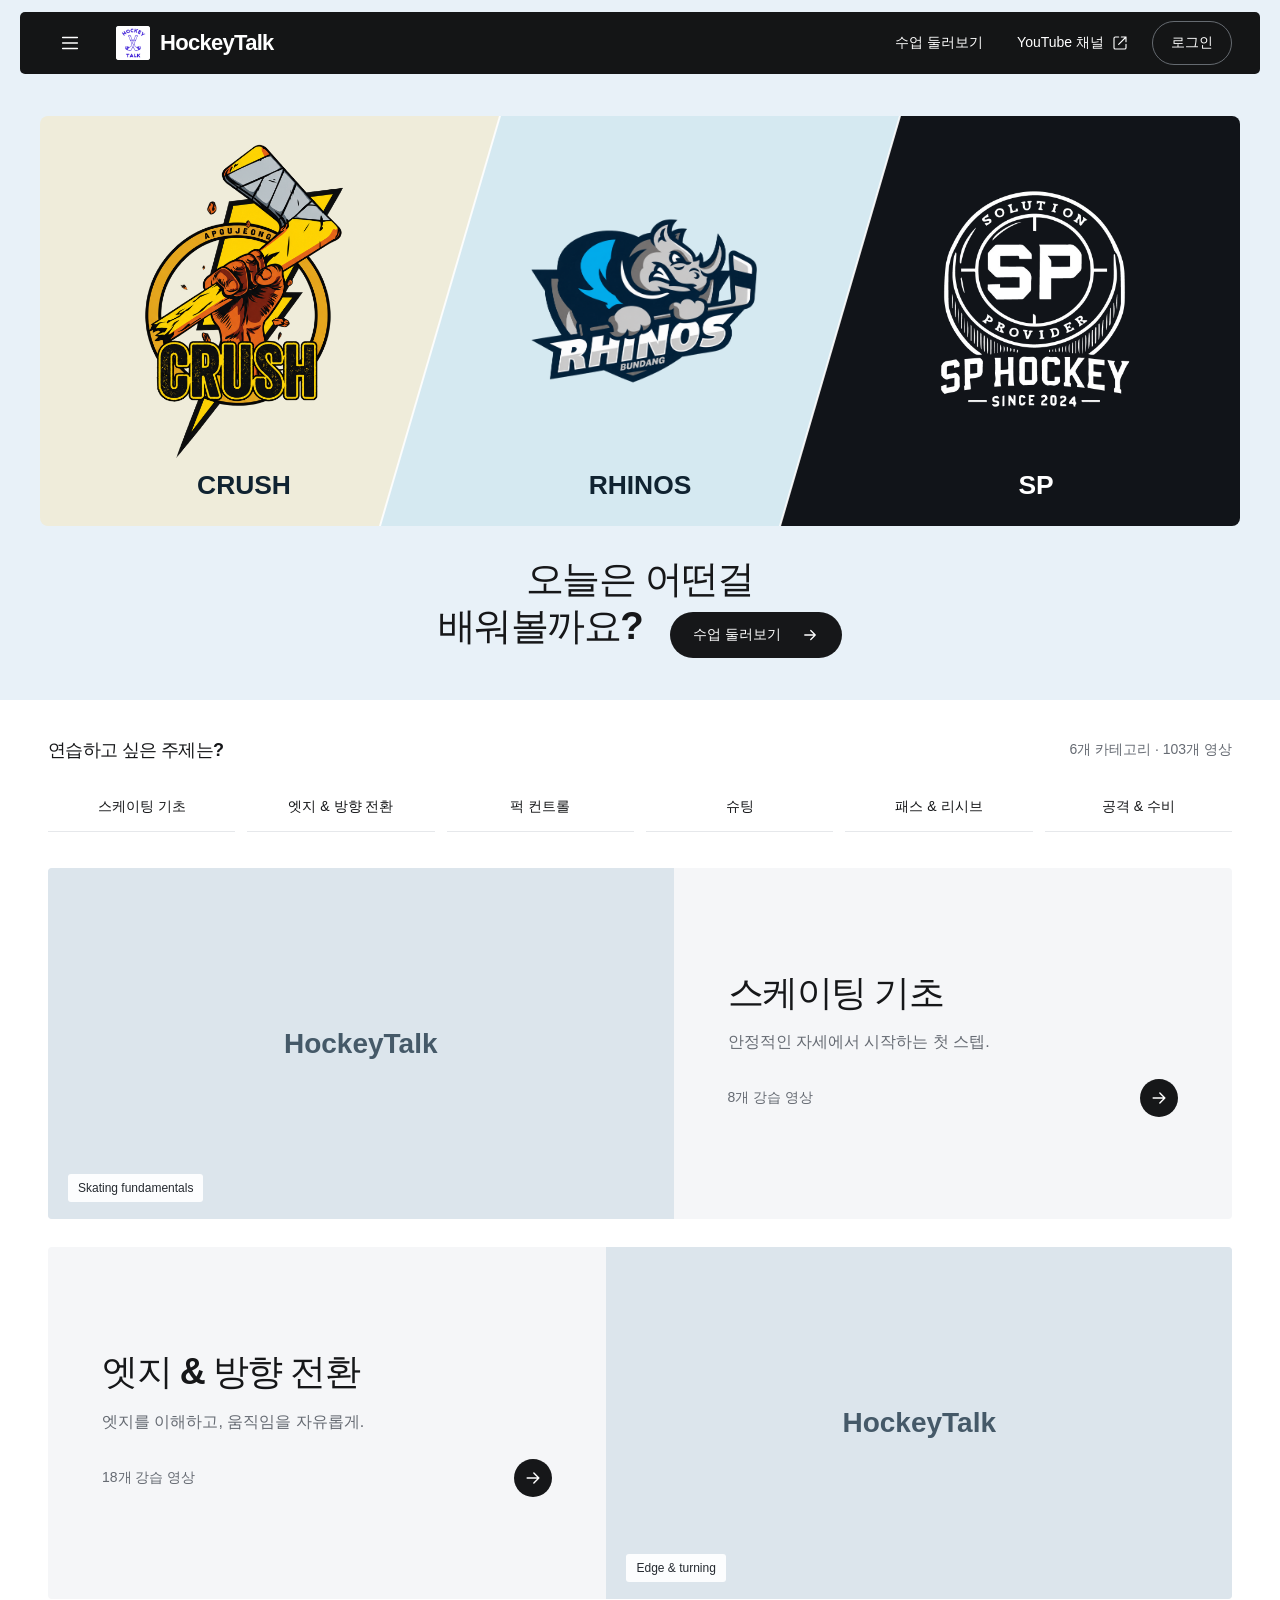
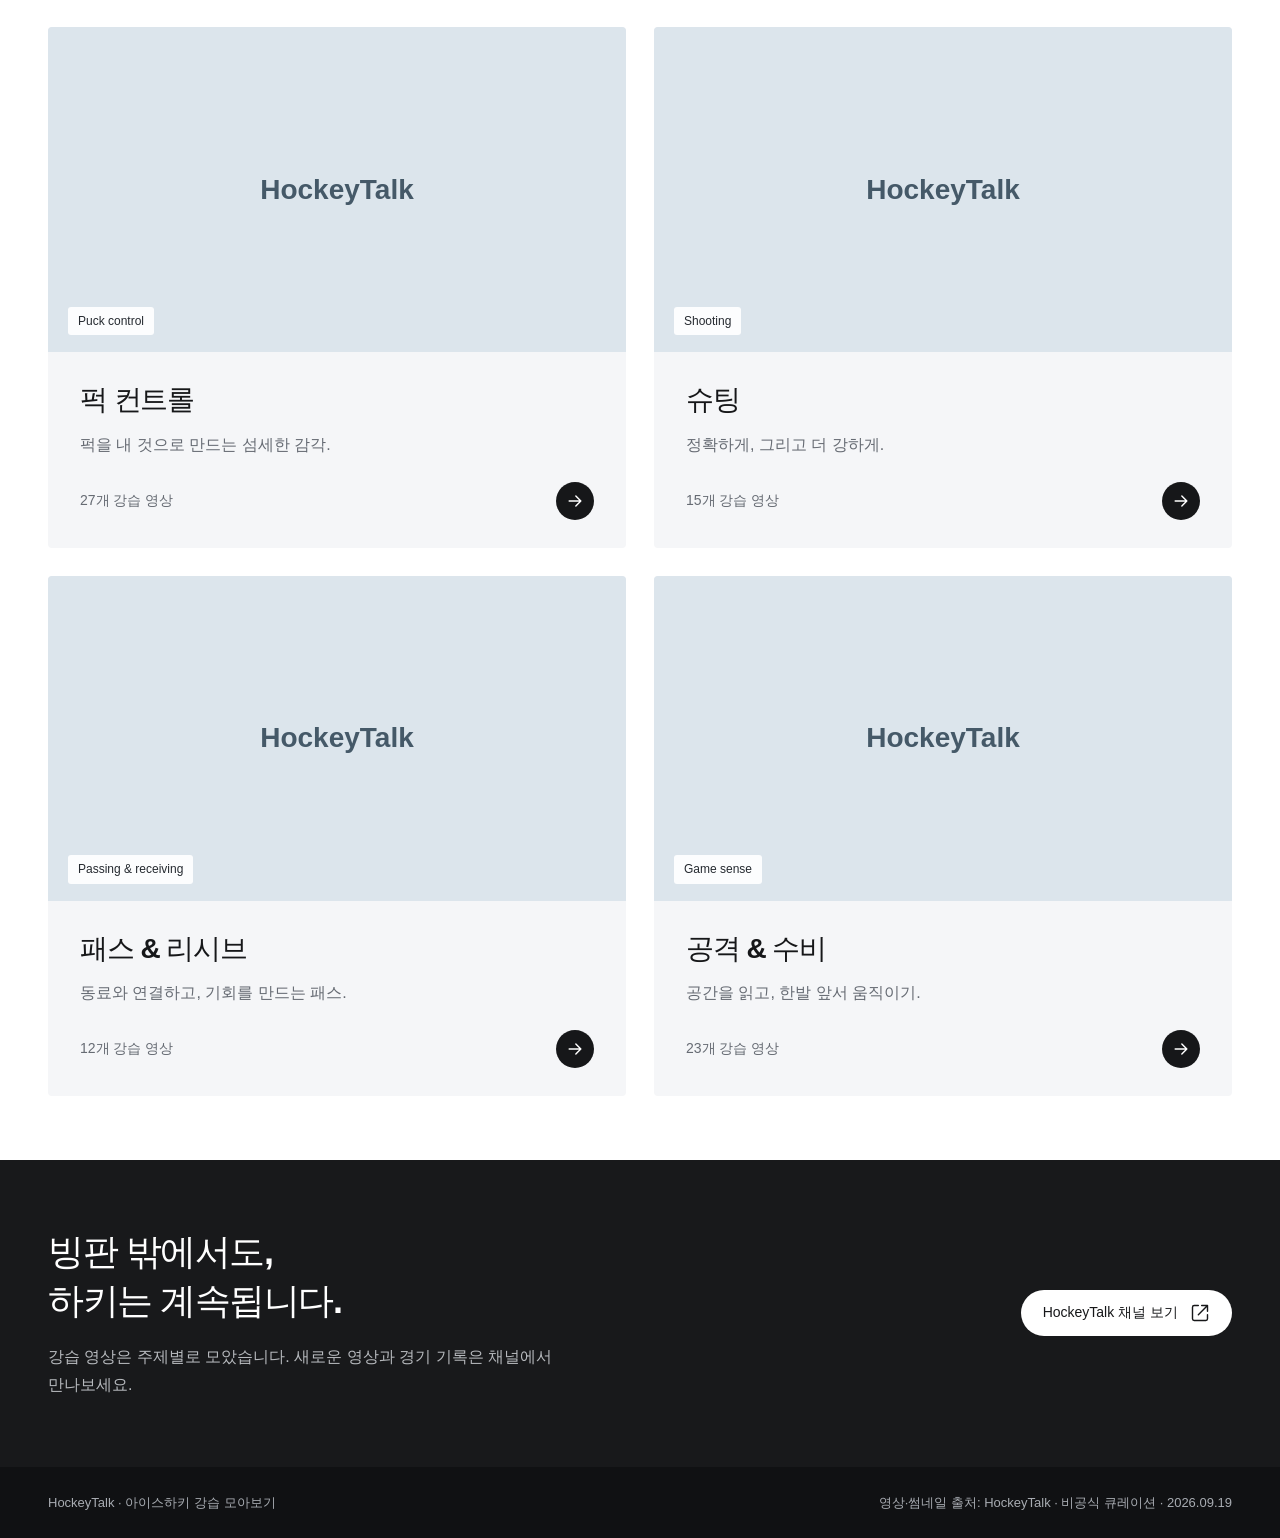
==== index.html @ 9146cd07 "Deploy HockeyTalk-Source 12a434ee0abd837d06d3b85c96522a0032a6037b" ====
<!doctype html>
<html lang="ko">
  <head>
    <meta charset="UTF-8" />
    <meta name="viewport" content="width=device-width,initial-scale=1" />
    <meta name="referrer" content="strict-origin-when-cross-origin" />
    <meta http-equiv="Content-Security-Policy" content="default-src 'self'; base-uri 'self'; object-src 'none'; script-src 'self' https://challenges.cloudflare.com; style-src 'self' 'unsafe-inline' https://challenges.cloudflare.com; img-src 'self' data: https://i.ytimg.com https://img.youtube.com https://challenges.cloudflare.com; font-src 'self' data:; connect-src 'self' https://*.supabase.co https://challenges.cloudflare.com; frame-src https://challenges.cloudflare.com" />
    <title>수업 둘러보기 · HockeyTalk</title>
    <meta
      name="description"
      content="HockeyTalk의 아이스하키 강습 영상을 스케이팅, 엣지, 퍽 컨트롤, 슈팅, 패스, 공격과 수비로 찾아보세요."
    />
    <meta name="theme-color" content="#111111" />
    <meta property="og:title" content="수업 둘러보기 · HockeyTalk" />
    <meta property="og:type" content="website" />
    <link
      rel="icon"
      type="image/jpeg"
      href="./assets/logos/hockeytalk-logo.jpg"
    />
    <link
      rel="apple-touch-icon"
      href="./assets/logos/hockeytalk-logo.jpg"
    />
    <script type="module" crossorigin src="./assets/index-CG5cM1KM.js"></script>
    <link rel="stylesheet" crossorigin href="./assets/index-GGwfkOGx.css">
  </head>
  <body class="home-page">
    <div id="root"></div>
  </body>
</html>
---- assets/index-GGwfkOGx.css ----
.home-page .hero-inner{display:flex;flex-direction:column;gap:30px;max-width:1400px;padding:30px 40px 42px}.home-page .hero-copy{width:100%;padding:0;text-align:center;order:0;animation:none}.home-page .hero-copy .eyebrow,.home-page .hero-description{display:none}.home-page .hero-copy h1{font-size:clamp(1.8rem,3vw,2.5rem);font-weight:700;display:inline;letter-spacing:-.04em}.home-page .hero-copy h1 br{display:inline}.home-page .hero-copy h1 br:after{content:" "}.home-page .hero-copy .pill-link{margin-left:28px;vertical-align:middle}.team-experience{--team-ease:cubic-bezier(.16,1,.3,1);--split-a:33.333%;--split-b:66.667%;position:relative;isolation:isolate;width:100%;overflow:hidden;background:#e9f0f4;border-radius:8px;transition:background .65s ease;color:#101820}.team-atmosphere{position:absolute;inset:0;z-index:-1;overflow:hidden;pointer-events:none}.team-atmosphere img{position:absolute;left:50%;top:45%;width:100%;height:140%;object-fit:contain;opacity:0;filter:blur(34px) saturate(1.8);mix-blend-mode:multiply;transform:translate(-50%,-50%) scale(.7) rotate(-12deg);transition:opacity .6s,transform 1.1s var(--team-ease)}.team-experience[data-team=crush]{--split-a:76%;--split-b:88%;background:#f5d56e}.team-experience[data-team=rhinos]{--split-a:12%;--split-b:88%;background:#88d6ed}.team-experience[data-team=sp]{--split-a:12%;--split-b:24%;background:#171b20;color:#fff}.team-experience[data-team=crush] [data-backdrop=crush],.team-experience[data-team=rhinos] [data-backdrop=rhinos],.team-experience[data-team=sp] [data-backdrop=sp]{opacity:.4;transform:translate(-50%,-50%) scale(1.65) rotate(0)}.team-experience[data-team=sp] [data-backdrop=sp]{mix-blend-mode:screen;opacity:.55}.team-stage{position:relative;height:410px}.team-slice{--center:50%;--art-scale:1;position:absolute;inset:0;width:100%;height:100%;padding:0;border:0;border-radius:0;background:transparent;color:#102331;cursor:pointer;touch-action:manipulation;transition:clip-path .85s var(--team-ease),background .4s;isolation:isolate}.team-crush{--center:17%;clip-path:polygon(0 0,calc(var(--split-a) + 5%) 0,calc(var(--split-a) - 5%) 100%,0 100%);background:#ffe19747}.team-rhinos{--center:50%;clip-path:polygon(calc(var(--split-a) + 5%) 0,calc(var(--split-b) + 5%) 0,calc(var(--split-b) - 5%) 100%,calc(var(--split-a) - 5%) 100%);background:#82cae733}.team-sp{--center:83%;clip-path:polygon(calc(var(--split-b) + 5%) 0,100% 0,100% 100%,calc(var(--split-b) - 5%) 100%);background:#111419;color:#fff}.team-art{position:absolute;left:0;top:18px;width:100%;height:330px;transform:translate(calc(var(--center) - 50%));transition:transform .85s var(--team-ease);pointer-events:none;display:flex;align-items:center;justify-content:center}.team-art img{width:330px;height:330px;max-width:none;object-fit:contain;mix-blend-mode:multiply;transform:scale(var(--art-scale));transition:transform .95s var(--team-ease)}.team-rhinos .team-art img{width:650px;height:365px}.team-sp .team-art img{mix-blend-mode:screen}.team-name{position:absolute;bottom:24px;left:0;width:100%;transform:translate(calc(var(--center) - 50%));font:700 clamp(1rem,2.1vw,1.65rem)/1.2 Arial,sans-serif;transition:transform .85s var(--team-ease),opacity .25s;pointer-events:none}.team-divider{position:absolute;top:-8%;height:116%;width:2px;background:#ffffffe6;transform:rotate(17deg);pointer-events:none;transition:left .85s var(--team-ease)}.divider-one{left:var(--split-a)}.divider-two{left:var(--split-b)}.team-crush,.team-rhinos,.team-art{mix-blend-mode:multiply}.team-art img{mix-blend-mode:normal}.team-sp .team-art{mix-blend-mode:screen}.team-sp .team-art img{mix-blend-mode:normal}.team-slice:hover .team-name{text-decoration:underline;text-underline-offset:6px}.team-slice:focus-visible{outline:0;background:#fff1a8}.team-sp:focus-visible{background:#414954}.team-slice:focus-visible .team-name{text-decoration:underline;text-underline-offset:6px}.team-experience[data-team=crush] .team-crush{--center:38%;--art-scale:1.1}.team-experience[data-team=crush] .team-rhinos{--center:89%;--art-scale:.65}.team-experience[data-team=crush] .team-sp{--center:100%;--art-scale:.65}.team-experience[data-team=rhinos] .team-crush{--center:0%;--art-scale:.65}.team-experience[data-team=rhinos] .team-rhinos{--center:50%;--art-scale:1.1}.team-experience[data-team=rhinos] .team-sp{--center:100%;--art-scale:.65}.team-experience[data-team=sp] .team-crush{--center:0%;--art-scale:.65}.team-experience[data-team=sp] .team-rhinos{--center:11%;--art-scale:.65}.team-experience[data-team=sp] .team-sp{--center:62%;--art-scale:1.1;background:#0000001f}.team-experience:not([data-team=none]) .team-slice[aria-expanded=false] .team-name{opacity:0}.team-experience,.team-stage{overflow:clip}.team-experience[data-team=sp] .team-crush{mix-blend-mode:normal;background:#f1e6c8}.team-experience[data-team=sp] .team-rhinos{mix-blend-mode:normal;background:#c4e2ef}.team-information{position:relative}.team-details{padding:24px 36px 26px;background:#ffffffd4}.team-details[hidden],.team-reset[hidden]{display:none}.team-summary{display:flex;align-items:baseline;gap:18px;margin-bottom:20px}.team-summary h2{margin:0;font:700 1.6rem/1.2 Arial,sans-serif}.team-summary p{margin:0;font-size:1rem}.team-schedule{list-style:none;margin:0;padding:0;display:grid;grid-template-columns:repeat(3,minmax(0,1fr));gap:24px}.team-schedule li{display:flex;flex-direction:column;gap:8px;padding-top:16px;border-top:1px solid currentColor;font-size:1rem;animation:team-info-in .65s var(--team-ease) both}.team-schedule li:nth-child(2){animation-delay:.07s}.team-schedule li:nth-child(3){animation-delay:.14s}.team-schedule strong{font-weight:700}.team-schedule time{font:700 1.35rem/1.5 Arial,sans-serif;font-variant-numeric:tabular-nums}.team-experience[data-team=sp] .team-details{background:#0e1217d1}.team-reset{display:block;min-height:48px;margin:14px auto;padding:8px 18px;background:transparent;color:inherit;border:1px solid currentColor;border-radius:6px;font:inherit;cursor:pointer}.team-reset:focus-visible{outline:3px solid currentColor;outline-offset:3px}@keyframes team-info-in{0%{opacity:0;transform:translateY(24px)}to{opacity:1;transform:none}}@media(max-width:700px){.home-page .hero-inner{padding:16px 12px 28px;gap:24px}.home-page .hero-copy h1{display:block;font-size:1.8rem}.home-page .hero-copy .pill-link{margin:16px 0 0}.team-stage{height:300px}.team-art{top:20px;height:225px}.team-art img{width:235px;height:235px}.team-rhinos .team-art img{width:430px;height:245px}.team-name{bottom:22px;font-size:1rem}.team-divider{transform:rotate(7deg)}.team-details{padding:22px 20px}.team-summary{display:block;margin-bottom:18px}.team-summary p{margin-top:8px;line-height:1.5}.team-schedule{grid-template-columns:1fr;gap:18px}.team-schedule li{gap:6px;padding-top:14px}.team-schedule time{font-size:1.25rem}.team-experience[data-team=crush] .team-crush,.team-experience[data-team=rhinos] .team-rhinos,.team-experience[data-team=sp] .team-sp{--art-scale:.96}.team-experience:not([data-team=none]) .team-slice[aria-expanded=false]{--art-scale:.48}.team-atmosphere img{filter:blur(22px)}}.team-divider{inset:0;width:100%;height:100%;transform:none;transition:clip-path .85s var(--team-ease)}.divider-one{clip-path:polygon(calc(var(--split-a) + 5% - 1px) 0,calc(var(--split-a) + 5% + 1px) 0,calc(var(--split-a) - 5% + 1px) 100%,calc(var(--split-a) - 5% - 1px) 100%)}.divider-two{clip-path:polygon(calc(var(--split-b) + 5% - 1px) 0,calc(var(--split-b) + 5% + 1px) 0,calc(var(--split-b) - 5% + 1px) 100%,calc(var(--split-b) - 5% - 1px) 100%)}.team-slice,.team-art,.team-art img,.team-sp .team-art,.team-sp .team-art img,.team-atmosphere img,.team-experience[data-team=sp] [data-backdrop=sp]{mix-blend-mode:normal}.team-slice{--logo-size:min(330px,34%);--art-scale:1}.team-art{left:clamp(calc(var(--logo-size) / 2 + 6px),var(--center),calc(100% - var(--logo-size) / 2 - 6px));width:var(--logo-size);transform:translate(-50%);transition:left .85s var(--team-ease),width .85s var(--team-ease)}.team-art img,.team-rhinos .team-art img{width:100%;height:100%;transform:none}.team-experience:not([data-team=none]) .team-slice[aria-expanded=false]{--logo-size:clamp(60px,10vw,130px)}.team-experience .team-slice[aria-expanded=true]{--logo-size:min(350px,65%)}.team-experience[data-team=crush] .team-rhinos{--center:var(--split-a)}.team-experience[data-team=crush] .team-sp,.team-experience[data-team=rhinos] .team-sp{--center:var(--split-b)}.team-experience[data-team=rhinos] .team-crush,.team-experience[data-team=sp] .team-crush{--center:var(--split-a)}.team-experience[data-team=sp] .team-rhinos{--center:var(--split-b)}.team-experience{--active-center:50%}.team-experience[data-team=crush]{--active-center:38%}.team-experience[data-team=sp]{--active-center:62%}.team-stage{transition:height .85s var(--team-ease)}.team-information{position:absolute;inset:0;pointer-events:none}.team-details,.team-experience[data-team=sp] .team-details{position:absolute;top:38px;left:calc(var(--active-center) - 1%);width:30%;padding:0;background:transparent}.team-summary{display:block;margin-bottom:16px}.team-summary h2{font-size:1.65rem}.team-summary p{margin-top:5px;font-size:.95rem}.team-schedule{grid-template-columns:1fr;gap:12px}.team-schedule li{display:grid;grid-template-columns:1fr auto;gap:4px 10px;padding-top:10px;font-size:.88rem;border-color:#1018204d}.team-schedule li span{grid-column:1/-1;grid-row:2}.team-schedule time{font-size:1rem;white-space:nowrap}.team-experience[data-team=sp] .team-schedule li{border-color:#fff6}.team-slice[aria-expanded=true] .team-art{left:calc(var(--active-center) - 20%);width:27%;top:28px;height:290px}.team-slice[aria-expanded=true] .team-name{opacity:0}.team-reset{position:absolute;bottom:18px;left:var(--active-center);transform:translate(-50%);margin:0;min-height:44px;font-size:.85rem;background:#ffffff1f}@media(max-width:1000px){.team-schedule li{display:flex;gap:3px}.team-details{top:26px}.team-summary{margin-bottom:12px}.team-schedule{gap:9px}.team-schedule time{line-height:1.3}}@media(max-width:700px){.team-experience:not([data-team=none]) .team-stage{height:610px}.team-slice[aria-expanded=true] .team-art{left:var(--active-center);top:10px;width:57%;height:180px}.team-details,.team-experience[data-team=sp] .team-details{top:196px;left:calc(var(--active-center) - 29%);width:58%;padding:0}.team-summary h2{font-size:1.4rem}.team-summary p{font-size:.88rem;margin-top:4px}.team-schedule{gap:14px}.team-schedule li{gap:4px;font-size:.85rem;padding-top:10px}.team-schedule time{font-size:1.1rem}.team-reset{bottom:18px;white-space:nowrap}}@media(prefers-reduced-motion:reduce){.team-experience,.team-experience *{animation:none!important;transition:none!important}}:root{--paper:#fff;--ink:#161719;--muted:#666b73;--line:#e6e8eb;--ice:#e8f1f8;--surface:#f5f6f8;--accent:#126fa8;--ease:cubic-bezier(.22,1,.36,1);font-family:Apple SD Gothic Neo,Noto Sans KR,Malgun Gothic,sans-serif;font-size:16px;color:var(--ink);background:var(--paper);font-synthesis:none;scroll-behavior:smooth;scroll-padding-top:100px}*{box-sizing:border-box}body{margin:0}a{color:inherit;text-decoration:none}button{font:inherit;color:inherit;cursor:pointer}a,button{-webkit-tap-highlight-color:transparent;touch-action:manipulation}a:focus-visible,button:focus-visible{outline:3px solid #248ad0;outline-offset:5px}img{display:block;max-width:100%}svg{width:20px;height:20px;vertical-align:middle;fill:none;stroke:currentColor;stroke-width:1.7;stroke-linecap:round;stroke-linejoin:round}.container{width:100%;max-width:1320px;margin:auto;padding-inline:48px}.skip{position:fixed;left:20px;top:-100px;z-index:50;padding:14px;background:#fff;color:var(--ink)}.skip:focus{top:12px}header{position:sticky;top:12px;z-index:20;height:62px;margin:12px 20px 0;background:#141516;color:#fff;border-radius:5px}.nav{height:100%;max-width:1520px;margin:auto;padding-inline:28px;display:flex;align-items:center;justify-content:space-between;gap:24px}.brand{display:flex;align-items:center;gap:10px;margin-right:auto;font:700 22px/1 Arial,sans-serif;letter-spacing:-.7px}.brand-logo{width:34px;height:34px;object-fit:contain;border-radius:3px;background:#fff}.nav-links{display:flex;gap:34px;align-items:center;font-size:.875rem}.nav-links a{display:flex;gap:8px;align-items:center;min-height:44px}.nav-links a:hover{color:#c1dcef}.nav-links .active{color:#fff}.channel-link svg{width:16px}.menu-button{display:grid;place-items:center;flex-shrink:0;background:none;color:#fff;border:0;width:44px;height:44px}.menu-button svg{width:22px;height:22px}.hero{background:var(--ice);margin-top:-74px;padding-top:86px}.hero-inner{min-height:520px;max-width:1400px;margin:auto;display:grid;grid-template-columns:1.16fr 1fr;align-items:center;padding:38px 60px 52px;gap:52px}.brand-stage{mix-blend-mode:multiply;display:grid;grid-template-columns:1fr 1fr;align-items:center;gap:18px;min-width:0}.hero-team{margin:0;min-width:0;animation:logo-enter 1.1s var(--ease) both}.hero-team.rhinos{animation-delay:.12s}.logo-window{height:280px;display:flex;align-items:center;justify-content:center;overflow:hidden;mix-blend-mode:multiply}.crush .logo-window img{width:270px;height:270px;max-width:none;object-fit:contain}.rhinos .logo-window img{width:530px;height:auto;max-width:none;flex-shrink:0}.hero-team figcaption{display:flex;align-items:center;flex-direction:column;gap:7px;margin-top:12px}.hero-team strong{font-family:Arial Black,Arial,sans-serif;font-weight:900;font-size:21px;letter-spacing:.025em}.hero-team figcaption span{font:12px/1.5 Arial,sans-serif;letter-spacing:.16em;color:#485b6c}.hero-copy{padding-left:18px;animation:copy-enter .9s .18s var(--ease) both}.eyebrow{margin:0 0 17px;font-size:.875rem;font-weight:600;letter-spacing:.015em;color:var(--muted)}.hero-copy .eyebrow{color:#334d60}h1{margin:0;font-size:clamp(2.3rem,4vw,3.5rem);font-weight:750;line-height:1.22;letter-spacing:-.055em;word-break:keep-all}.hero-description{color:#475b6a;font-size:1.0625rem;line-height:1.75;margin:22px 0 27px;word-break:keep-all}.pill-link{display:inline-flex;align-items:center;justify-content:center;gap:20px;min-height:46px;padding:12px 23px;border-radius:50px;background:var(--ink);color:#fff;font-size:.875rem;font-weight:600;transition:background .2s,transform .25s}.pill-link svg{width:18px;height:18px}.pill-link:hover{background:#334451;transform:translateY(-2px)}.lesson-directory{padding-top:38px;padding-bottom:32px}.directory-heading{display:flex;align-items:center;justify-content:space-between;gap:20px}.directory-heading h2{font-size:1.125rem;letter-spacing:-.035em;margin:0;font-weight:650}.intro-note{font-size:.875rem;color:var(--muted);line-height:1.6;margin:0}.quick-nav{display:grid;grid-template-columns:repeat(6,minmax(0,1fr));gap:12px;margin-top:22px}.quick-nav a{font-size:.875rem;display:flex;align-items:center;justify-content:center;min-height:48px;text-align:center;border-bottom:1px solid var(--line);transition:color .2s,border-color .2s;word-break:keep-all;padding:6px}.quick-nav a:hover{border-color:var(--ink);color:var(--accent)}.category-grid{display:grid;grid-template-columns:repeat(2,minmax(0,1fr));gap:28px;padding:4px 0 64px}.category-card{display:flex;flex-direction:column;background:var(--surface);min-width:0;overflow:hidden;border-radius:4px}.cover{aspect-ratio:16/9;position:relative;overflow:hidden;background:#dce5ec}.cover img{width:100%;height:100%;object-fit:cover;transition:transform .9s var(--ease)}.category-card:hover .cover img,.video-card:hover .cover img{transform:scale(1.035)}.image-tag{position:absolute;left:20px;bottom:17px;background:#ffffffed;color:#252a30;border-radius:3px;padding:6px 10px;font:12px/1.4 Arial,sans-serif}.card-info{padding:30px 32px 28px}.card-info h2{margin:0 0 12px;font-size:1.75rem;line-height:1.3;letter-spacing:-.04em;font-weight:700;word-break:keep-all}.card-info p{margin:0 0 23px;font-size:1rem;line-height:1.75;color:var(--muted);word-break:keep-all}.card-bottom{display:flex;align-items:center;justify-content:space-between;gap:20px;font-size:.875rem;color:var(--muted)}.circle-arrow{width:38px;height:38px;background:var(--ink);color:#fff;display:grid;place-items:center;border-radius:50%;transition:transform .25s,background .25s;flex-shrink:0}.category-card:hover .circle-arrow{background:var(--accent);transform:translate(3px)}.category-card:nth-child(-n+2){grid-column:1/-1;display:grid;grid-template-columns:1.12fr 1fr;align-items:center;min-height:335px}.category-card:nth-child(-n+2) .cover{height:100%;min-height:335px}.category-card:nth-child(-n+2) .card-info{padding:40px 54px}.category-card:nth-child(-n+2) h2{font-size:2.25rem}.category-card:nth-child(2){grid-template-columns:1fr 1.12fr}.category-card:nth-child(2) .cover{grid-column:2;grid-row:1}.category-card:nth-child(2) .card-info{grid-column:1;grid-row:1}.channel-strip{background:#18191b;color:#fff;padding:68px max(48px,calc((100vw - 1224px)/2));display:flex;align-items:center;justify-content:space-between;gap:40px}.channel-strip h2{font-size:2.25rem;line-height:1.35;letter-spacing:-.04em;font-weight:650;margin:0 0 17px}.channel-strip p{color:#b6b9bd;font-size:1rem;line-height:1.75;max-width:520px;margin:0;word-break:keep-all}.text-link{display:inline-flex;align-items:center;justify-content:center;gap:12px;min-height:46px;color:var(--accent);font-size:.9375rem}.channel-strip .text-link{color:var(--ink);background:#fff;border-radius:40px;padding:13px 22px;white-space:nowrap;font-size:.875rem}.text-link:hover{text-decoration:underline}footer{background:#101113;color:#a8acb2;font-size:.8125rem;line-height:1.8}.footer-inner{padding-top:24px;padding-bottom:24px;display:flex;justify-content:space-between;gap:24px}.breadcrumb{display:flex;align-items:center;gap:10px;color:var(--muted);font-size:.875rem;padding-top:32px;flex-wrap:wrap}.breadcrumb a{display:inline-flex;align-items:center;gap:5px;min-height:44px}.breadcrumb svg{width:16px}.intro{padding:34px 0}.intro p:not(.eyebrow){font-size:1rem;line-height:1.75;color:var(--muted);max-width:740px;word-break:keep-all}.detail-intro h1{font-size:3rem}.category-nav{display:flex;gap:8px;overflow-x:auto;padding:6px 3px 24px;scrollbar-width:thin}.category-nav a{min-height:44px;display:flex;align-items:center;border:1px solid var(--line);border-radius:40px;padding:10px 18px;white-space:nowrap;font-size:.875rem;transition:background .2s}.category-nav a[aria-current=page]{background:var(--ink);color:#fff;border-color:var(--ink)}.category-nav a:hover{background:var(--ice);color:var(--ink)}.videos-top{display:flex;justify-content:space-between;gap:18px;align-items:center;padding:27px 0 22px;border-top:1px solid var(--line)}.videos-top h2{font-size:1.25rem;margin:0}.videos-top span{font-size:.875rem;color:var(--muted)}.video-grid{display:grid;grid-template-columns:repeat(3,minmax(0,1fr));gap:34px 25px;padding-bottom:68px}.video-card{min-width:0}.video-card .cover{border-radius:4px}.video-card h3{font-size:1.0625rem;font-weight:650;letter-spacing:-.025em;line-height:1.55;margin:15px 0 10px;word-break:keep-all}.metadata{display:flex;justify-content:space-between;gap:10px;flex-wrap:wrap;font-size:.8125rem;color:var(--muted);line-height:1.5}.metadata span:last-child{color:var(--accent)}.metadata svg{width:14px;height:14px}.duration{position:absolute;bottom:10px;right:10px;border-radius:3px;padding:4px 6px;color:#fff;background:#111d;font-size:.75rem}.play{position:absolute;left:50%;top:50%;transform:translate(-50%,-50%);width:46px;height:46px;border-radius:50%;background:#fffffff0;display:grid;place-items:center;opacity:0;transition:opacity .2s}.play svg{width:17px;fill:currentColor;margin-left:3px}.video-card:hover .play,.video-card:focus-visible .play{opacity:1}.media-failed img{display:none}.media-failed:before{content:"HockeyTalk";position:absolute;inset:0;display:grid;place-items:center;font:700 28px Arial,sans-serif;color:#455968}.empty{padding:70px 0;min-height:65vh}.empty p{line-height:1.7}.side-menu{padding:0;border:0;margin:0;position:fixed;inset:0 auto 0 0;width:min(340px,86vw);max-width:none;max-height:none;height:100dvh;color:var(--ink);background:#fff;overflow:auto}.side-menu[open]{animation:drawer-in .3s var(--ease)}.side-menu::backdrop{background:#0008;-webkit-backdrop-filter:blur(2px);backdrop-filter:blur(2px)}.menu-heading{height:72px;padding:14px 22px;display:flex;align-items:center;justify-content:space-between;border-bottom:1px solid var(--line)}.menu-heading strong{font:700 21px Arial,sans-serif;letter-spacing:-.7px}.menu-close{width:44px;height:44px;font-size:30px;background:none;border:0}.side-menu nav{padding:12px 24px;display:flex;flex-direction:column}.side-menu nav a{padding:15px 0;font-size:1rem;min-height:48px}.side-menu .drawer-home{font-weight:700;border-bottom:1px solid var(--line);margin-bottom:12px}.side-menu .drawer-channel{border-top:1px solid var(--line);margin-top:12px;display:flex;align-items:center;justify-content:space-between}.drawer-footer{color:var(--muted);line-height:1.8;font-size:.875rem;margin:24px}.menu-is-open{overflow:hidden}[data-reveal]{opacity:1;transform:none}.reveal-ready{opacity:0;transform:translateY(24px);transition:opacity .8s var(--ease),transform .8s var(--ease)}.reveal-ready.is-visible{opacity:1;transform:none}.category-card:focus-visible .reveal-ready{opacity:1;transform:none}@keyframes copy-enter{0%{opacity:0;transform:translateY(22px)}to{opacity:1;transform:none}}@keyframes logo-enter{0%{opacity:0;transform:translateY(16px) scale(.97)}to{opacity:1;transform:none}}@keyframes drawer-in{0%{transform:translate(-100%)}to{transform:none}}@media(min-width:1600px){.hero-inner{min-height:565px}.logo-window{height:330px}.crush .logo-window img{width:310px;height:310px}.rhinos .logo-window img{width:570px}}@media(max-width:1050px){.container{padding-inline:32px}.hero-inner{gap:26px;padding-inline:32px;grid-template-columns:1.1fr 1fr;min-height:460px}.hero-copy{padding:0}.logo-window{height:225px}.crush .logo-window img{width:225px;height:225px}.rhinos .logo-window img{width:430px}.brand-stage{gap:0}.hero-team strong{font-size:18px}.hero-description{font-size:1rem}.category-card:nth-child(-n+2) .card-info{padding:30px}.category-card:nth-child(-n+2) h2{font-size:1.85rem}.category-card:nth-child(-n+2),.category-card:nth-child(-n+2) .cover{min-height:280px}.channel-strip{padding:54px 32px}.channel-strip h2{font-size:2rem}.video-grid{grid-template-columns:repeat(2,minmax(0,1fr))}.quick-nav{gap:4px}}@media(max-width:700px){:root{scroll-padding-top:84px}header{margin:8px 10px 0;top:8px;height:54px}.nav{padding-inline:12px;justify-content:center;position:relative}.brand{font-size:21px;margin-right:0}.brand-logo{width:29px;height:29px}.menu-button{position:absolute;left:5px;top:5px}.nav-links{display:none}.container{padding-inline:22px}.hero{margin-top:-62px;padding-top:78px}.hero-inner{display:flex;flex-direction:column;gap:16px;padding:21px 22px 34px;min-height:0}.hero-copy{order:-1;text-align:center}.hero-copy .eyebrow{font-size:.875rem;margin-bottom:11px}.hero-copy h1{font-size:2.25rem;line-height:1.2;letter-spacing:-.05em}.hero-description{font-size:1rem;line-height:1.65;margin:15px 0 18px}.hero-description br{display:none}.pill-link{min-height:44px;padding:10px 20px;gap:16px}.brand-stage{width:100%;max-width:410px;gap:16px;margin-top:8px}.logo-window{height:174px}.crush .logo-window img{height:174px;width:174px}.rhinos .logo-window img{width:365px}.hero-team figcaption{margin-top:4px;gap:4px}.hero-team strong{font-size:17px}.hero-team figcaption span{font-size:12px}.lesson-directory{padding-top:27px;padding-bottom:25px}.directory-heading{align-items:flex-start;flex-direction:column;gap:7px}.directory-heading h2{font-size:1.125rem}.intro-note{font-size:.875rem}.quick-nav{grid-template-columns:repeat(3,minmax(0,1fr));margin-top:14px;gap:5px 8px}.quick-nav a{font-size:.875rem;min-height:45px}.category-grid{grid-template-columns:1fr;gap:24px;padding-bottom:38px}.category-card:nth-child(-n+2){display:flex;min-height:0}.category-card:nth-child(-n+2) .cover{min-height:0;height:auto;aspect-ratio:16/9}.card-info,.category-card:nth-child(-n+2) .card-info{padding:24px}.card-info h2,.category-card:nth-child(-n+2) h2{font-size:1.625rem}.card-info p{font-size:1rem;margin-bottom:18px}.image-tag{left:14px;bottom:12px}.circle-arrow{width:38px;height:38px}.channel-strip{padding:43px 24px;flex-direction:column;align-items:flex-start;gap:24px}.channel-strip h2{font-size:1.875rem}.channel-strip p{font-size:1rem}.footer-inner{flex-direction:column;gap:8px;font-size:.8125rem}.breadcrumb{padding-top:20px;font-size:.875rem;gap:6px}.detail-intro{padding-top:25px}.detail-intro h1{font-size:2.25rem}.intro p:not(.eyebrow){font-size:1rem}.category-nav{margin-right:-22px;padding-right:22px}.videos-top{align-items:flex-start;flex-direction:column;gap:9px}.video-grid{grid-template-columns:1fr;gap:30px;padding-bottom:40px}.video-card h3{font-size:1.125rem}.play{opacity:1;width:40px;height:40px}.empty h1{font-size:2rem}}@media(max-width:360px){.brand{font-size:19px}.hero-copy h1{font-size:2rem}.logo-window{height:155px}.crush .logo-window img{width:155px;height:155px}.rhinos .logo-window img{width:310px}.quick-nav{gap:4px}.container{padding-inline:18px}.card-info,.category-card:nth-child(-n+2) .card-info{padding:22px}}@media(prefers-reduced-motion:reduce){:root{scroll-behavior:auto}*,*:before,*:after{animation:none!important;transition:none!important}.reveal-ready{opacity:1;transform:none}}.nav-user .nav-account{min-height:36px;padding:0 18px;border:1px solid #656a70;border-radius:24px;font-weight:650}.nav-user .nav-account:hover{background:#fff;color:var(--ink)}.side-menu nav .drawer-account{font-weight:700;color:var(--accent);border-bottom:1px solid var(--line)}.auth-page{min-height:calc(100vh - 160px);padding-top:82px;padding-bottom:100px}.auth-layout{display:grid;grid-template-columns:minmax(0,1fr) minmax(360px,460px);align-items:center;gap:clamp(40px,8vw,130px);max-width:1100px;margin:auto}.auth-intro{align-self:start;padding-top:75px}.auth-intro .eyebrow{color:var(--accent);letter-spacing:.12em}.auth-intro h1{max-width:520px}.auth-intro>p:last-child{max-width:430px;margin-top:24px;color:var(--muted);line-height:1.8;word-break:keep-all}.auth-card{padding:42px;background:var(--surface);border:1px solid var(--line);border-radius:5px}.auth-card .eyebrow{margin-bottom:12px;color:var(--accent);letter-spacing:.1em}.auth-card h2{margin:0;font-size:2rem;letter-spacing:-.05em}.auth-lead{color:var(--muted);font-size:.9375rem;margin:11px 0 27px}.auth-card form{display:flex;flex-direction:column}.auth-card label{font-size:.875rem;font-weight:650;margin:0 0 9px}.auth-card input{width:100%;height:48px;padding:0 14px;margin-bottom:20px;border:1px solid #cdd3d9;border-radius:3px;background:#fff;font:inherit;color:var(--ink)}.auth-card input:focus-visible{outline:3px solid #248ad0;outline-offset:2px}.auth-primary,.auth-secondary,.auth-social button{width:100%;min-height:48px;display:flex;align-items:center;justify-content:center;border-radius:3px;font-size:.9375rem;font-weight:650}.auth-primary{border:1px solid var(--ink);background:var(--ink);color:#fff;margin-top:4px}.auth-primary:hover{background:#334451}.auth-secondary{border:1px solid var(--line);background:#fff;margin-top:10px}.auth-card button:disabled{opacity:.6;cursor:wait}.auth-divider{display:flex;align-items:center;gap:13px;color:var(--muted);font-size:.8125rem;margin:26px 0}.auth-divider:before,.auth-divider:after{content:"";height:1px;flex:1;background:#d9dce0}.auth-social{display:grid;gap:10px}.auth-social button{position:relative;border:1px solid #d7dbe0;background:#fff}.auth-social button:hover{border-color:#7c8993}.auth-social .auth-kakao{border-color:#fee500;background:#fee500;color:#261f00}.google-mark,.kakao-mark{position:absolute;left:18px;font-size:20px;font-weight:800}.google-mark{font-family:Arial,sans-serif;color:#4285f4}.kakao-mark{font-size:17px;color:#3c1e1e}.auth-switch{margin:27px 0 0;color:var(--muted);text-align:center;font-size:.875rem}.auth-switch a{color:var(--accent);font-weight:700;margin-left:6px}.auth-switch a:hover{text-decoration:underline}.auth-message{padding:12px 14px;margin:16px 0 0;background:var(--ice);color:#194a68;border-radius:3px;font-size:.875rem;line-height:1.5}.auth-user{overflow-wrap:anywhere;margin:20px 0 28px;color:var(--muted)}@media(max-width:800px){.auth-layout{grid-template-columns:1fr;max-width:480px;gap:26px}.auth-intro{padding:0}.auth-intro h1{font-size:2.25rem}.auth-intro>p:last-child{margin:12px 0 0}.auth-page{padding-top:42px;padding-bottom:65px}}@media(max-width:700px){.auth-page{padding-top:34px}.auth-card{padding:28px 24px}.auth-intro h1{font-size:2rem}.auth-card h2{font-size:1.75rem}}.auth-social .social-icon{position:absolute;left:18px;width:20px;height:20px;object-fit:contain}.video-card{position:relative}.video-card-link{display:block}.video-card-link:focus-visible .play{opacity:1}.favorite-error{padding-top:16px;color:#9b302e;font-size:.875rem}.favorites-page{min-height:65vh}.favorites-empty{padding:24px 0 80px;line-height:1.7}.favorites-empty .pill-link{margin-top:10px}.favorite-dialog{max-width:min(440px,calc(100vw - 32px));border:1px solid var(--line);border-radius:5px;padding:30px;background:#fff;box-shadow:0 16px 48px #0003}.favorite-dialog::backdrop{background:#0008}.favorite-dialog h2{margin:0;font-size:1.3rem;line-height:1.4}.favorite-dialog p{color:var(--muted);line-height:1.6}.favorite-dialog-actions{display:flex;justify-content:flex-end;gap:10px;margin-top:24px}.favorite-dialog-actions button,.favorite-dialog-actions a{min-height:44px;padding:10px 18px;border-radius:3px;border:1px solid var(--line);background:#fff;display:inline-flex;align-items:center}.favorite-dialog-actions a{background:var(--ink);color:#fff;border-color:var(--ink)}.favorite-button,.watched-badge{position:absolute;top:6px;z-index:1;min-height:44px;padding:4px;border:0;background:transparent;color:#fff;display:flex;align-items:center;justify-content:center}.favorite-button{right:6px;width:44px}.watched-badge{left:6px}.favorite-button>span,.watched-badge>span{display:inline-flex;align-items:center;justify-content:center;background:#17212bd9;-webkit-backdrop-filter:blur(10px);backdrop-filter:blur(10px);box-shadow:0 2px 8px #0002;border:1px solid #ffffff30;transition:background .2s}.favorite-button>span{width:34px;height:34px;border-radius:10px}.favorite-button svg{width:18px;height:18px;stroke-width:1.8}.favorite-button[aria-pressed=true]>span{background:#f0f6fb;color:#195d87;border-color:#ffffff80}.favorite-button[aria-pressed=true] svg{fill:currentColor}.watched-badge>span{gap:5px;min-height:30px;padding:5px 10px 5px 8px;border-radius:8px;font-size:.75rem;line-height:1;font-weight:650;letter-spacing:.01em}.watched-badge svg{width:15px;height:15px;color:#b7dfc9;stroke-width:2.4}.favorite-button:hover>span,.watched-badge:hover>span{background:#263b4a}.favorite-button[aria-pressed=true]:hover>span{background:#dcecf7}.favorite-button:disabled,.watched-badge:disabled{opacity:.65;cursor:wait}.nav-user{flex-shrink:0;font-size:.875rem}.nav-user .nav-account{display:flex;align-items:center;min-height:44px}.my-page-menu{position:relative}.my-page-menu summary{display:flex;align-items:center;justify-content:space-between;gap:9px;min-height:44px;padding:0 16px;border:1px solid #656a70;border-radius:24px;cursor:pointer;list-style:none;font-weight:600}.my-page-menu summary::-webkit-details-marker{display:none}.my-page-menu summary:focus-visible{outline:3px solid #248ad0;outline-offset:4px}.my-page-menu summary svg{width:15px;height:15px;transition:transform .2s}.my-page-menu[open] summary svg{transform:rotate(180deg)}.nav-user .my-page-menu[open] summary,.nav-user .my-page-menu summary:hover{background:#292b2e}.my-page-links{position:absolute;right:0;top:calc(100% + 8px);width:180px;padding:6px;background:var(--paper);color:var(--ink);border:1px solid var(--line);border-radius:8px;box-shadow:0 2px 8px #0002}.my-page-links a{display:flex;align-items:center;min-height:44px;padding:10px 12px;border-radius:4px;font-weight:400}.my-page-links a:hover,.my-page-links a:focus-visible{background:var(--surface)}.my-page-links a:last-child{border-top:1px solid var(--line);border-radius:0;margin-top:4px}.side-menu .my-page-menu{padding-bottom:12px;margin-bottom:12px;border-bottom:1px solid var(--line)}.side-menu .my-page-menu summary{padding:0;border:0;border-radius:0;font-size:1rem}.side-menu .my-page-links{position:static;width:100%;box-shadow:none;border:0;background:var(--surface);margin-top:4px;padding:4px 12px}.side-menu .my-page-links a{padding:10px 8px;font-size:.9375rem}@media(max-width:700px){.nav{gap:8px}.nav .brand{margin-left:40px;margin-right:auto;gap:6px;font-size:18px}.nav .brand-logo{width:26px;height:26px}.nav-user{font-size:.8125rem}.nav-user .nav-account,.my-page-menu summary{padding-inline:10px}.my-page-menu summary{gap:5px}}
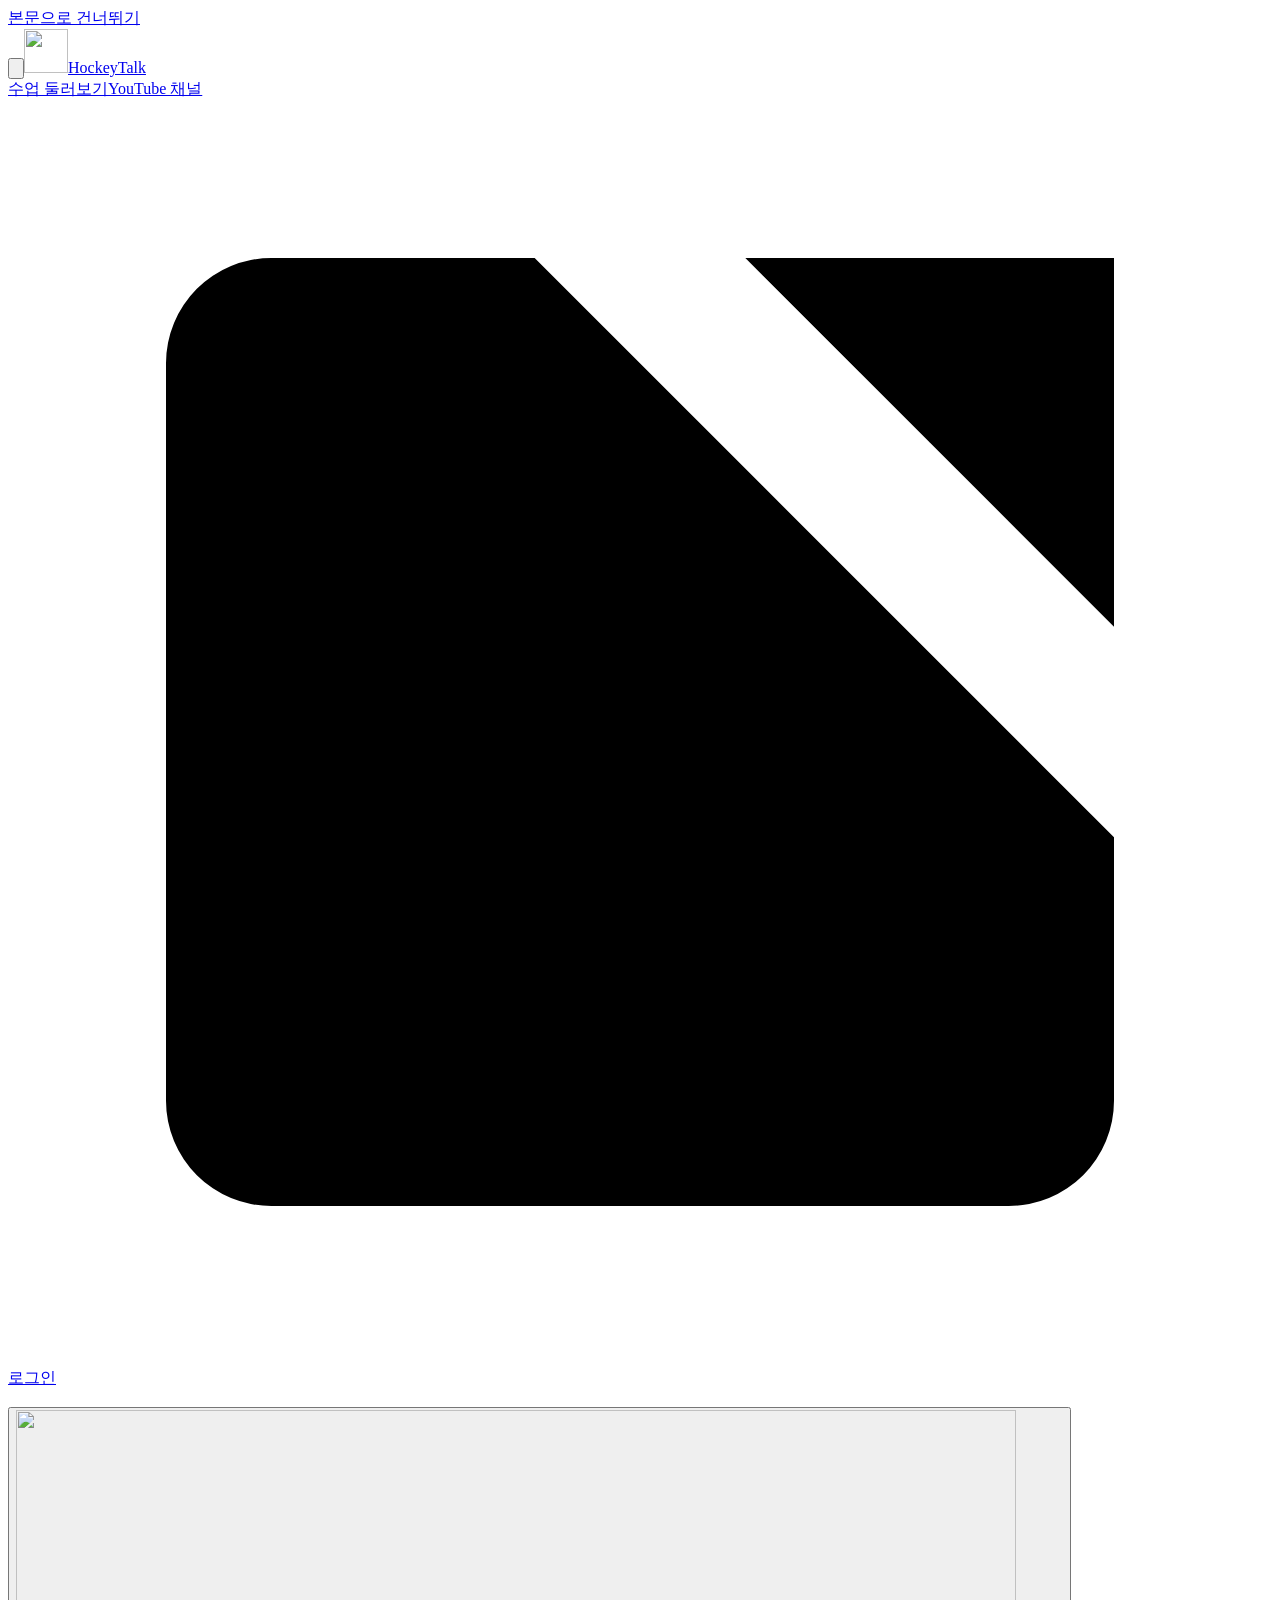
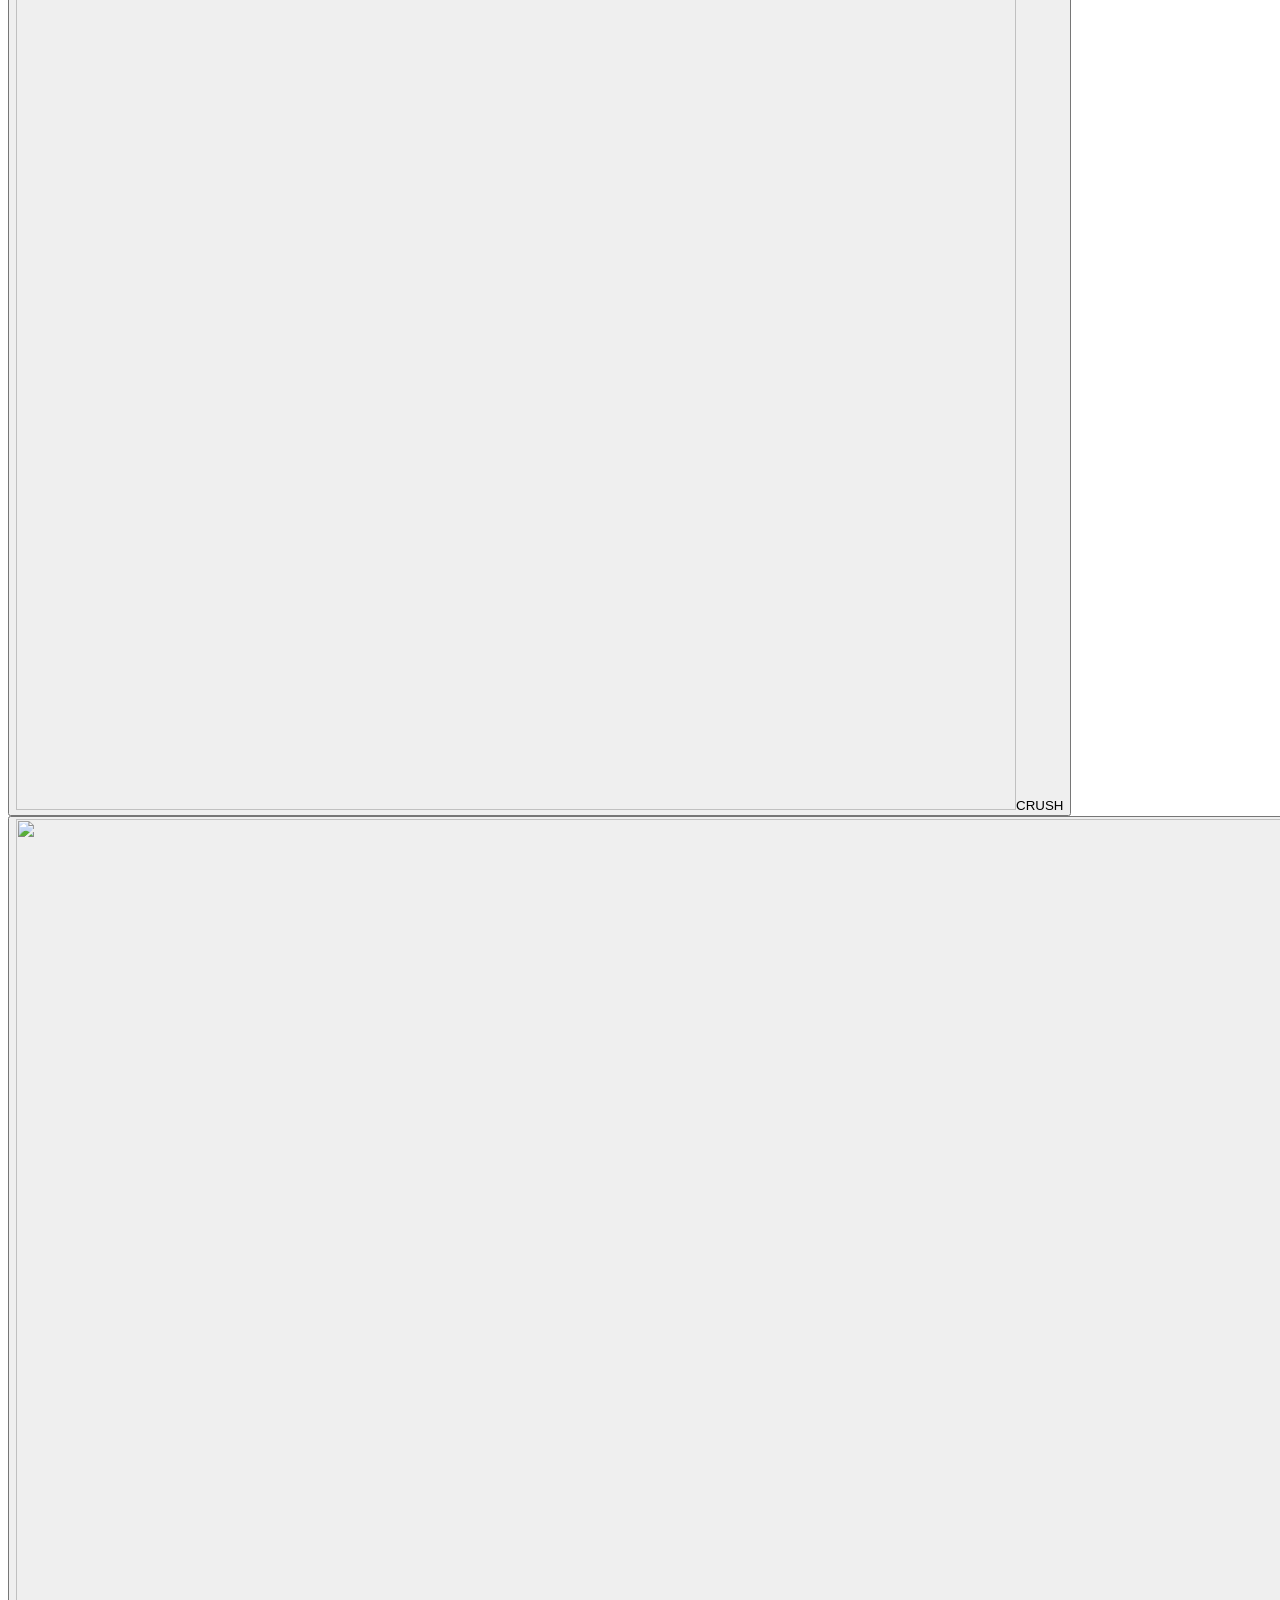
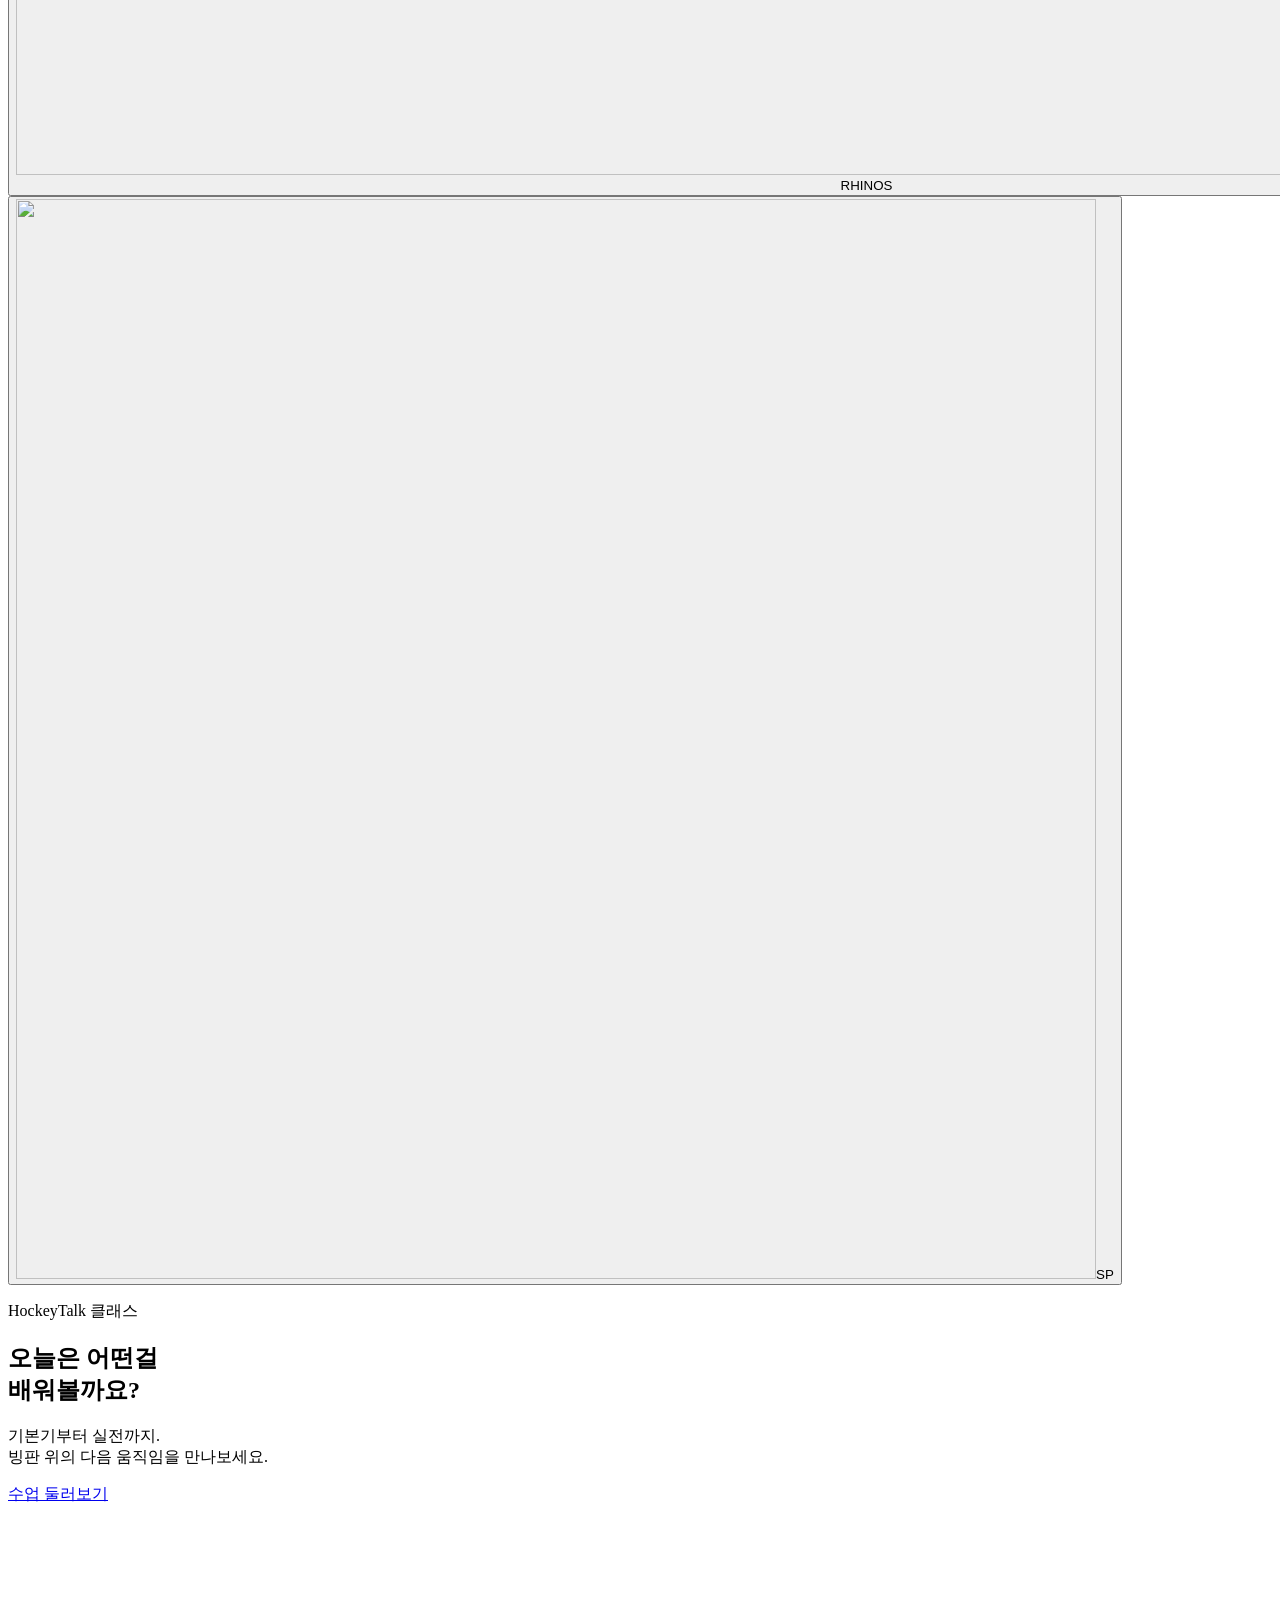
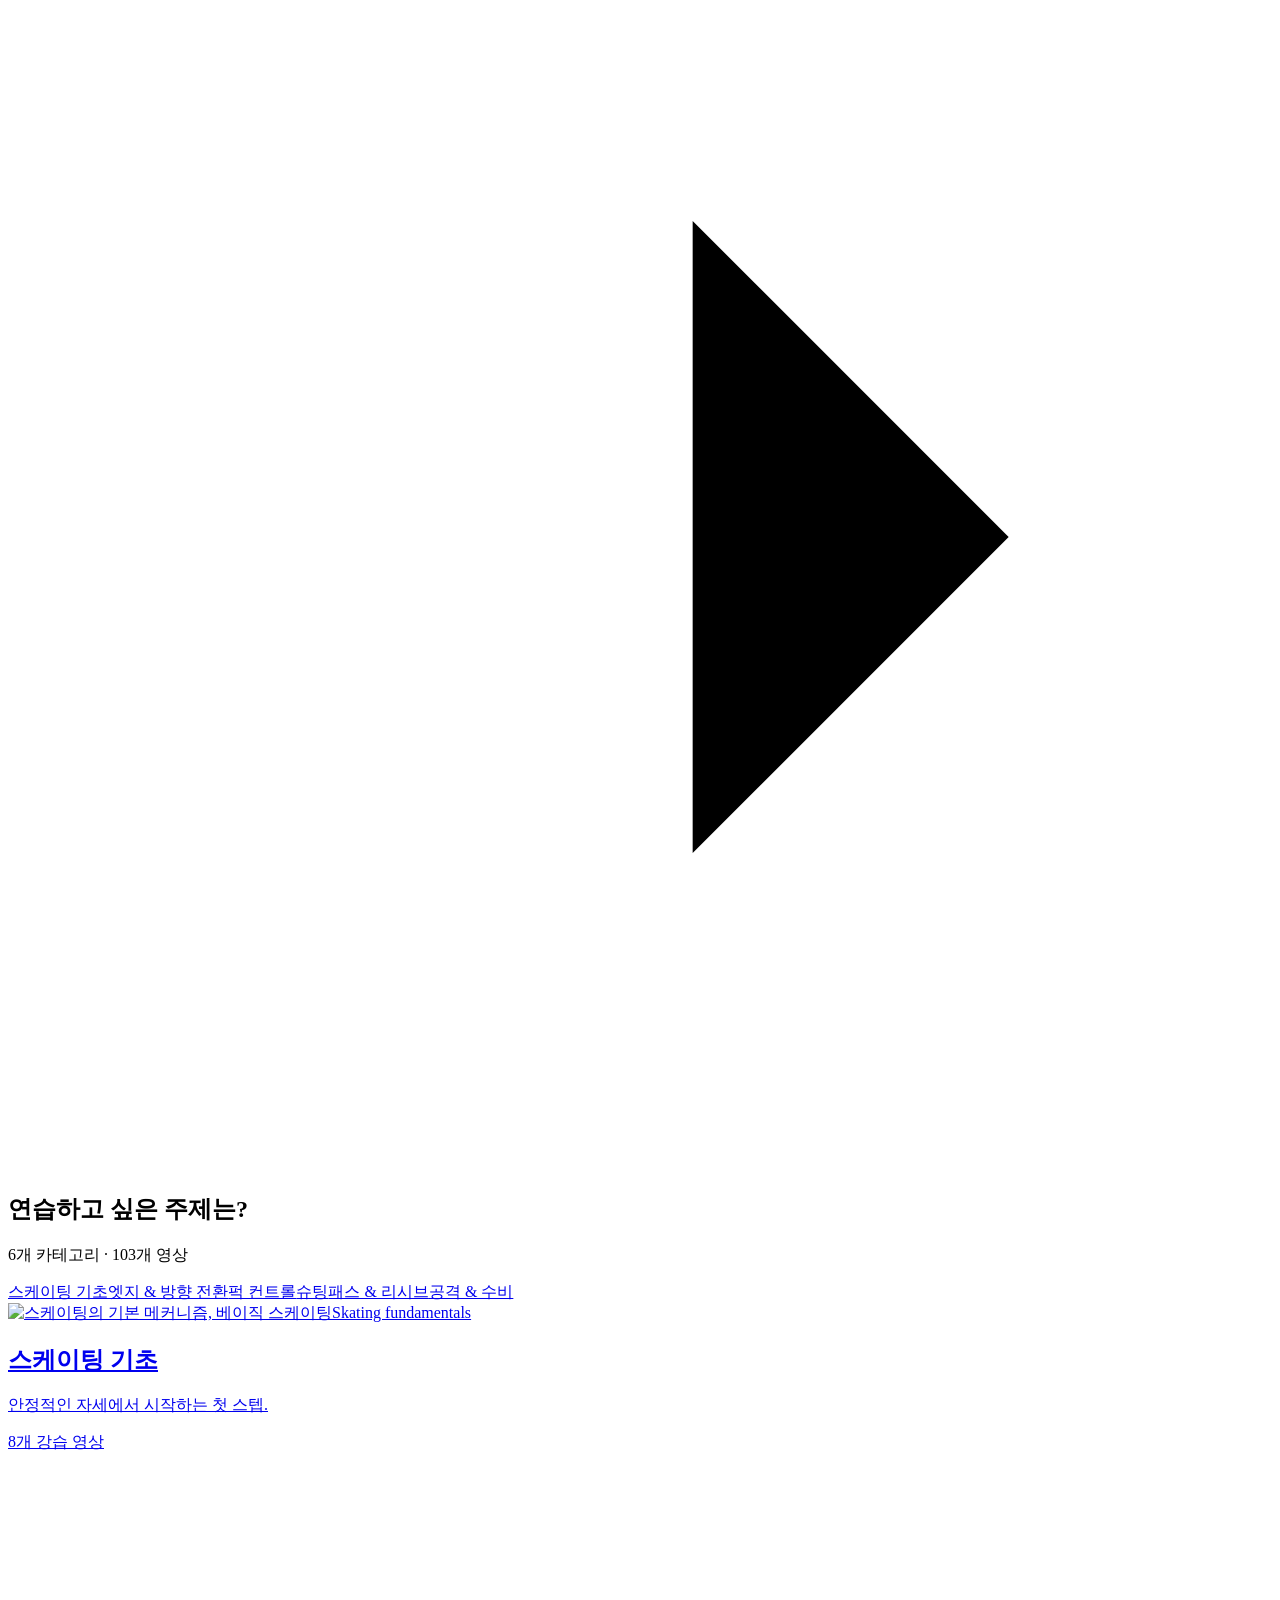
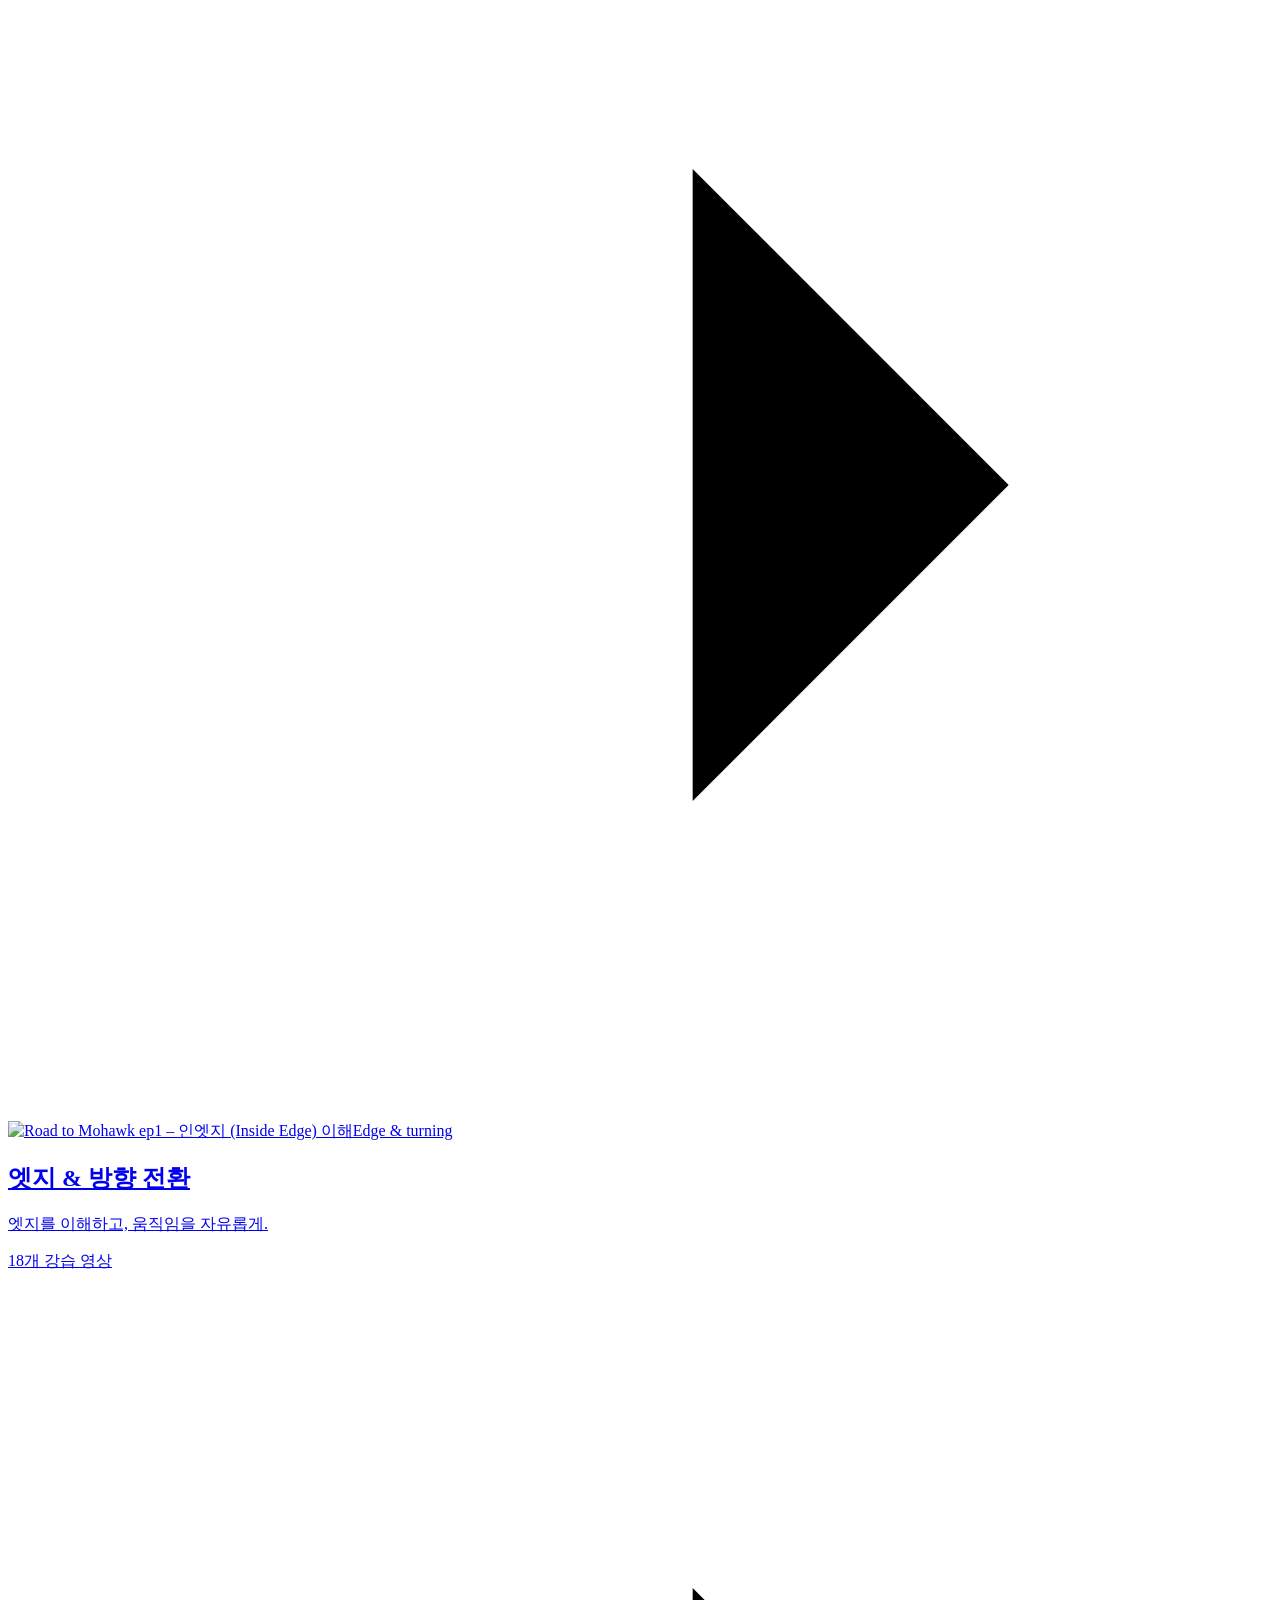
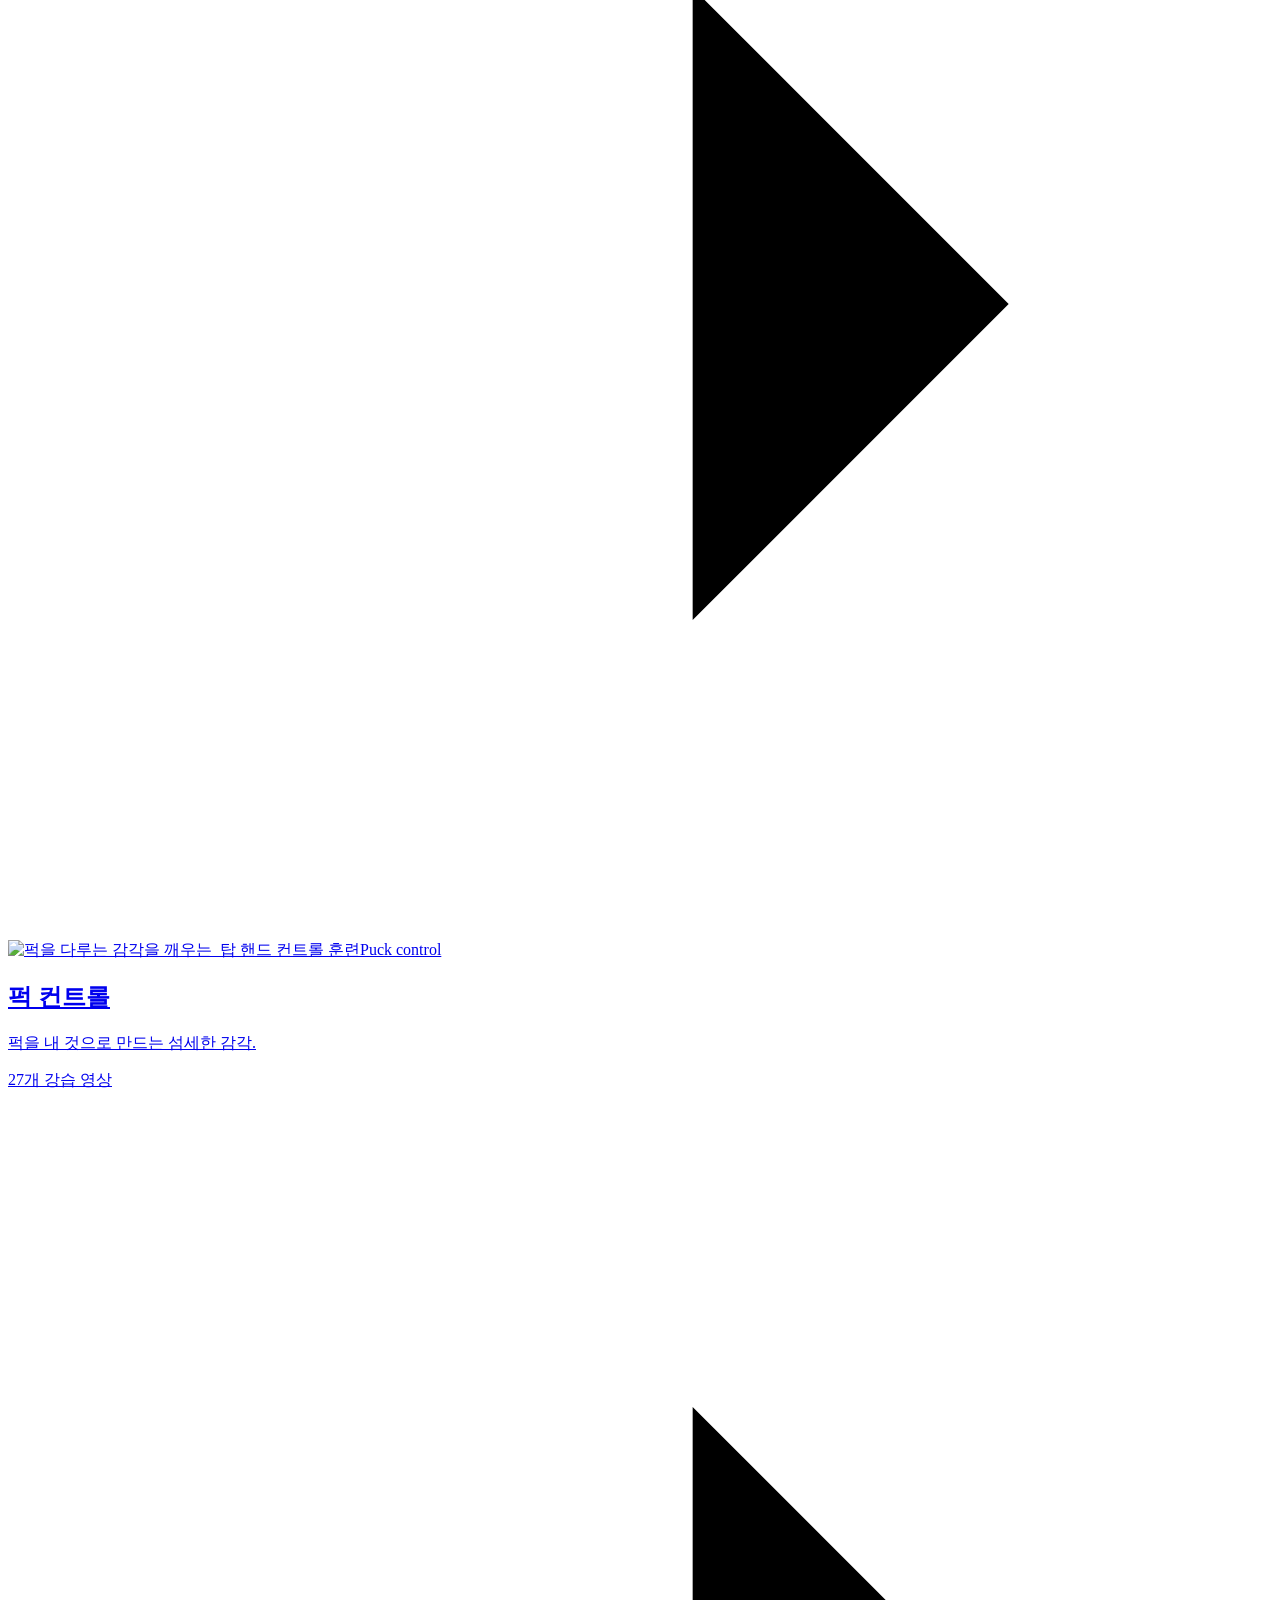
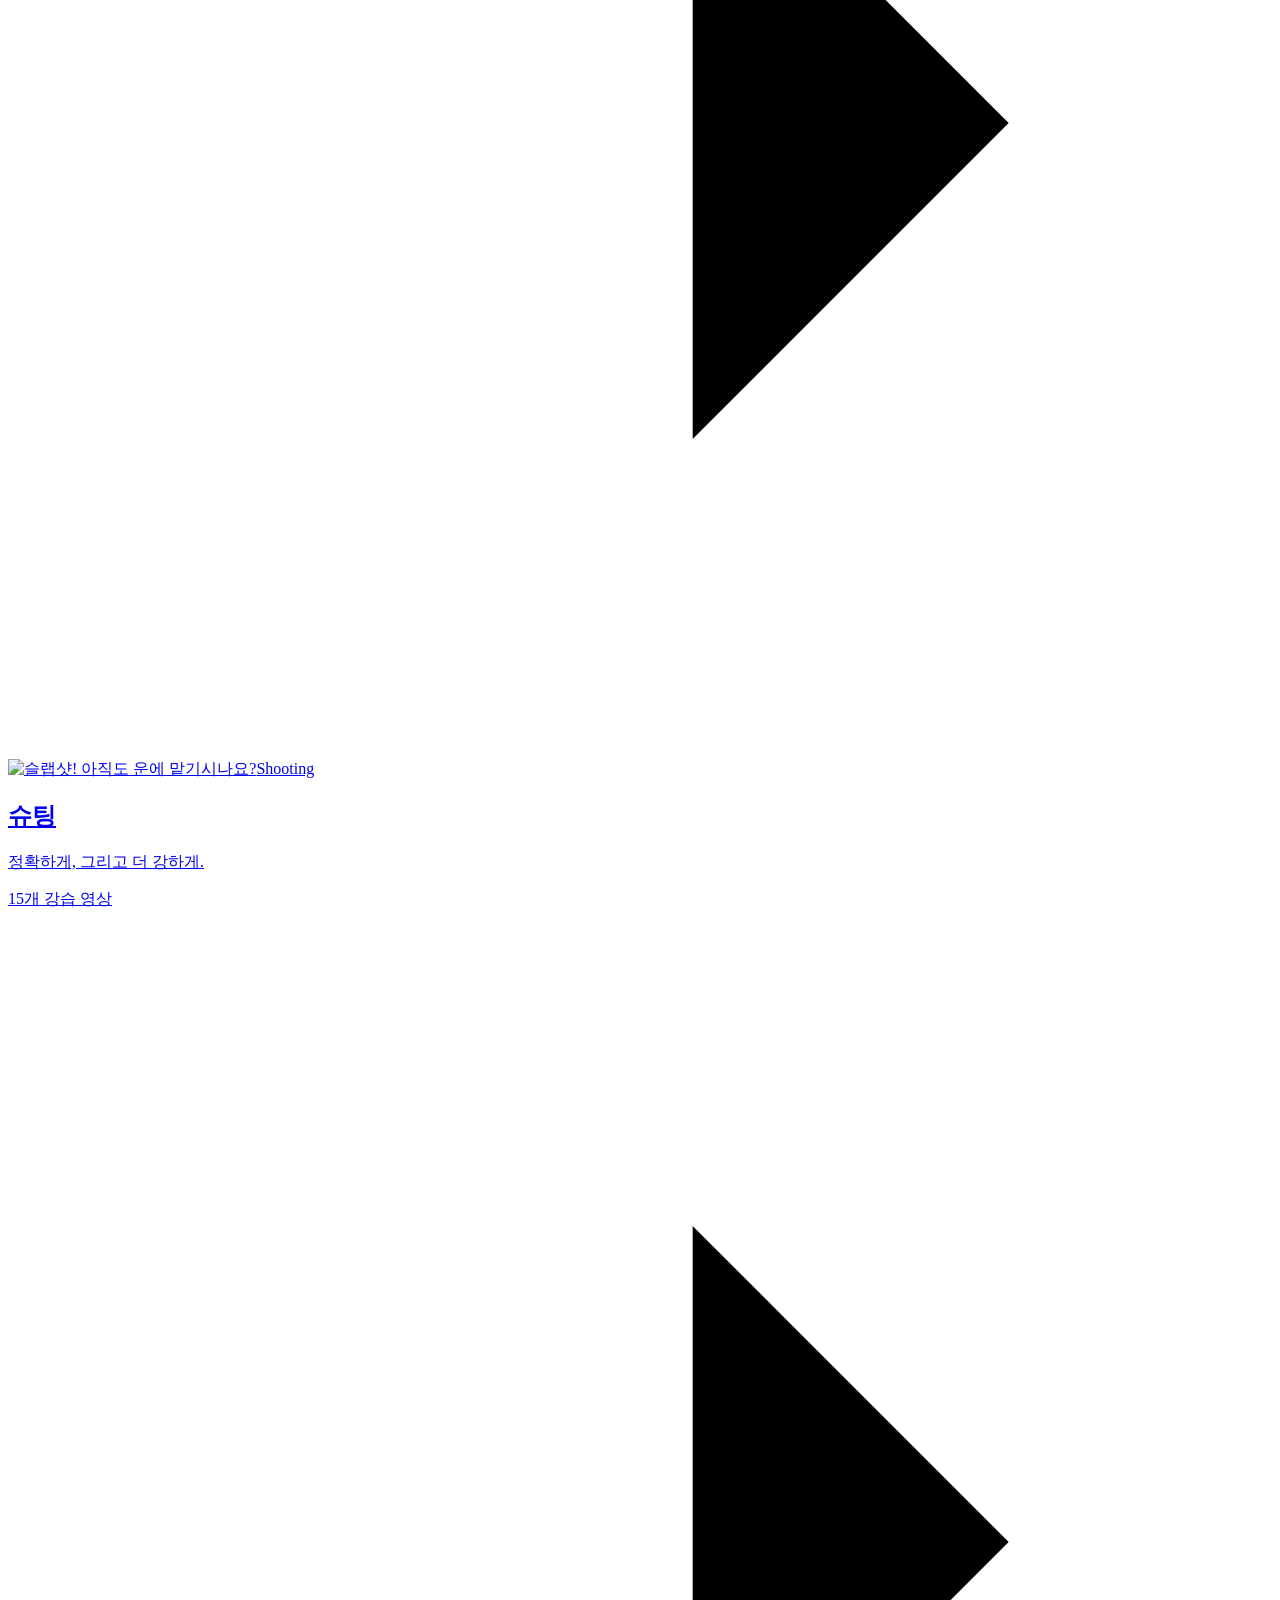
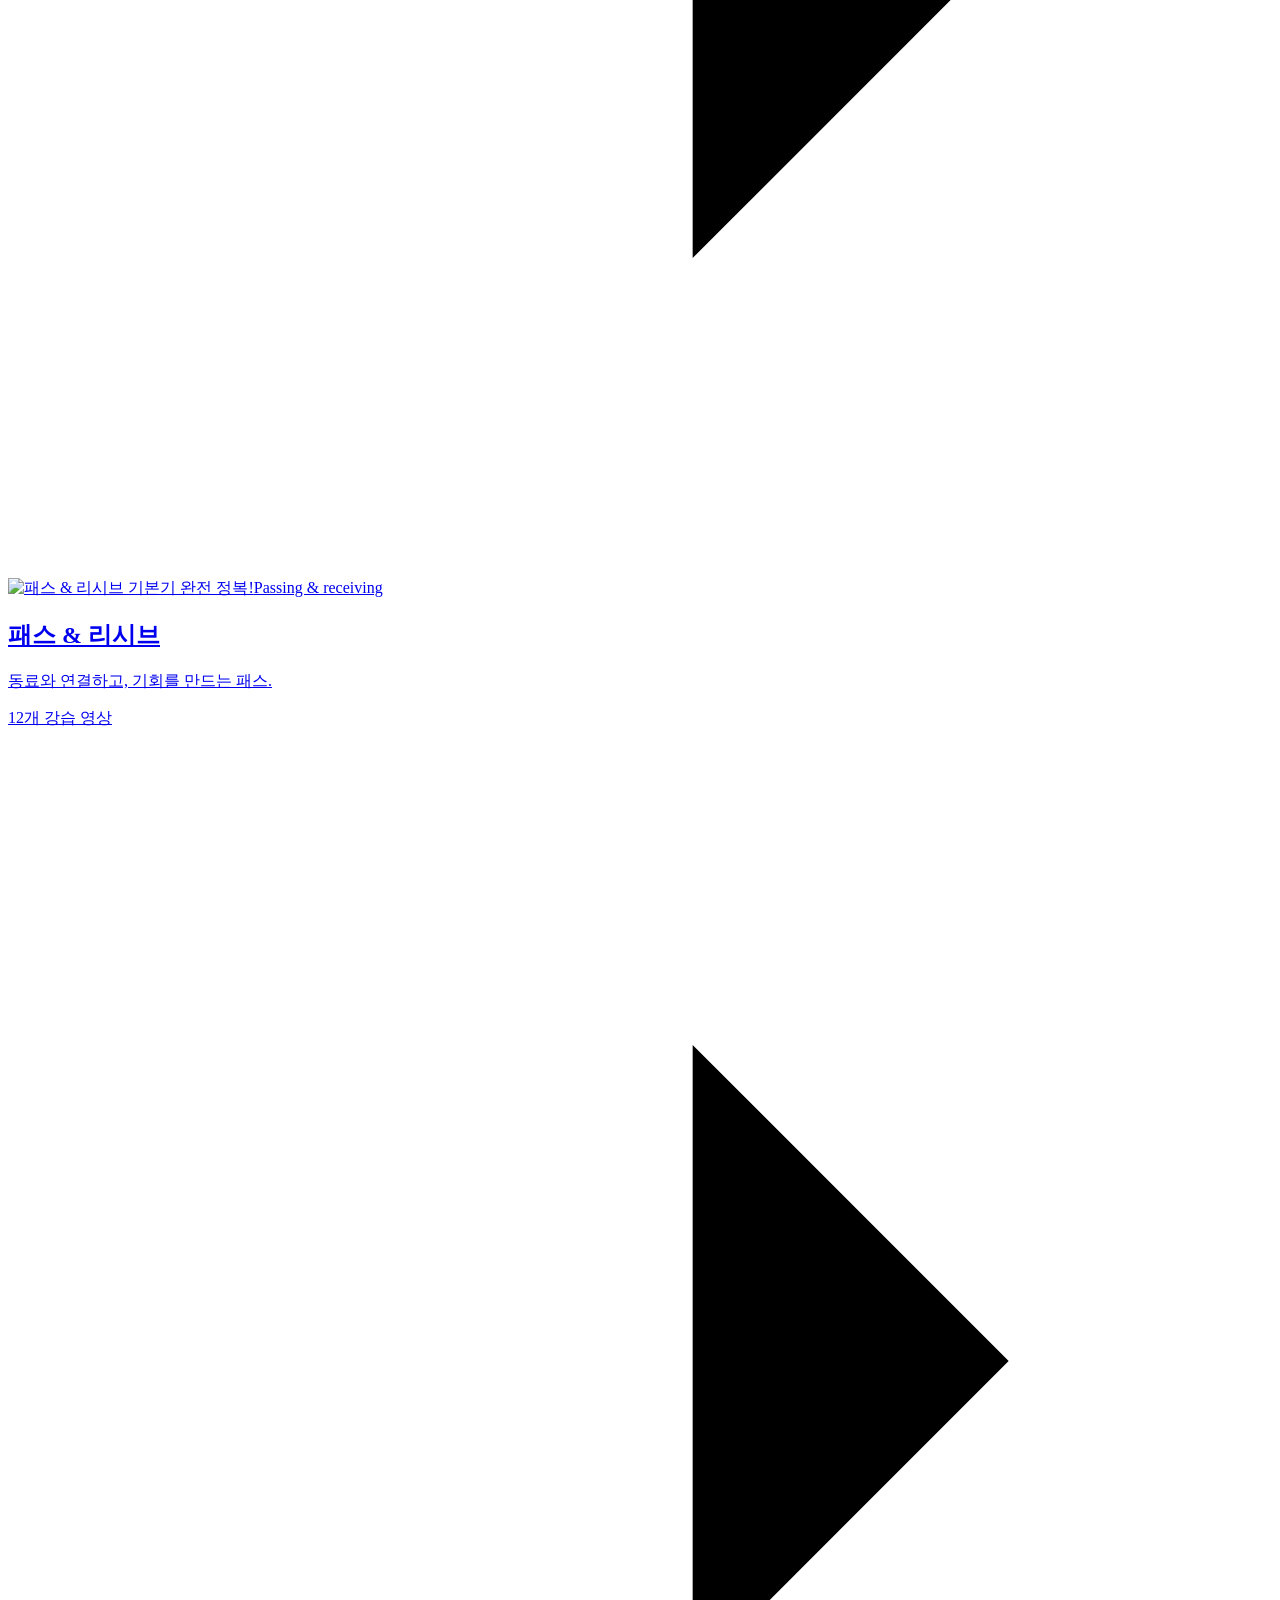
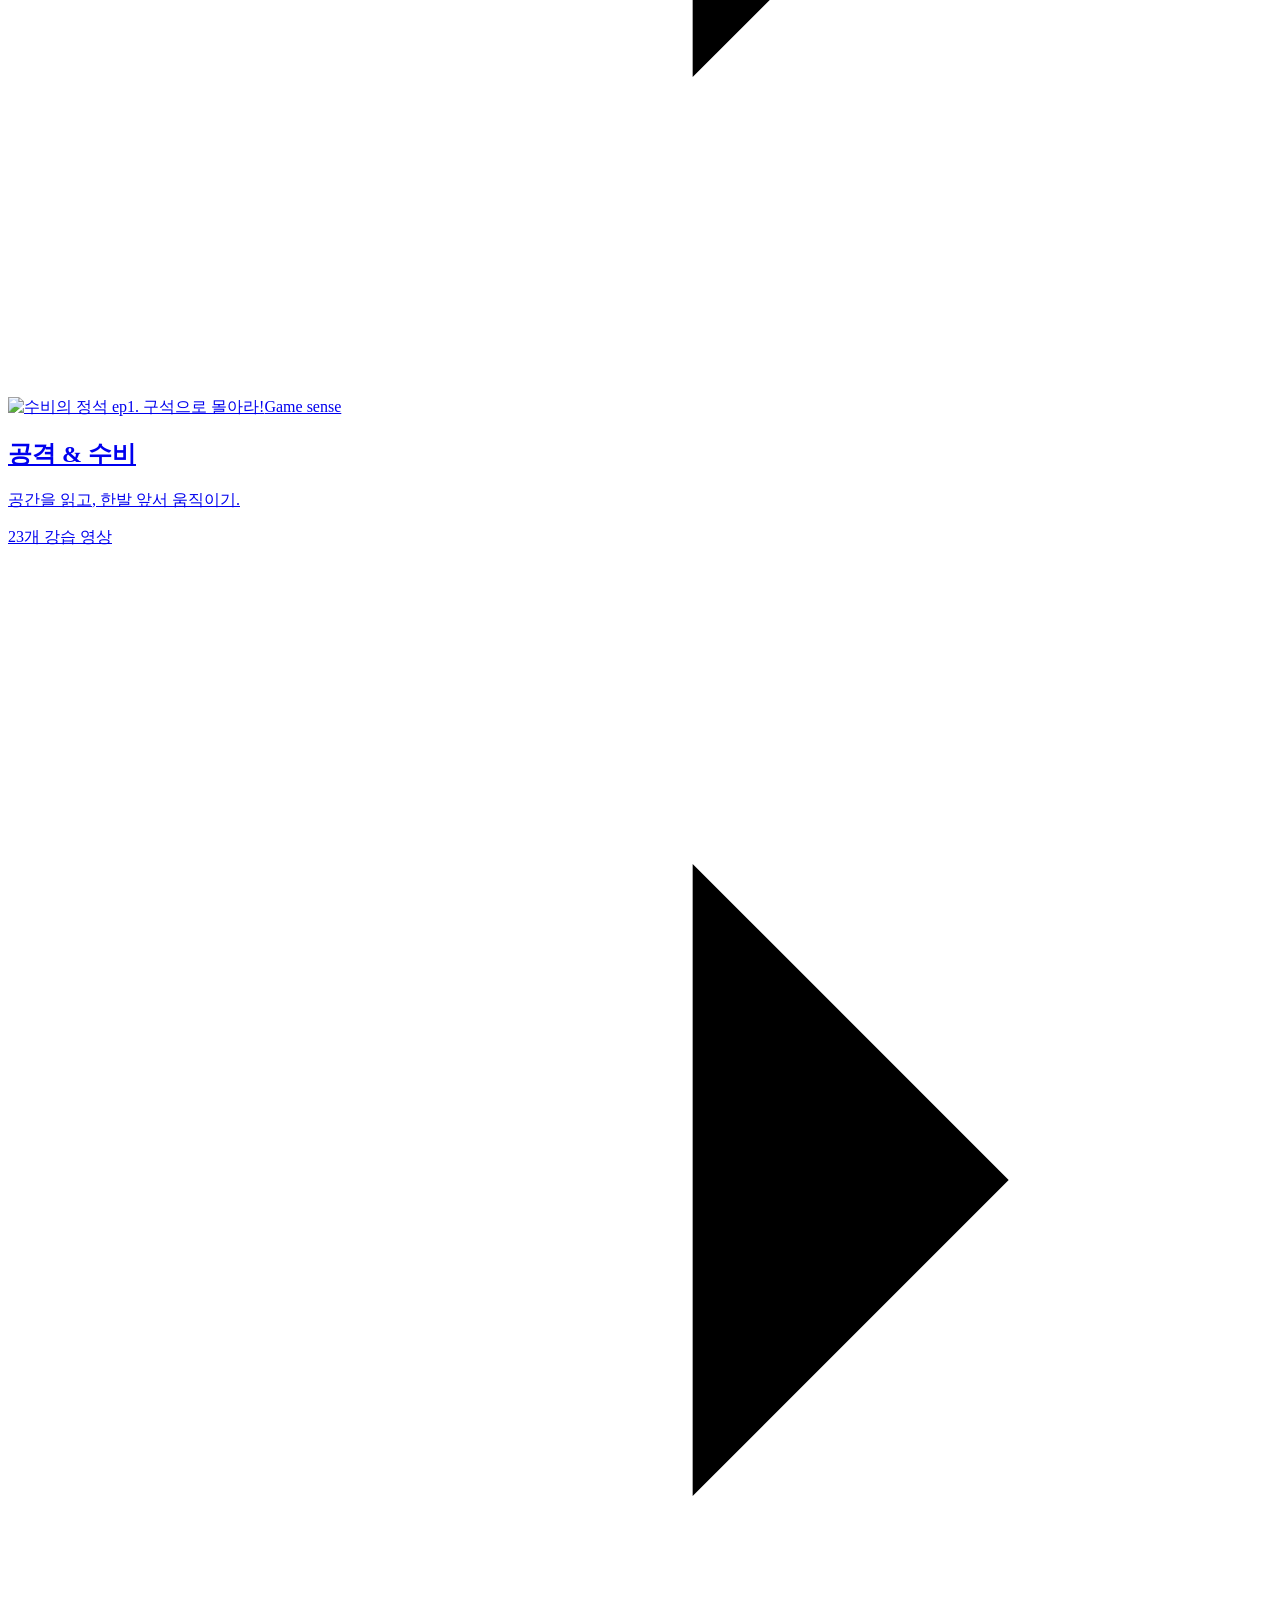
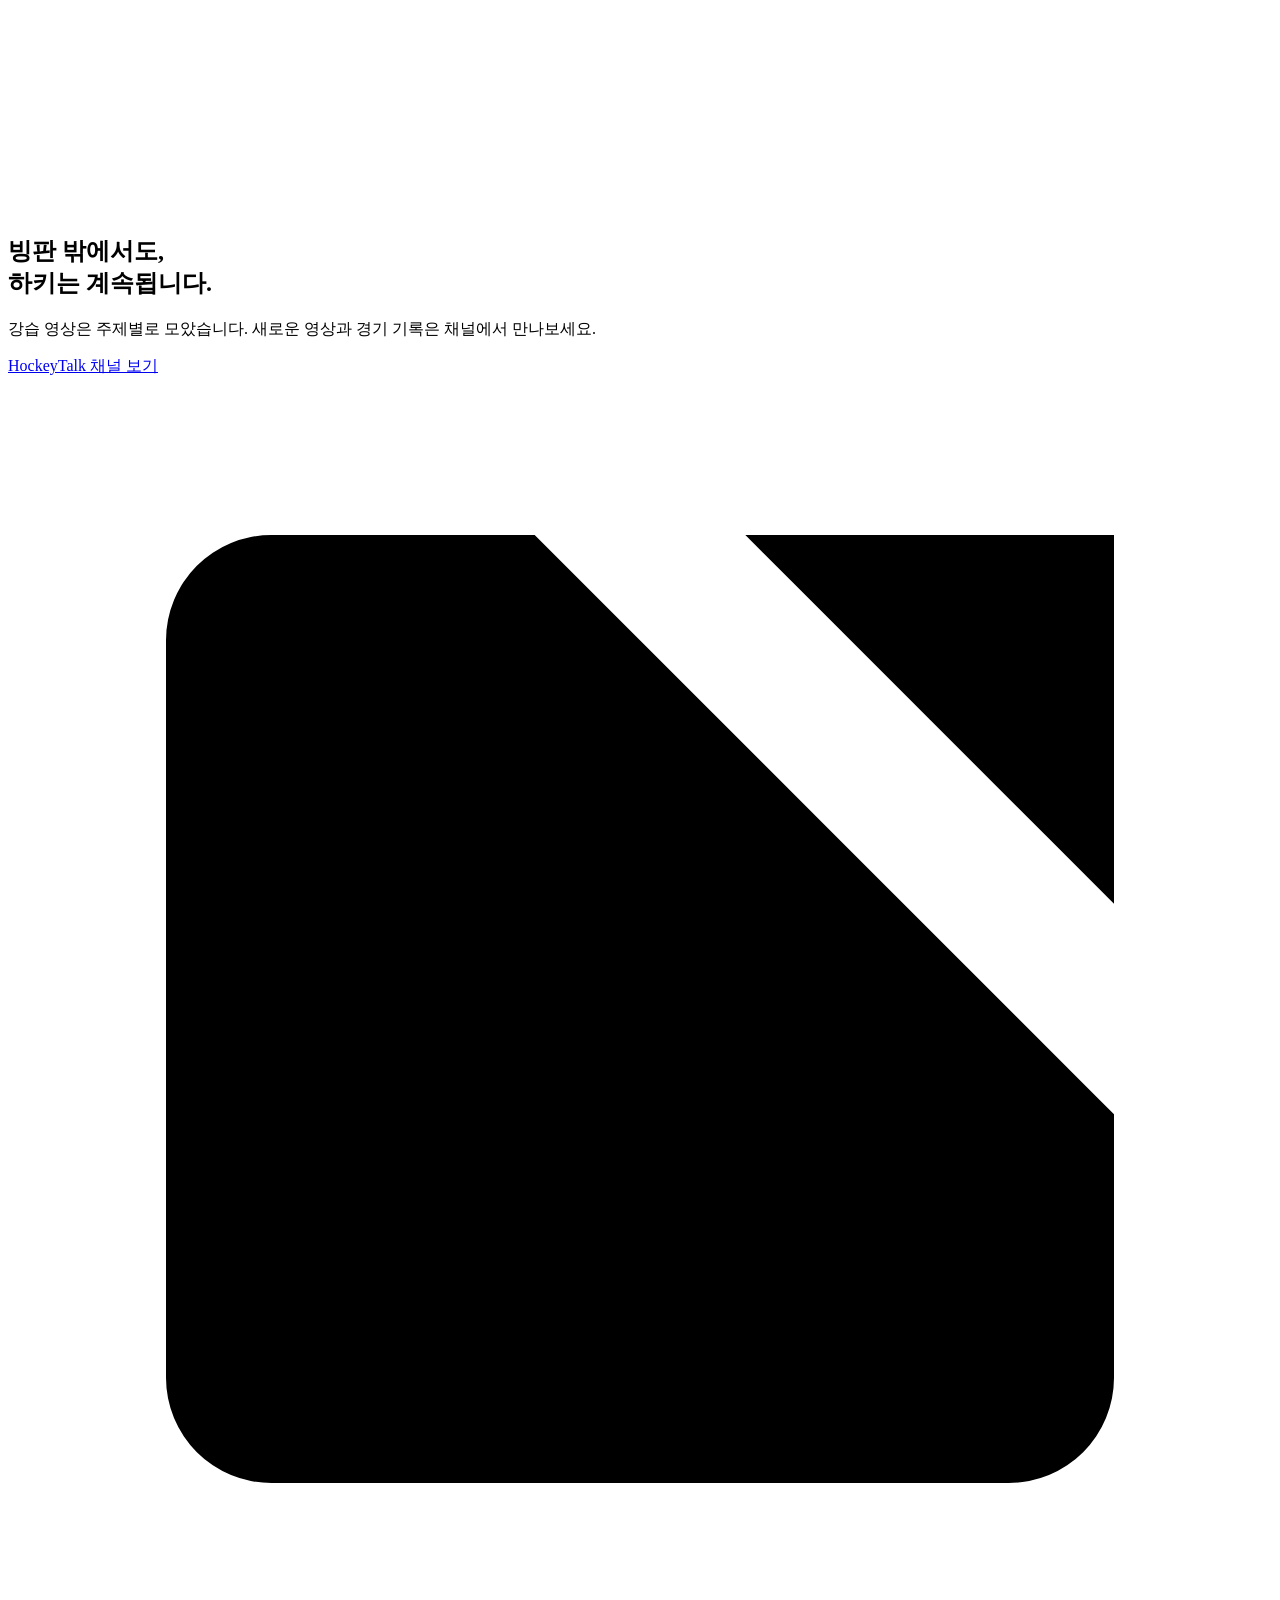
==== commit 3f7060d5: "Deploy HockeyTalk-Source b9fb7b4a5e4fd8f2a9acf057067d5eed3ab2ca5a" ====
--- a/index.html
+++ b/index.html
@@ -5,27 +5,51 @@
     <meta name="viewport" content="width=device-width,initial-scale=1" />
     <meta name="referrer" content="strict-origin-when-cross-origin" />
     <meta http-equiv="Content-Security-Policy" content="default-src 'self'; base-uri 'self'; object-src 'none'; script-src 'self' https://challenges.cloudflare.com; style-src 'self' 'unsafe-inline' https://challenges.cloudflare.com; img-src 'self' data: https://i.ytimg.com https://img.youtube.com https://challenges.cloudflare.com; font-src 'self' data:; connect-src 'self' https://*.supabase.co https://challenges.cloudflare.com; frame-src https://challenges.cloudflare.com" />
-    <title>수업 둘러보기 · HockeyTalk</title>
+    <title>아이스하키 강습 영상 모아보기 · HockeyTalk</title>
+    <link rel="canonical" href="https://wooengcompany.github.io/HockeyTalk/" />
     <meta
       name="description"
       content="HockeyTalk의 아이스하키 강습 영상을 스케이팅, 엣지, 퍽 컨트롤, 슈팅, 패스, 공격과 수비로 찾아보세요."
     />
     <meta name="theme-color" content="#111111" />
-    <meta property="og:title" content="수업 둘러보기 · HockeyTalk" />
+    <meta property="og:title" content="아이스하키 강습 영상 모아보기 · HockeyTalk" />
     <meta property="og:type" content="website" />
+    <meta property="og:site_name" content="HockeyTalk" />
+    <meta property="og:locale" content="ko_KR" />
+    <meta property="og:url" content="https://wooengcompany.github.io/HockeyTalk/" />
+    <meta
+      property="og:description"
+      content="HockeyTalk의 아이스하키 강습 영상을 스케이팅, 엣지, 퍽 컨트롤, 슈팅, 패스, 공격과 수비로 찾아보세요."
+    />
+    <meta
+      property="og:image"
+      content="https://wooengcompany.github.io/HockeyTalk/assets/logos/hockeytalk-logo.jpg"
+    />
+    <meta name="twitter:card" content="summary" />
+    <script type="application/ld+json">
+      {
+        "@context": "https://schema.org",
+        "@type": "WebSite",
+        "name": "HockeyTalk",
+        "alternateName": "하키톡",
+        "url": "https://wooengcompany.github.io/HockeyTalk/",
+        "inLanguage": "ko",
+        "description": "아이스하키 강습 영상을 주제별로 모아 보는 사이트"
+      }
+    </script>
     <link
       rel="icon"
       type="image/jpeg"
-      href="./assets/logos/hockeytalk-logo.jpg"
+      href="/HockeyTalk/assets/logos/hockeytalk-logo.jpg"
     />
     <link
       rel="apple-touch-icon"
-      href="./assets/logos/hockeytalk-logo.jpg"
+      href="/HockeyTalk/assets/logos/hockeytalk-logo.jpg"
     />
-    <script type="module" crossorigin src="./assets/index-CG5cM1KM.js"></script>
-    <link rel="stylesheet" crossorigin href="./assets/index-GGwfkOGx.css">
+    <script type="module" crossorigin src="/HockeyTalk/assets/index-B1kjUqCC.js"></script>
+    <link rel="stylesheet" crossorigin href="/HockeyTalk/assets/index-x4HgMfHE.css">
   </head>
   <body class="home-page">
-    <div id="root"></div>
+    <div id="root"><link rel="preload" as="image" href="/HockeyTalk/assets/logos/hockeytalk-logo.jpg"/><link rel="preload" as="image" href="/HockeyTalk/assets/logos/crush-transparent.png"/><link rel="preload" as="image" href="/HockeyTalk/assets/logos/rhinos-transparent.png"/><link rel="preload" as="image" href="/HockeyTalk/assets/logos/sp-transparent.svg"/><link rel="preload" as="image" href="https://i.ytimg.com/vi/jVwmbw0fbvU/hqdefault.jpg?sqp=-oaymwEjCOADEI4CSFryq4qpAxUIARUAAAAAGAElAADIQj0AgKJDeAE=&amp;rs=AOn4CLAQ-Fbptb7gkT_NTuFyDVQpEuGROQ"/><link rel="preload" as="image" href="https://i.ytimg.com/vi/Siw4kZ1m7aQ/hqdefault.jpg?sqp=-oaymwEjCOADEI4CSFryq4qpAxUIARUAAAAAGAElAADIQj0AgKJDeAE=&amp;rs=AOn4CLDYmEMm5Sy9P4cDAjJECxoQMFocjw"/><link rel="preload" as="image" href="https://i.ytimg.com/vi/ZUtCukxVSy8/hqdefault.jpg?sqp=-oaymwEjCOADEI4CSFryq4qpAxUIARUAAAAAGAElAADIQj0AgKJDeAE=&amp;rs=AOn4CLBP2W40VSyMJRfU6OEANhL4K2dgKA"/><a class="skip" href="#main">본문으로 건너뛰기</a><header><nav class="nav" aria-label="주 메뉴"><button class="menu-button" aria-label="메뉴 열기" aria-expanded="false" aria-controls="side-menu" aria-haspopup="dialog"><svg viewBox="0 0 24 24" aria-hidden="true"><path d="M4 6h16M4 12h16M4 18h16"></path></svg></button><a class="brand" href="/HockeyTalk/" aria-label="HockeyTalk 홈"><img class="brand-logo" src="/HockeyTalk/assets/logos/hockeytalk-logo.jpg" alt="" width="44" height="44"/><span>HockeyTalk</span></a><div class="nav-links"><a href="/HockeyTalk/" class="active">수업 둘러보기</a><a class="channel-link" href="https://www.youtube.com/@hockeytalk4160" target="_top" rel="noopener noreferrer">YouTube 채널 <svg viewBox="0 0 24 24" aria-hidden="true"><path d="M14 3h7v7m0-7-11 11M10 3H5a2 2 0 0 0-2 2v14a2 2 0 0 0 2 2h14a2 2 0 0 0 2-2v-5"></path></svg></a></div><div class="nav-user"><a class="nav-account" href="#/login">로그인</a></div></nav></header><dialog id="side-menu" class="side-menu" aria-labelledby="menu-title"><div class="menu-heading"><strong id="menu-title">HockeyTalk</strong><button type="button" class="menu-close" aria-label="메뉴 닫기" autofocus="">×</button></div><nav aria-label="전체 메뉴"><a class="drawer-home" href="/HockeyTalk/">수업 둘러보기</a><a class="drawer-account" href="#/login">로그인</a><a href="/HockeyTalk/category/skating/">스케이팅 기초</a><a href="/HockeyTalk/category/edge-turn/">엣지 &amp; 방향 전환</a><a href="/HockeyTalk/category/puck-control/">퍽 컨트롤</a><a href="/HockeyTalk/category/shooting/">슈팅</a><a href="/HockeyTalk/category/passing/">패스 &amp; 리시브</a><a href="/HockeyTalk/category/game-sense/">공격 &amp; 수비</a><a class="drawer-channel" href="https://www.youtube.com/@hockeytalk4160" target="_top" rel="noopener noreferrer">YouTube 채널 <svg viewBox="0 0 24 24" aria-hidden="true"><path d="M14 3h7v7m0-7-11 11M10 3H5a2 2 0 0 0-2 2v14a2 2 0 0 0 2 2h14a2 2 0 0 0 2-2v-5"></path></svg></a></nav><p class="drawer-footer">기본기부터 실전까지.<br/>HockeyTalk 클래스</p></dialog><main tabindex="-1" id="main" class="home-main"><section class="hero" aria-labelledby="hero-title"><div class="hero-inner"><div class="team-experience" data-team="none"><div class="team-atmosphere" aria-hidden="true"><img data-backdrop="crush" src="/HockeyTalk/assets/logos/crush-transparent.png" alt=""/><img data-backdrop="rhinos" src="/HockeyTalk/assets/logos/rhinos-transparent.png" alt=""/><img data-backdrop="sp" src="/HockeyTalk/assets/logos/sp-transparent.svg" alt=""/></div><div class="team-stage" role="group" aria-label="팀을 선택하면 훈련 정보를 볼 수 있습니다"><button class="team-slice team-crush" type="button" data-team-select="crush" aria-expanded="false" aria-controls="team-crush-info" aria-label="CRUSH 팀 정보"><span class="team-art"><img src="/HockeyTalk/assets/logos/crush-transparent.png" alt="" width="1000" height="1000" fetchPriority="high"/></span><span class="team-name">CRUSH</span></button><button class="team-slice team-rhinos" type="button" data-team-select="rhinos" aria-expanded="false" aria-controls="team-rhinos-info" aria-label="RHINOS 팀 정보"><span class="team-art"><img src="/HockeyTalk/assets/logos/rhinos-transparent.png" alt="" width="1701" height="956" fetchPriority="high"/></span><span class="team-name">RHINOS</span></button><button class="team-slice team-sp" type="button" data-team-select="sp" aria-expanded="false" aria-controls="team-sp-info" aria-label="SP 팀 정보"><span class="team-art"><img src="/HockeyTalk/assets/logos/sp-transparent.svg" alt="" width="1080" height="1080" fetchPriority="high"/></span><span class="team-name">SP</span></button><span class="team-divider divider-one" aria-hidden="true"></span><span class="team-divider divider-two" aria-hidden="true"></span><div class="team-information" aria-live="polite"><section id="team-crush-info" class="team-details" hidden="" aria-labelledby="crush-title"><div class="team-summary"><h2 id="crush-title">CRUSH</h2><p>성인팀</p></div><ul class="team-schedule"><li><strong>수요일 · 걸크러쉬</strong><span>하남 아이스박스 3층</span><time>21:00–22:30</time></li><li><strong>토요일 · 크러쉬</strong><span>하남 아이스박스 3층</span><time>19:30–21:00</time></li><li><strong>일요일 · 크러쉬</strong><span>신사 와이키키</span><time>20:30–22:00</time></li></ul></section><section id="team-rhinos-info" class="team-details" hidden="" aria-labelledby="rhinos-title"><div class="team-summary"><h2 id="rhinos-title">RHINOS</h2><p>유소년팀</p></div><ul class="team-schedule"><li><strong>토요일 · 챌린지</strong><span>분당 아이스아레나</span><time>14:00–15:30</time></li><li><strong>토요일 · 비기너</strong><span>분당 아이스아레나</span><time>15:30–17:00</time></li></ul></section><section id="team-sp-info" class="team-details" hidden="" aria-labelledby="sp-title"><div class="team-summary"><h2 id="sp-title">SP</h2><p>유소년 그룹 레슨</p></div><ul class="team-schedule"><li><strong>화요일</strong><span>하남 아이스박스 3층</span><time>20:00–21:30</time></li></ul></section></div><button class="team-reset" type="button" hidden="">전체 팀 보기</button></div></div><div class="hero-copy"><p class="eyebrow">HockeyTalk 클래스</p><h1 id="hero-title">오늘은 어떤걸 <br/>배워볼까요?</h1><p class="hero-description">기본기부터 실전까지.<br/> 빙판 위의 다음 움직임을 만나보세요.</p><a class="pill-link" href="#lessons">수업 둘러보기 <svg viewBox="0 0 24 24" aria-hidden="true"><path d="M5 12h14m-6-6 6 6-6 6"></path></svg></a></div></div></section><section id="lessons" class="lesson-directory container" aria-labelledby="directory-title"><div class="directory-heading"><h2 id="directory-title">연습하고 싶은 주제는?</h2><p class="intro-note">6<!-- -->개 카테고리 · <!-- -->103<!-- -->개 영상</p></div><nav class="quick-nav" aria-label="강습 바로가기"><a href="/HockeyTalk/category/skating/">스케이팅 기초</a><a href="/HockeyTalk/category/edge-turn/">엣지 &amp; 방향 전환</a><a href="/HockeyTalk/category/puck-control/">퍽 컨트롤</a><a href="/HockeyTalk/category/shooting/">슈팅</a><a href="/HockeyTalk/category/passing/">패스 &amp; 리시브</a><a href="/HockeyTalk/category/game-sense/">공격 &amp; 수비</a></nav></section><div class="container lesson-content"><section class="category-grid" aria-label="강습 카테고리"><a class="category-card" href="/HockeyTalk/category/skating/" style="--i:0"><div class="cover"><img src="https://i.ytimg.com/vi/jVwmbw0fbvU/hqdefault.jpg?sqp=-oaymwEjCOADEI4CSFryq4qpAxUIARUAAAAAGAElAADIQj0AgKJDeAE=&amp;rs=AOn4CLAQ-Fbptb7gkT_NTuFyDVQpEuGROQ" alt="스케이팅의 기본 메커니즘, 베이직 스케이팅" width="480" height="270" decoding="async" loading="eager"/><span class="image-tag">Skating fundamentals</span></div><div class="card-info" data-reveal="true"><h2>스케이팅 기초</h2><p>안정적인 자세에서 시작하는 첫 스텝.</p><div class="card-bottom"><span>8<!-- -->개 강습 영상</span><span class="circle-arrow"><svg viewBox="0 0 24 24" aria-hidden="true"><path d="M5 12h14m-6-6 6 6-6 6"></path></svg></span></div></div></a><a class="category-card" href="/HockeyTalk/category/edge-turn/" style="--i:1"><div class="cover"><img src="https://i.ytimg.com/vi/Siw4kZ1m7aQ/hqdefault.jpg?sqp=-oaymwEjCOADEI4CSFryq4qpAxUIARUAAAAAGAElAADIQj0AgKJDeAE=&amp;rs=AOn4CLDYmEMm5Sy9P4cDAjJECxoQMFocjw" alt="Road to Mohawk ep1 – 인엣지 (Inside Edge) 이해" width="480" height="270" decoding="async" loading="eager"/><span class="image-tag">Edge &amp; turning</span></div><div class="card-info" data-reveal="true"><h2>엣지 &amp; 방향 전환</h2><p>엣지를 이해하고, 움직임을 자유롭게.</p><div class="card-bottom"><span>18<!-- -->개 강습 영상</span><span class="circle-arrow"><svg viewBox="0 0 24 24" aria-hidden="true"><path d="M5 12h14m-6-6 6 6-6 6"></path></svg></span></div></div></a><a class="category-card" href="/HockeyTalk/category/puck-control/" style="--i:2"><div class="cover"><img src="https://i.ytimg.com/vi/ZUtCukxVSy8/hqdefault.jpg?sqp=-oaymwEjCOADEI4CSFryq4qpAxUIARUAAAAAGAElAADIQj0AgKJDeAE=&amp;rs=AOn4CLBP2W40VSyMJRfU6OEANhL4K2dgKA" alt="퍽을 다루는 감각을 깨우는_탑 핸드 컨트롤 훈련" width="480" height="270" decoding="async" loading="eager"/><span class="image-tag">Puck control</span></div><div class="card-info" data-reveal="true"><h2>퍽 컨트롤</h2><p>퍽을 내 것으로 만드는 섬세한 감각.</p><div class="card-bottom"><span>27<!-- -->개 강습 영상</span><span class="circle-arrow"><svg viewBox="0 0 24 24" aria-hidden="true"><path d="M5 12h14m-6-6 6 6-6 6"></path></svg></span></div></div></a><a class="category-card" href="/HockeyTalk/category/shooting/" style="--i:3"><div class="cover"><img src="https://i.ytimg.com/vi/OA3DK7slkRE/hqdefault.jpg?sqp=-oaymwEjCOADEI4CSFryq4qpAxUIARUAAAAAGAElAADIQj0AgKJDeAE=&amp;rs=AOn4CLDw0UyFd1IUmfTE-oQLIDK0R8AhjQ" alt="슬랩샷! 아직도 운에 맡기시나요?" width="480" height="270" decoding="async" loading="lazy"/><span class="image-tag">Shooting</span></div><div class="card-info" data-reveal="true"><h2>슈팅</h2><p>정확하게, 그리고 더 강하게.</p><div class="card-bottom"><span>15<!-- -->개 강습 영상</span><span class="circle-arrow"><svg viewBox="0 0 24 24" aria-hidden="true"><path d="M5 12h14m-6-6 6 6-6 6"></path></svg></span></div></div></a><a class="category-card" href="/HockeyTalk/category/passing/" style="--i:4"><div class="cover"><img src="https://i.ytimg.com/vi/7DzFD0JPYTQ/hqdefault.jpg?sqp=-oaymwEjCOADEI4CSFryq4qpAxUIARUAAAAAGAElAADIQj0AgKJDeAE=&amp;rs=AOn4CLCyJ4OUS76m9nhCxmbU8oj4hjHUXA" alt="패스 &amp; 리시브 기본기 완전 정복!" width="480" height="270" decoding="async" loading="lazy"/><span class="image-tag">Passing &amp; receiving</span></div><div class="card-info" data-reveal="true"><h2>패스 &amp; 리시브</h2><p>동료와 연결하고, 기회를 만드는 패스.</p><div class="card-bottom"><span>12<!-- -->개 강습 영상</span><span class="circle-arrow"><svg viewBox="0 0 24 24" aria-hidden="true"><path d="M5 12h14m-6-6 6 6-6 6"></path></svg></span></div></div></a><a class="category-card" href="/HockeyTalk/category/game-sense/" style="--i:5"><div class="cover"><img src="https://i.ytimg.com/vi/z8oxN-8xX7M/hqdefault.jpg?sqp=-oaymwEjCOADEI4CSFryq4qpAxUIARUAAAAAGAElAADIQj0AgKJDeAE=&amp;rs=AOn4CLBddu1U4Alg0Vo2VDeUQgr-VWSxFg" alt="수비의 정석 ep1. 구석으로 몰아라!" width="480" height="270" decoding="async" loading="lazy"/><span class="image-tag">Game sense</span></div><div class="card-info" data-reveal="true"><h2>공격 &amp; 수비</h2><p>공간을 읽고, 한발 앞서 움직이기.</p><div class="card-bottom"><span>23<!-- -->개 강습 영상</span><span class="circle-arrow"><svg viewBox="0 0 24 24" aria-hidden="true"><path d="M5 12h14m-6-6 6 6-6 6"></path></svg></span></div></div></a></section></div><section class="channel-strip"><div><h2>빙판 밖에서도,<br/>하키는 계속됩니다.</h2><p>강습 영상은 주제별로 모았습니다. 새로운 영상과 경기 기록은 채널에서 만나보세요.</p></div><a class="text-link" href="https://www.youtube.com/@hockeytalk4160" target="_top" rel="noopener noreferrer">HockeyTalk 채널 보기 <svg viewBox="0 0 24 24" aria-hidden="true"><path d="M14 3h7v7m0-7-11 11M10 3H5a2 2 0 0 0-2 2v14a2 2 0 0 0 2 2h14a2 2 0 0 0 2-2v-5"></path></svg></a></section></main><dialog class="favorite-dialog" aria-labelledby="favorite-dialog-title"><h2 id="favorite-dialog-title">즐겨찾기는 로그인 후 사용할 수 있어요.</h2><p>로그인하면 마음에 드는 영상을 모아볼 수 있습니다.</p><div class="favorite-dialog-actions"><button type="button">닫기</button><a href="#/login">로그인하기</a></div></dialog><footer><div class="container footer-inner"><span>HockeyTalk · 아이스하키 강습 모아보기</span><span>영상·썸네일 출처: HockeyTalk · 비공식 큐레이션 · 2026.09.19</span></div></footer></div>
   </body>
 </html>
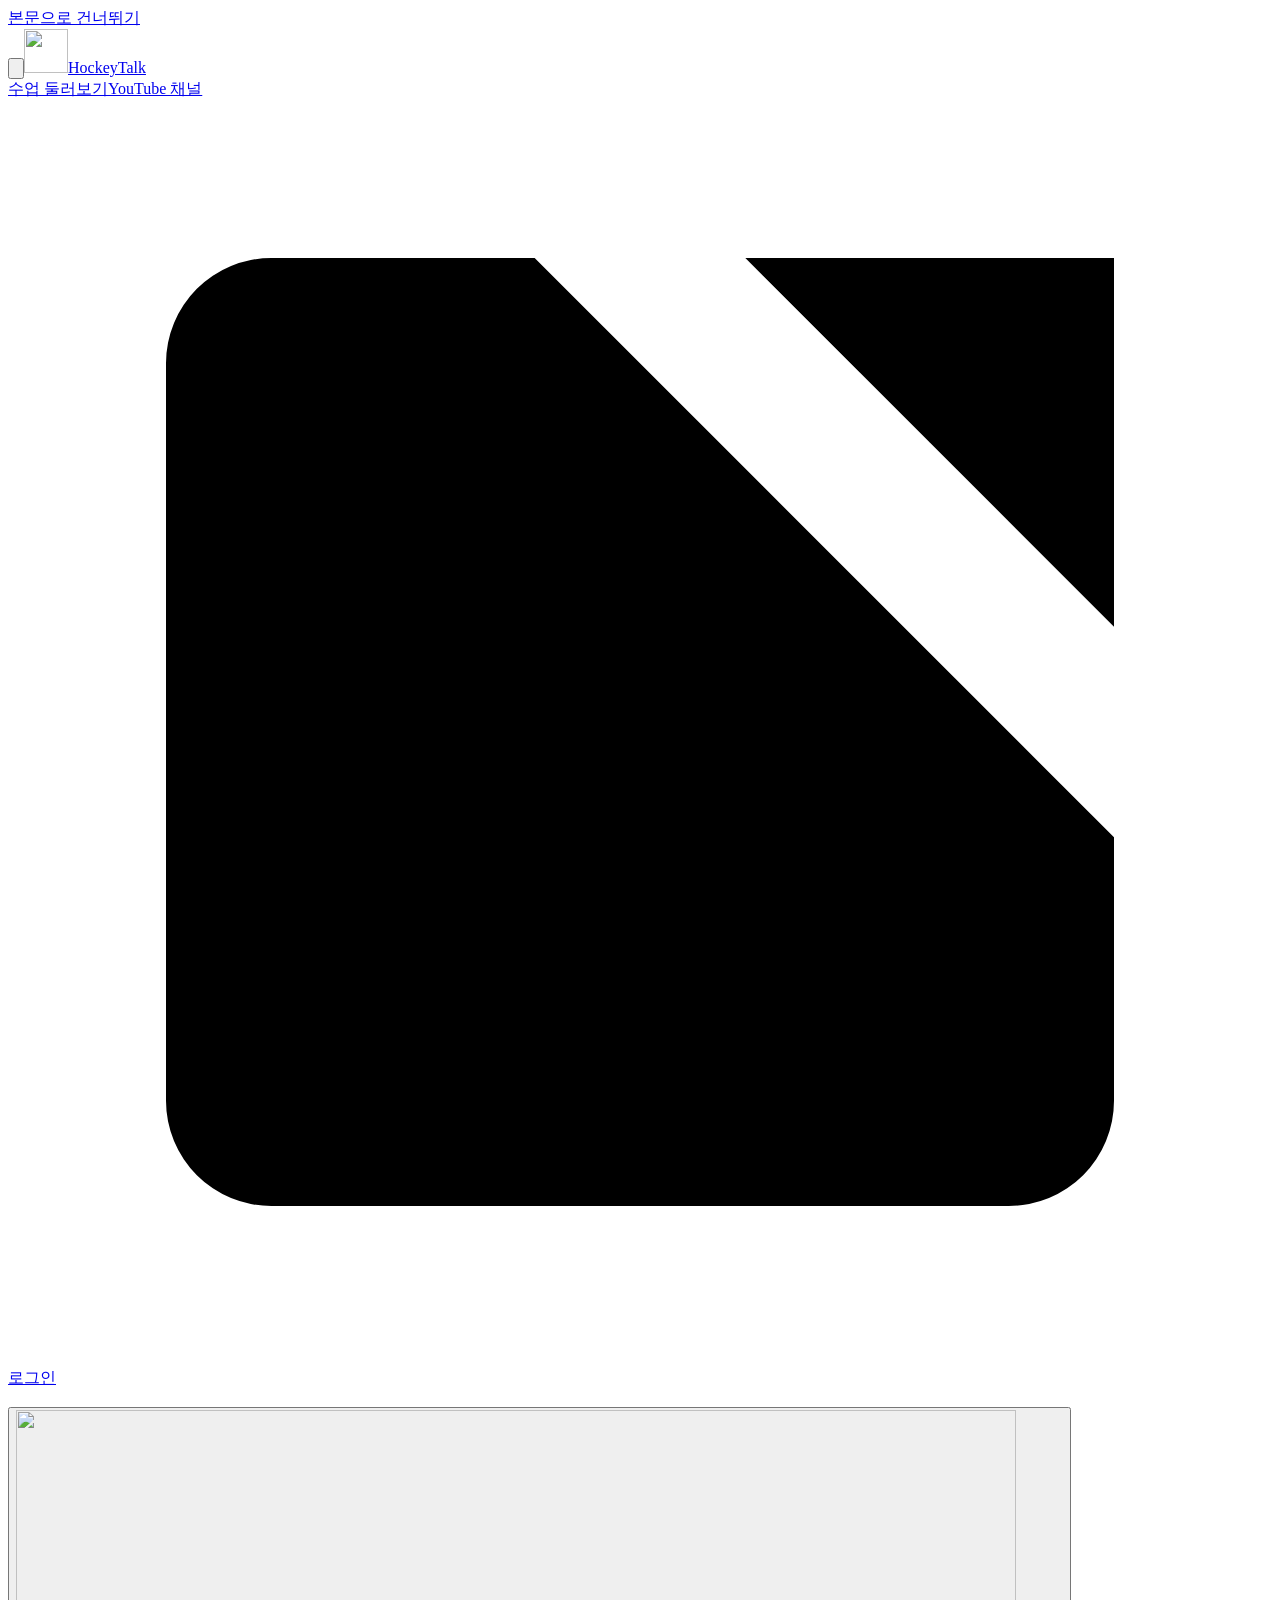
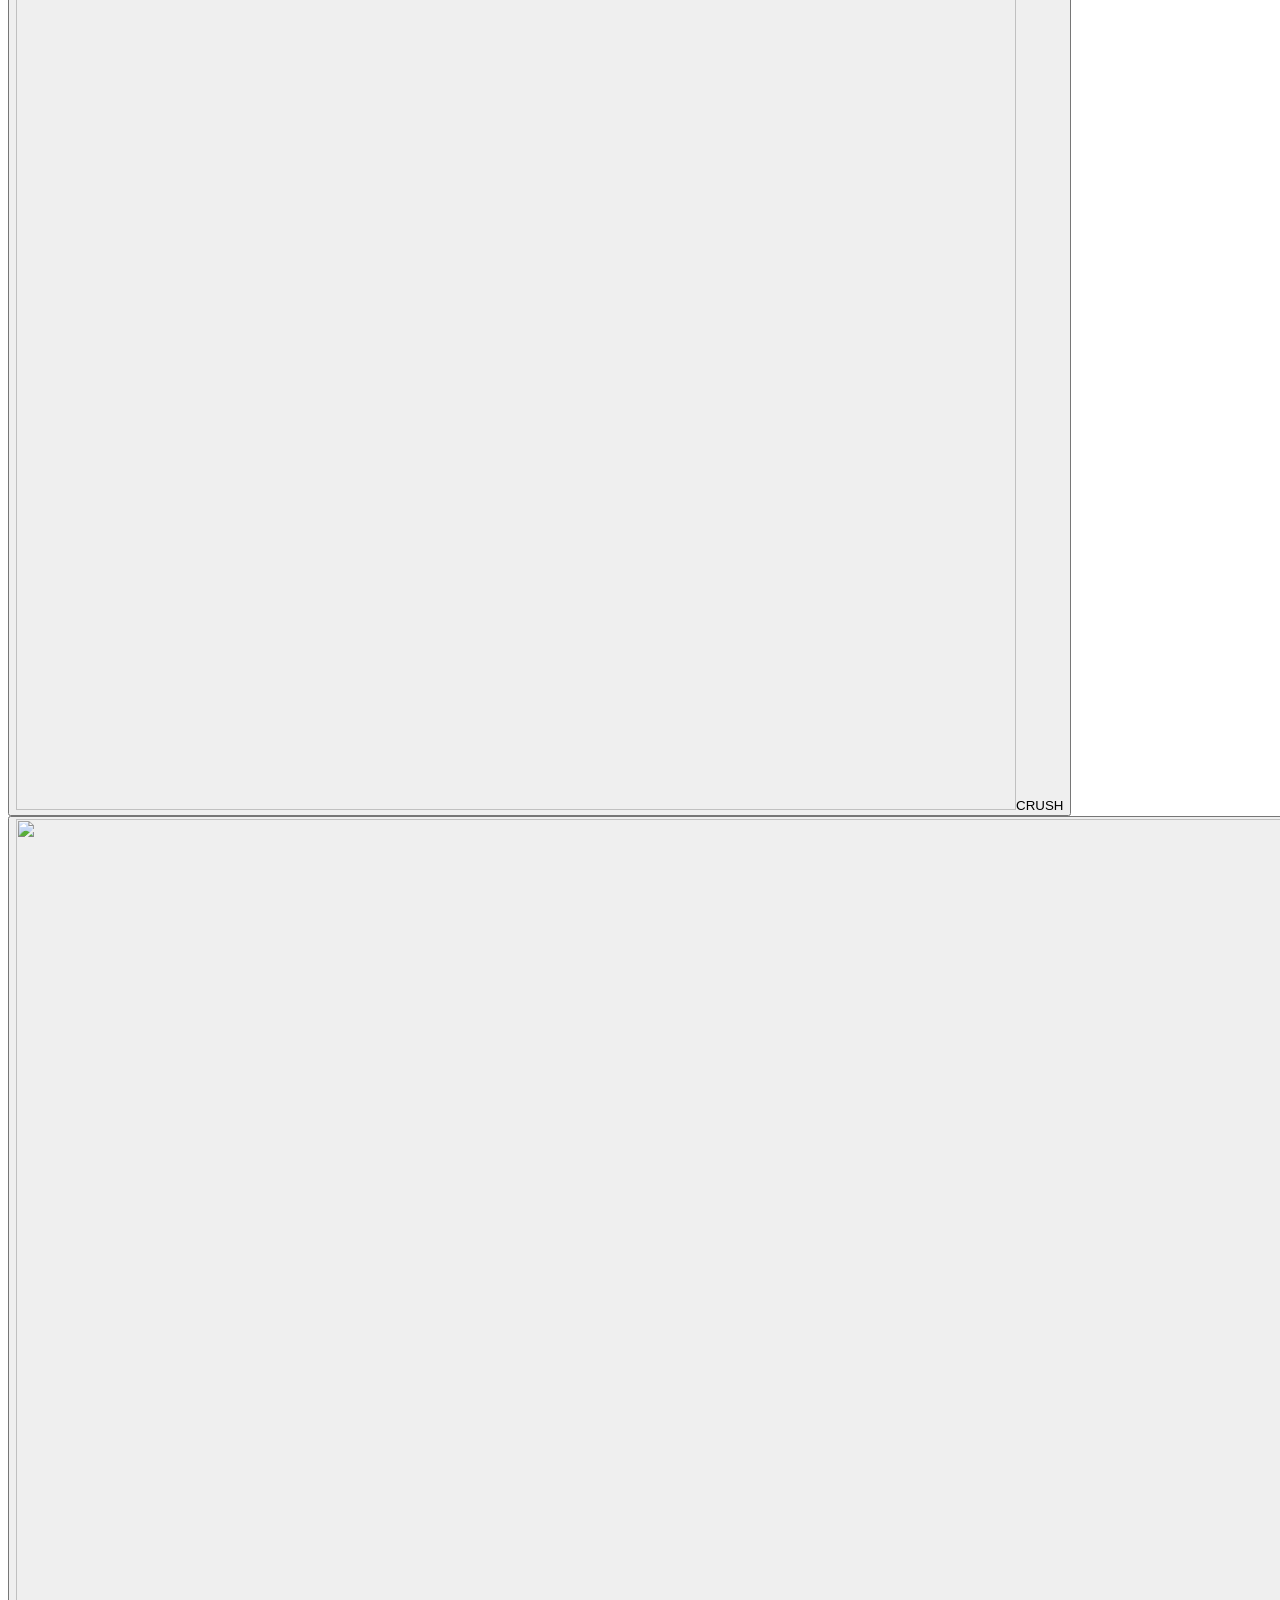
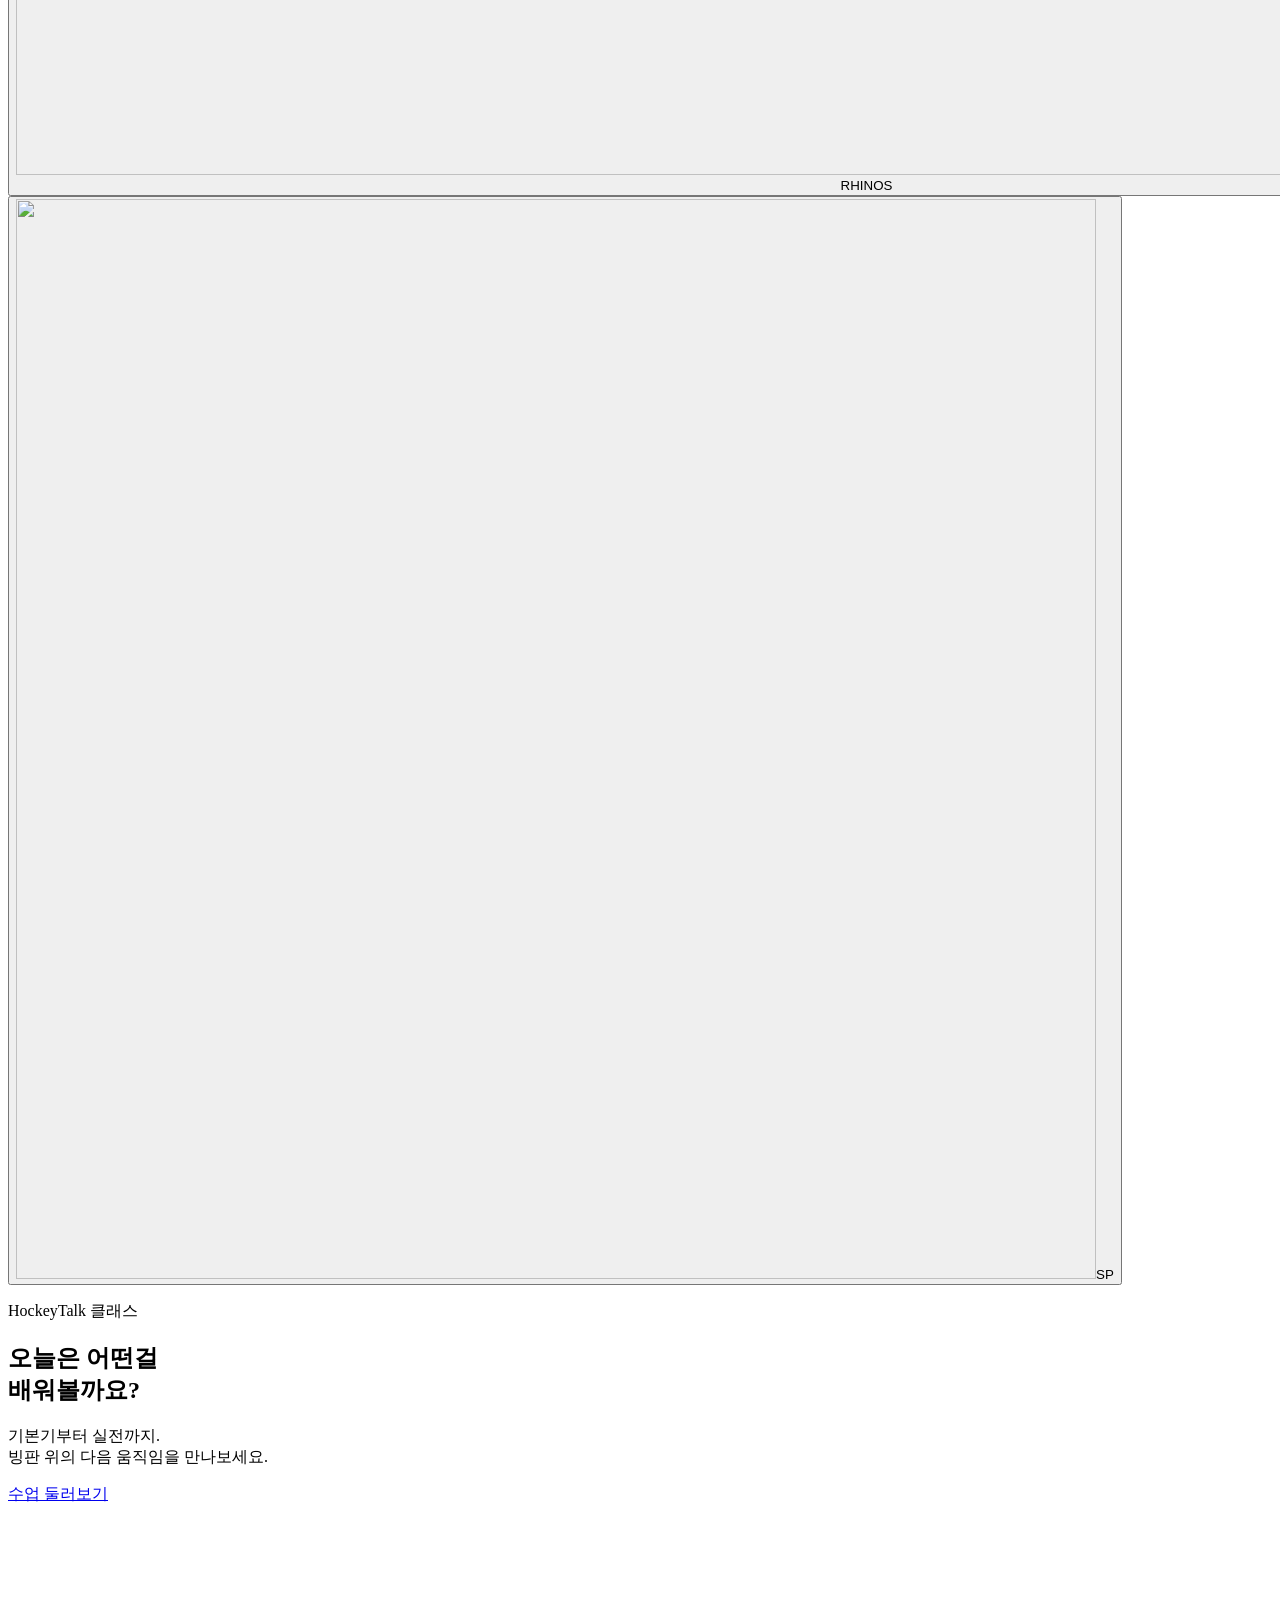
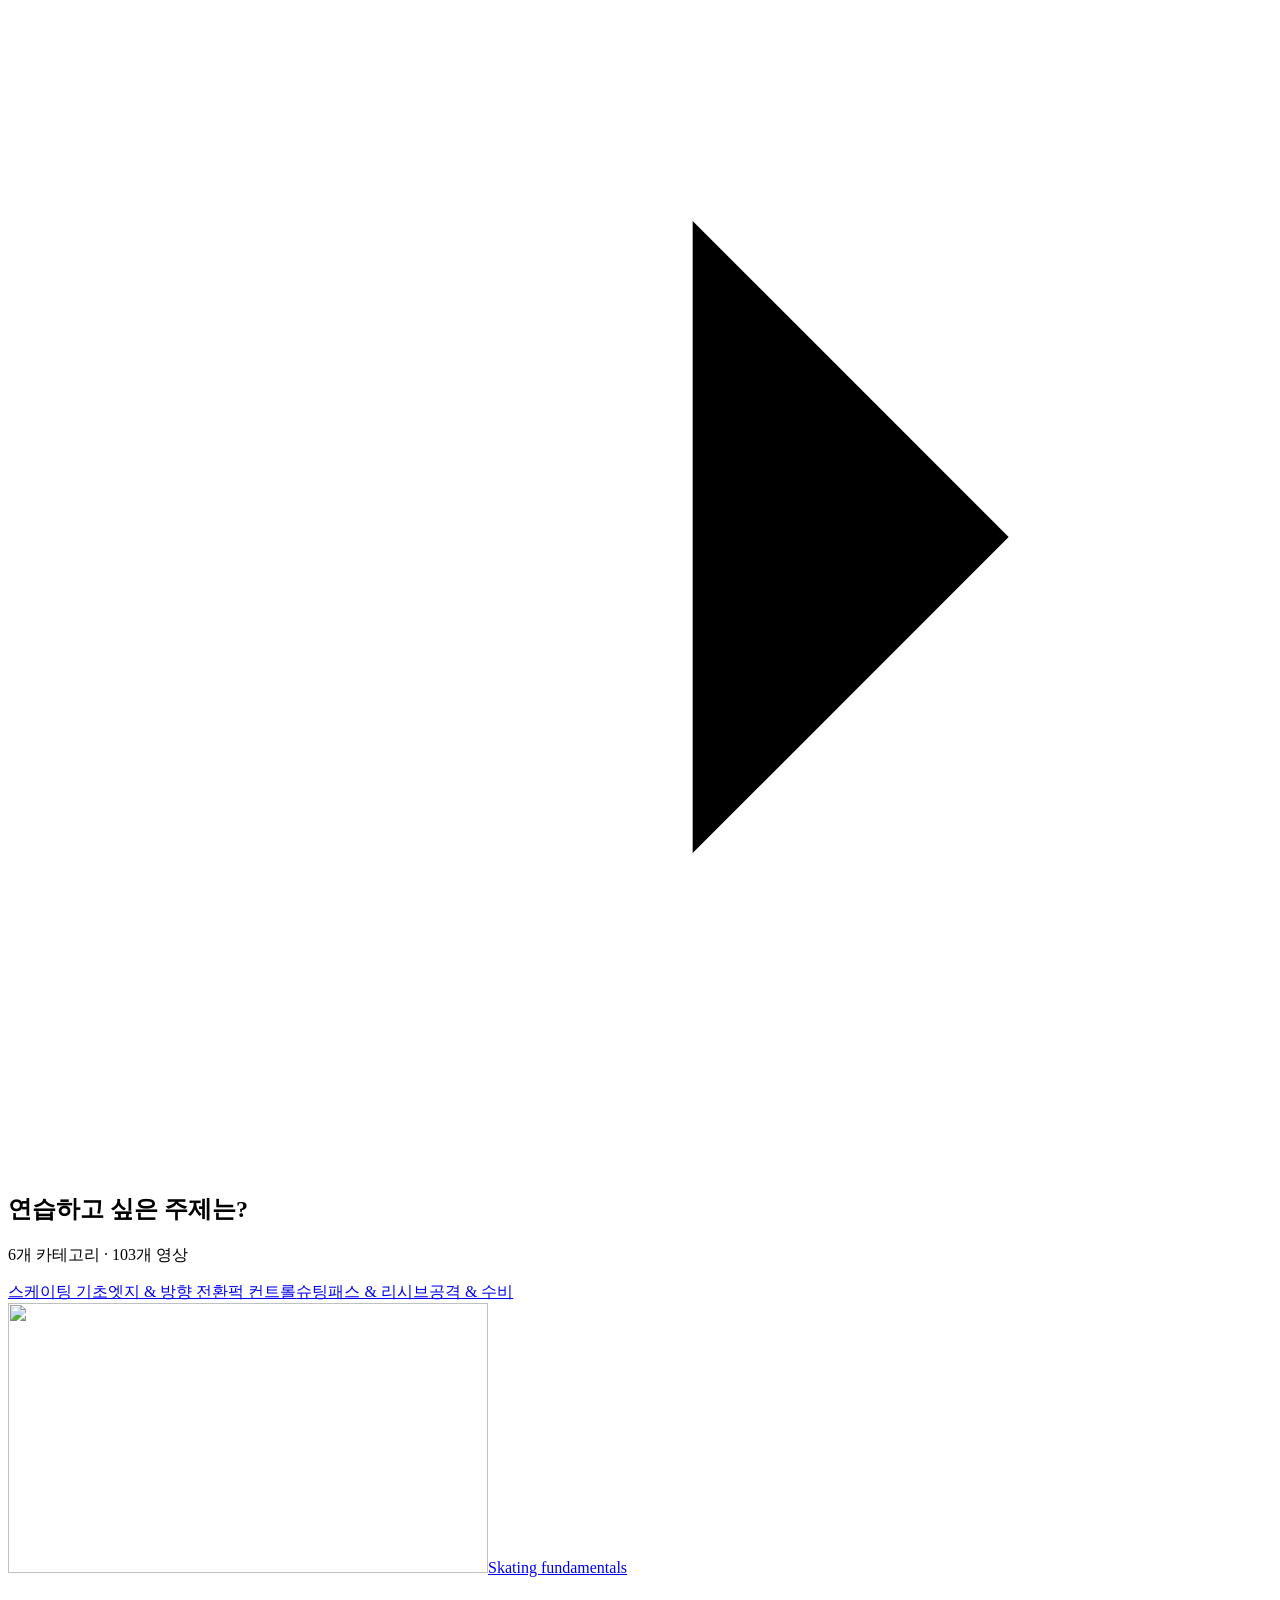
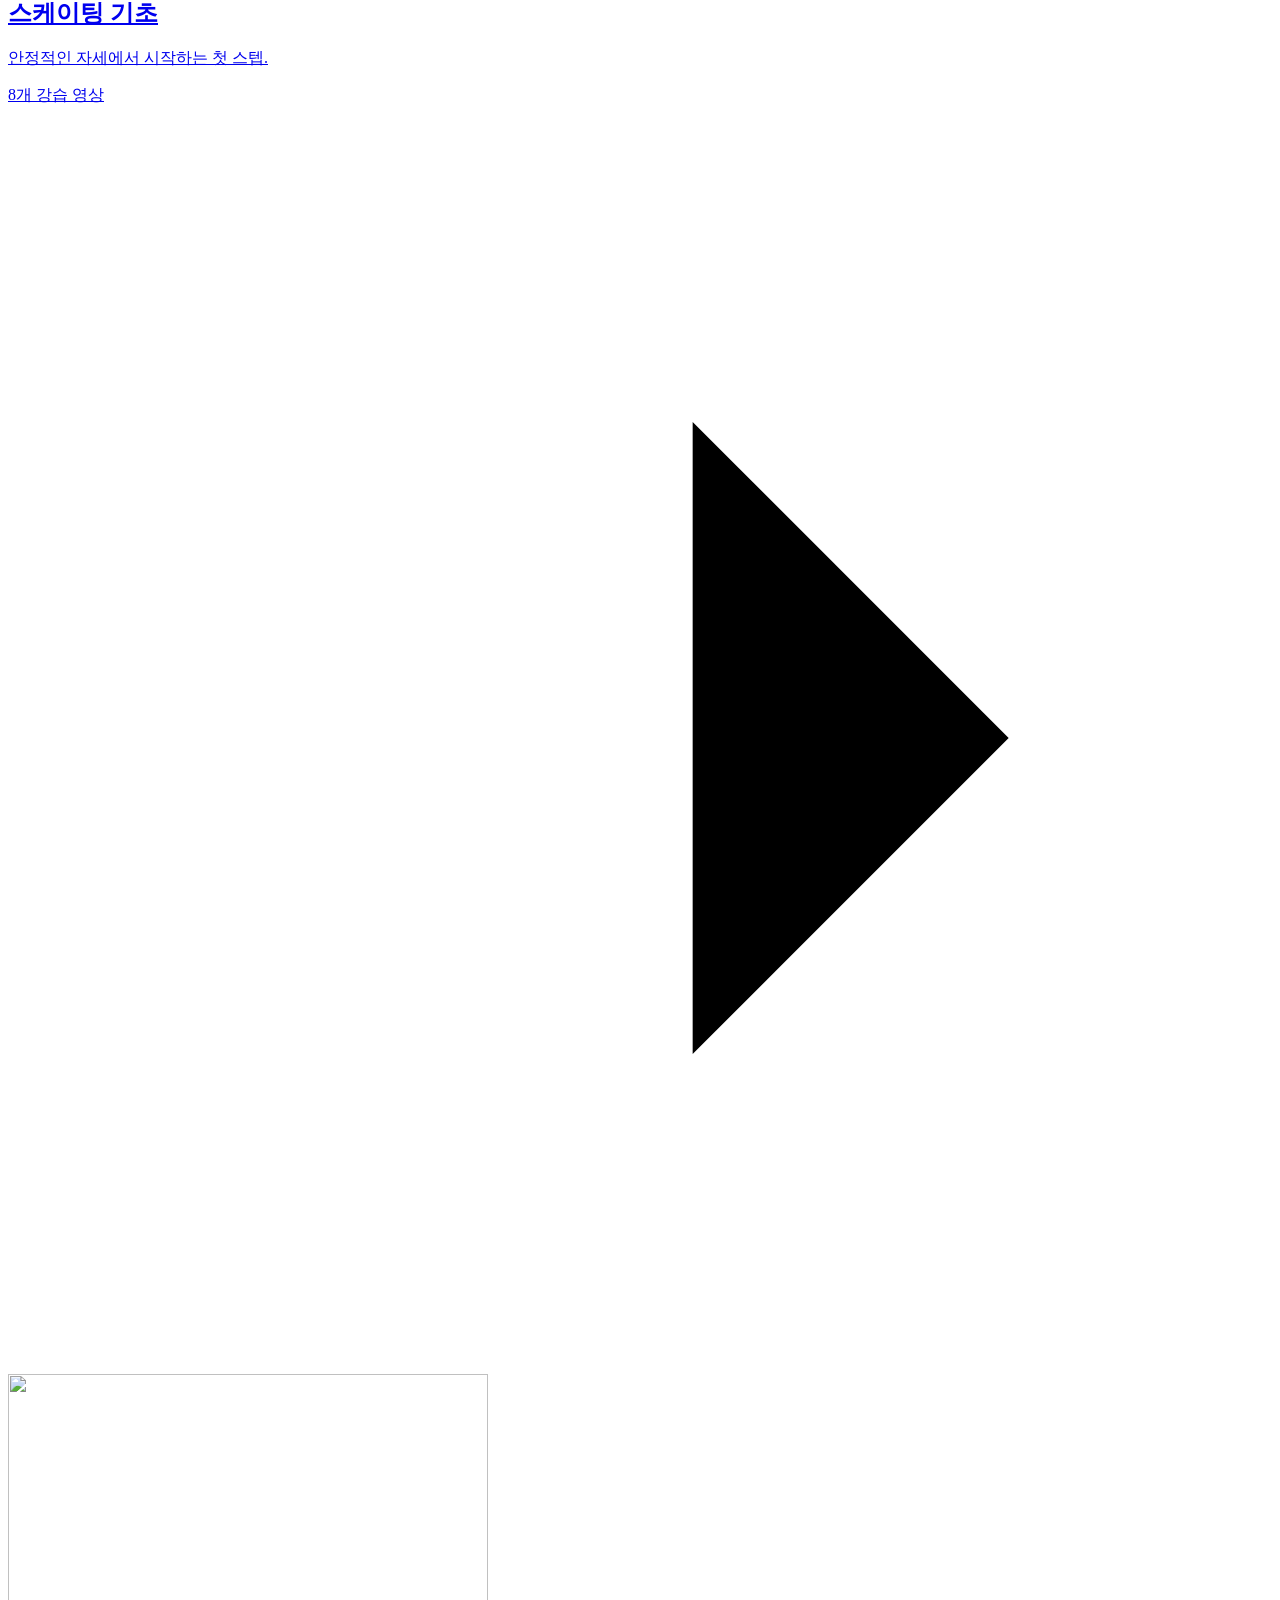
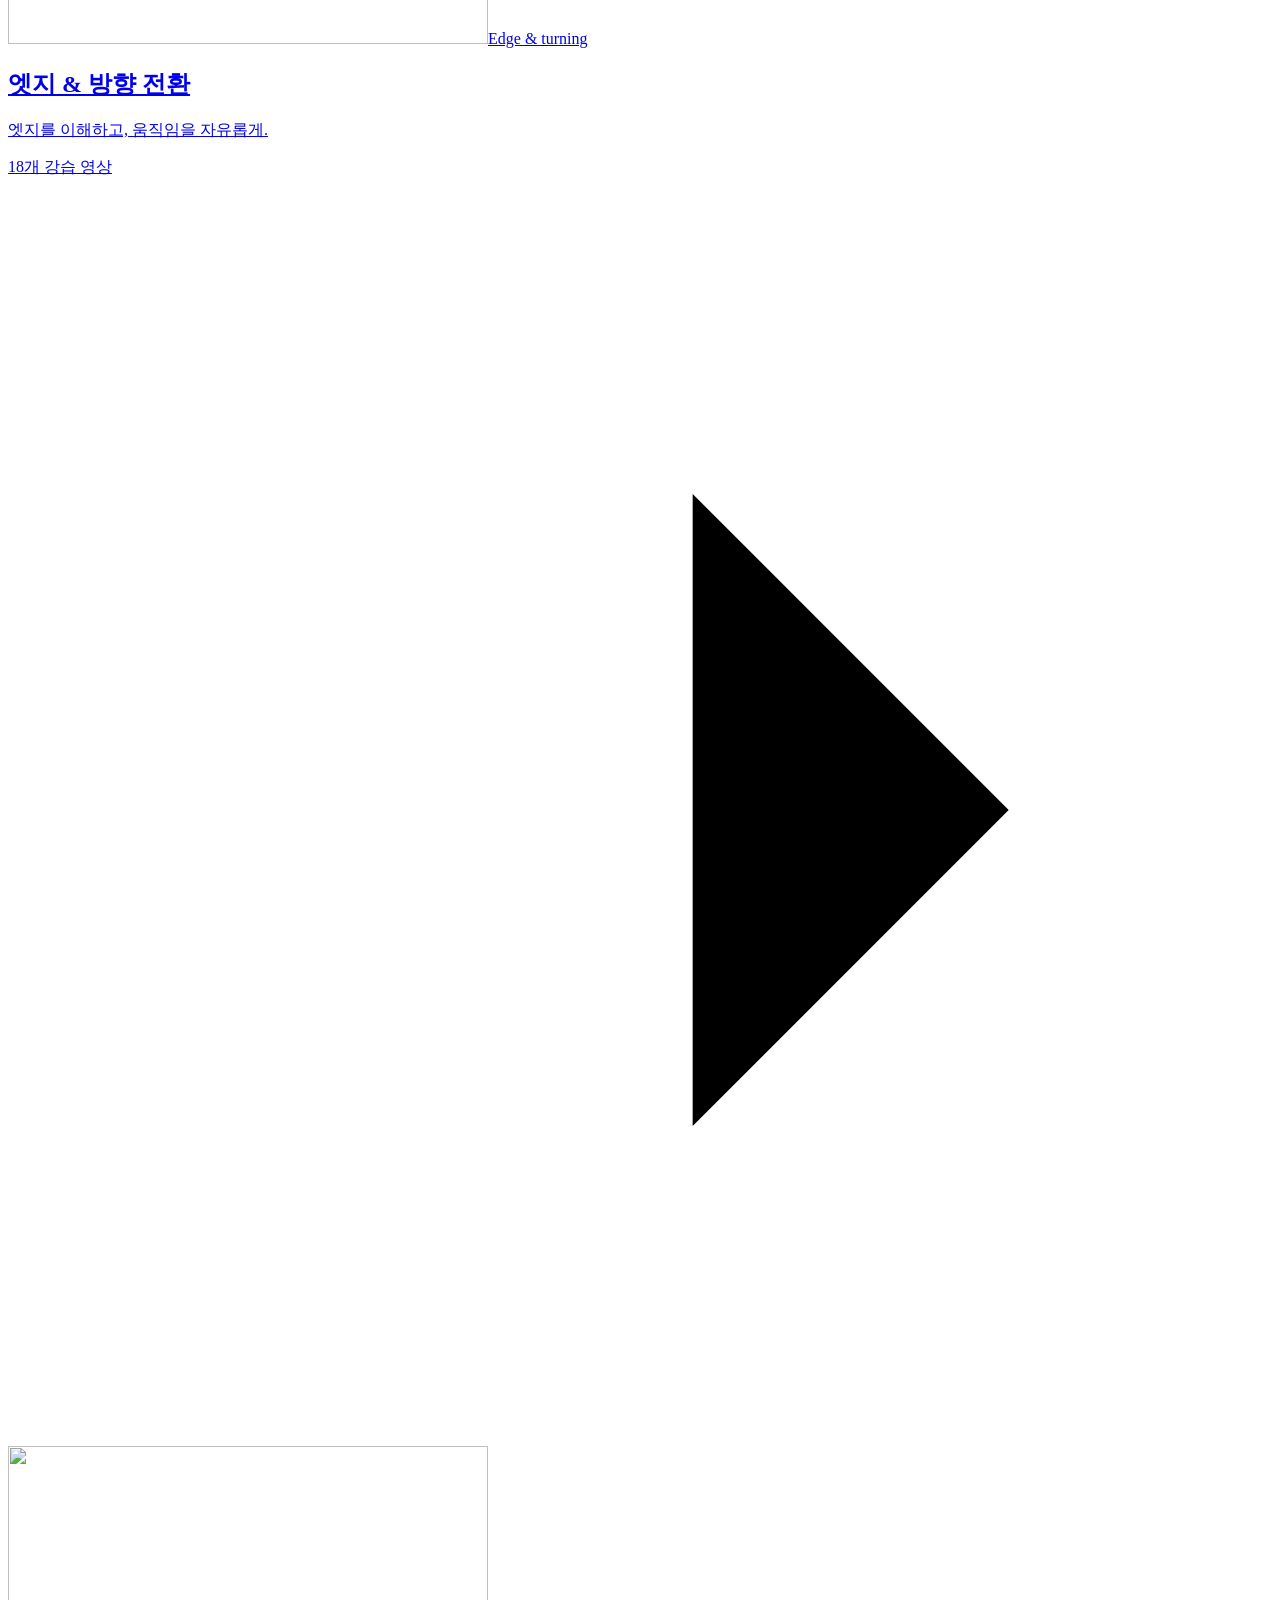
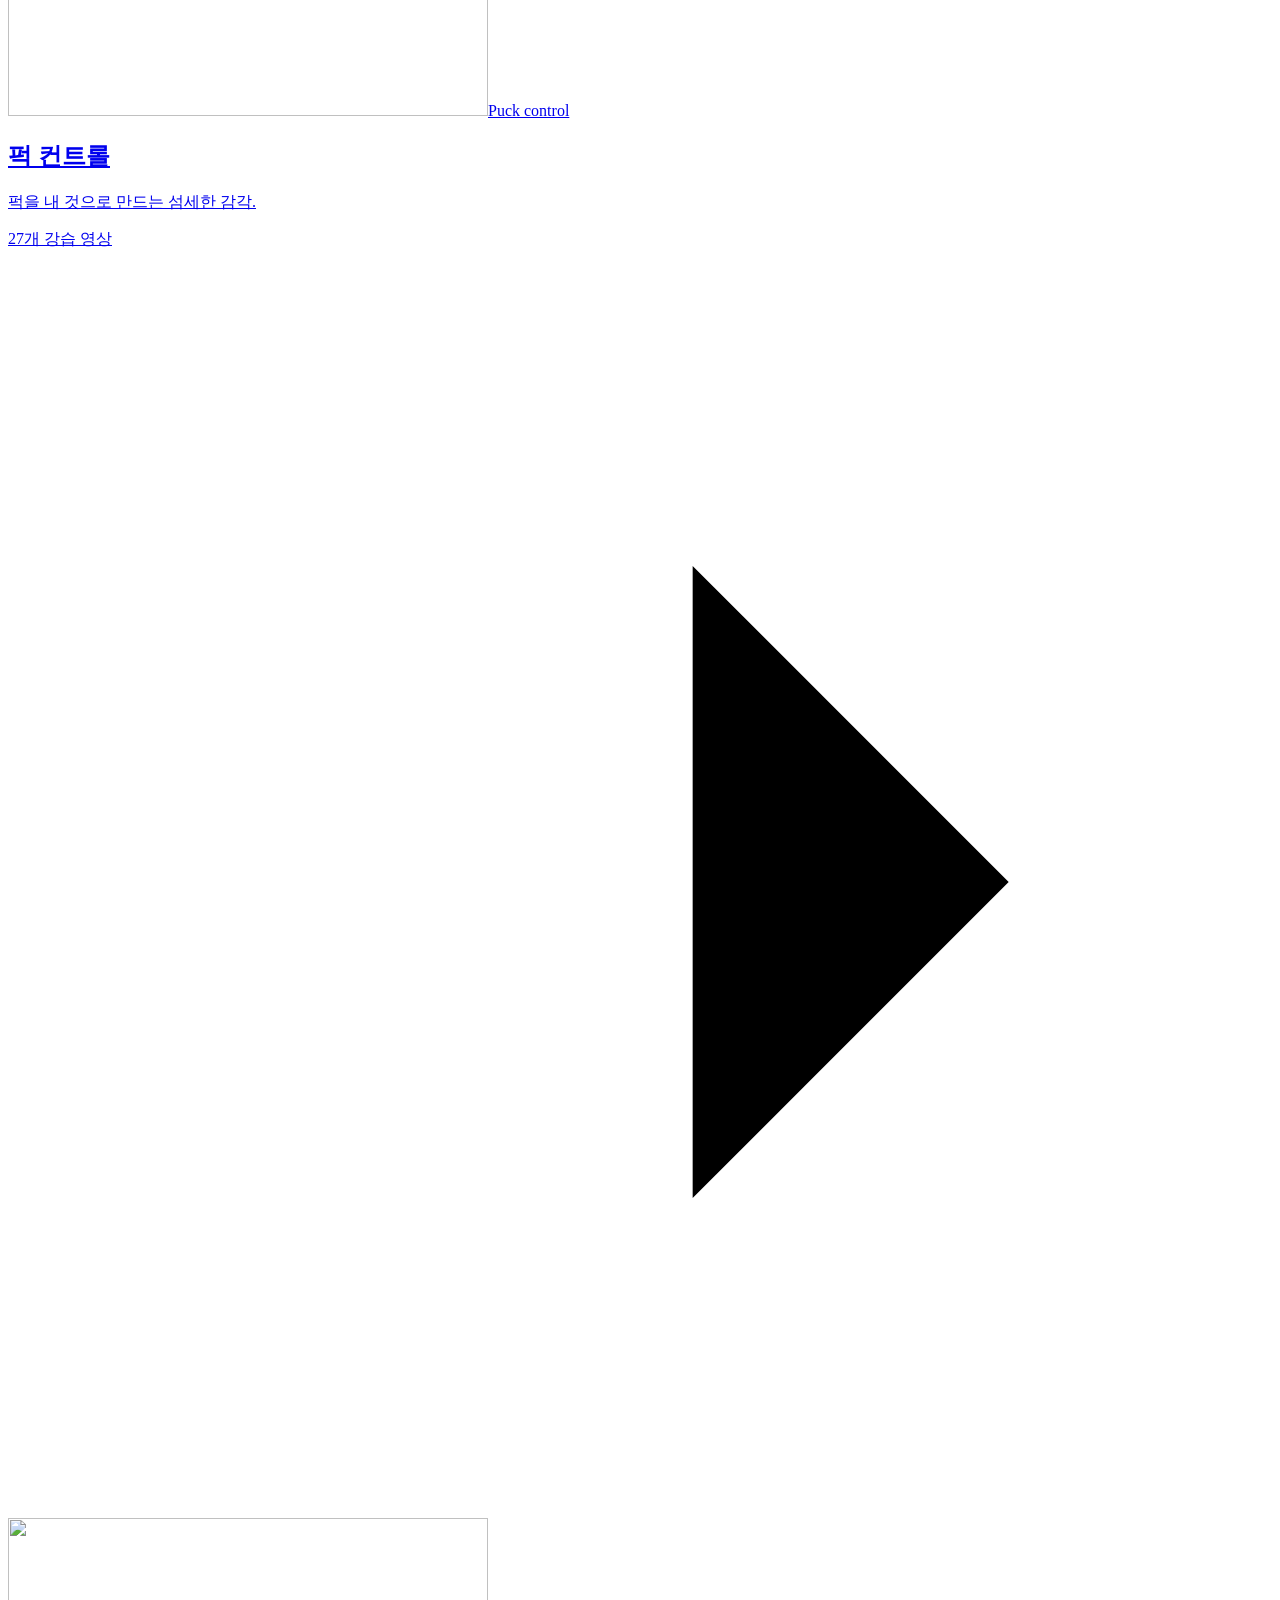
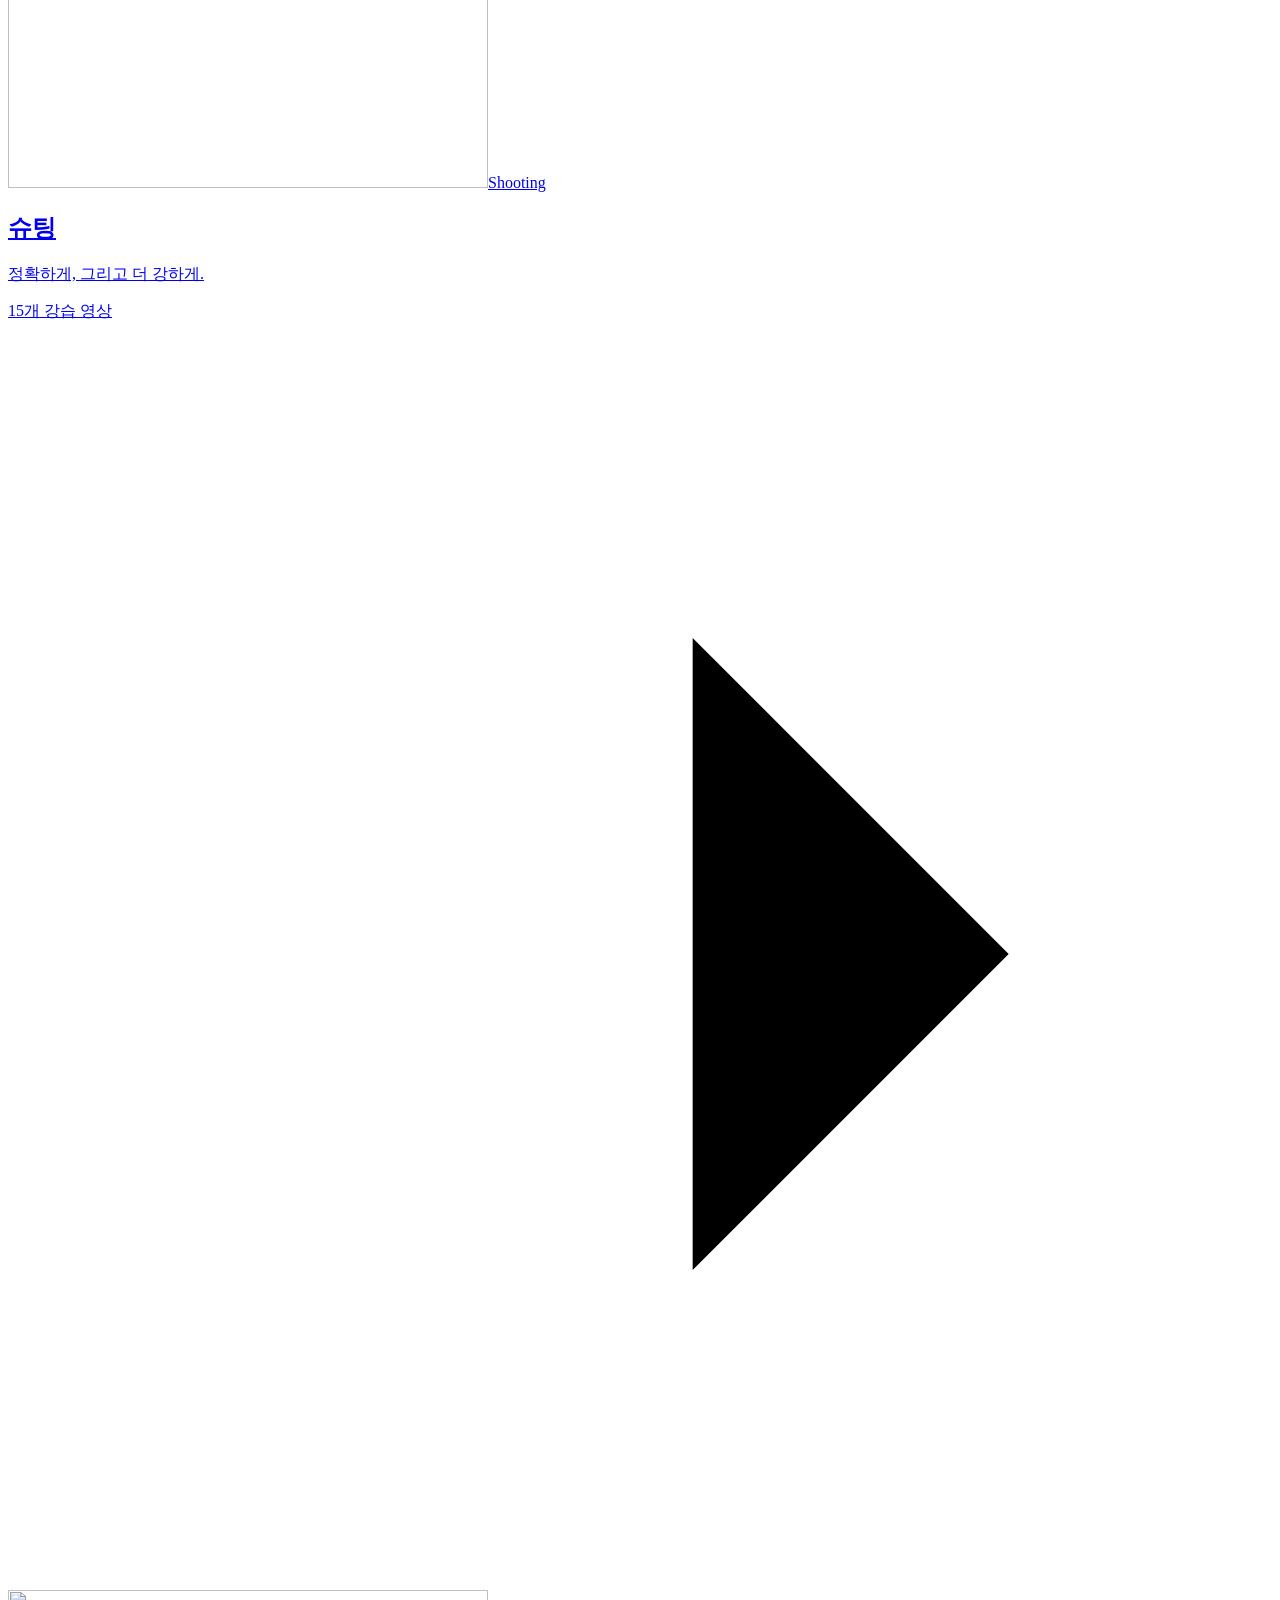
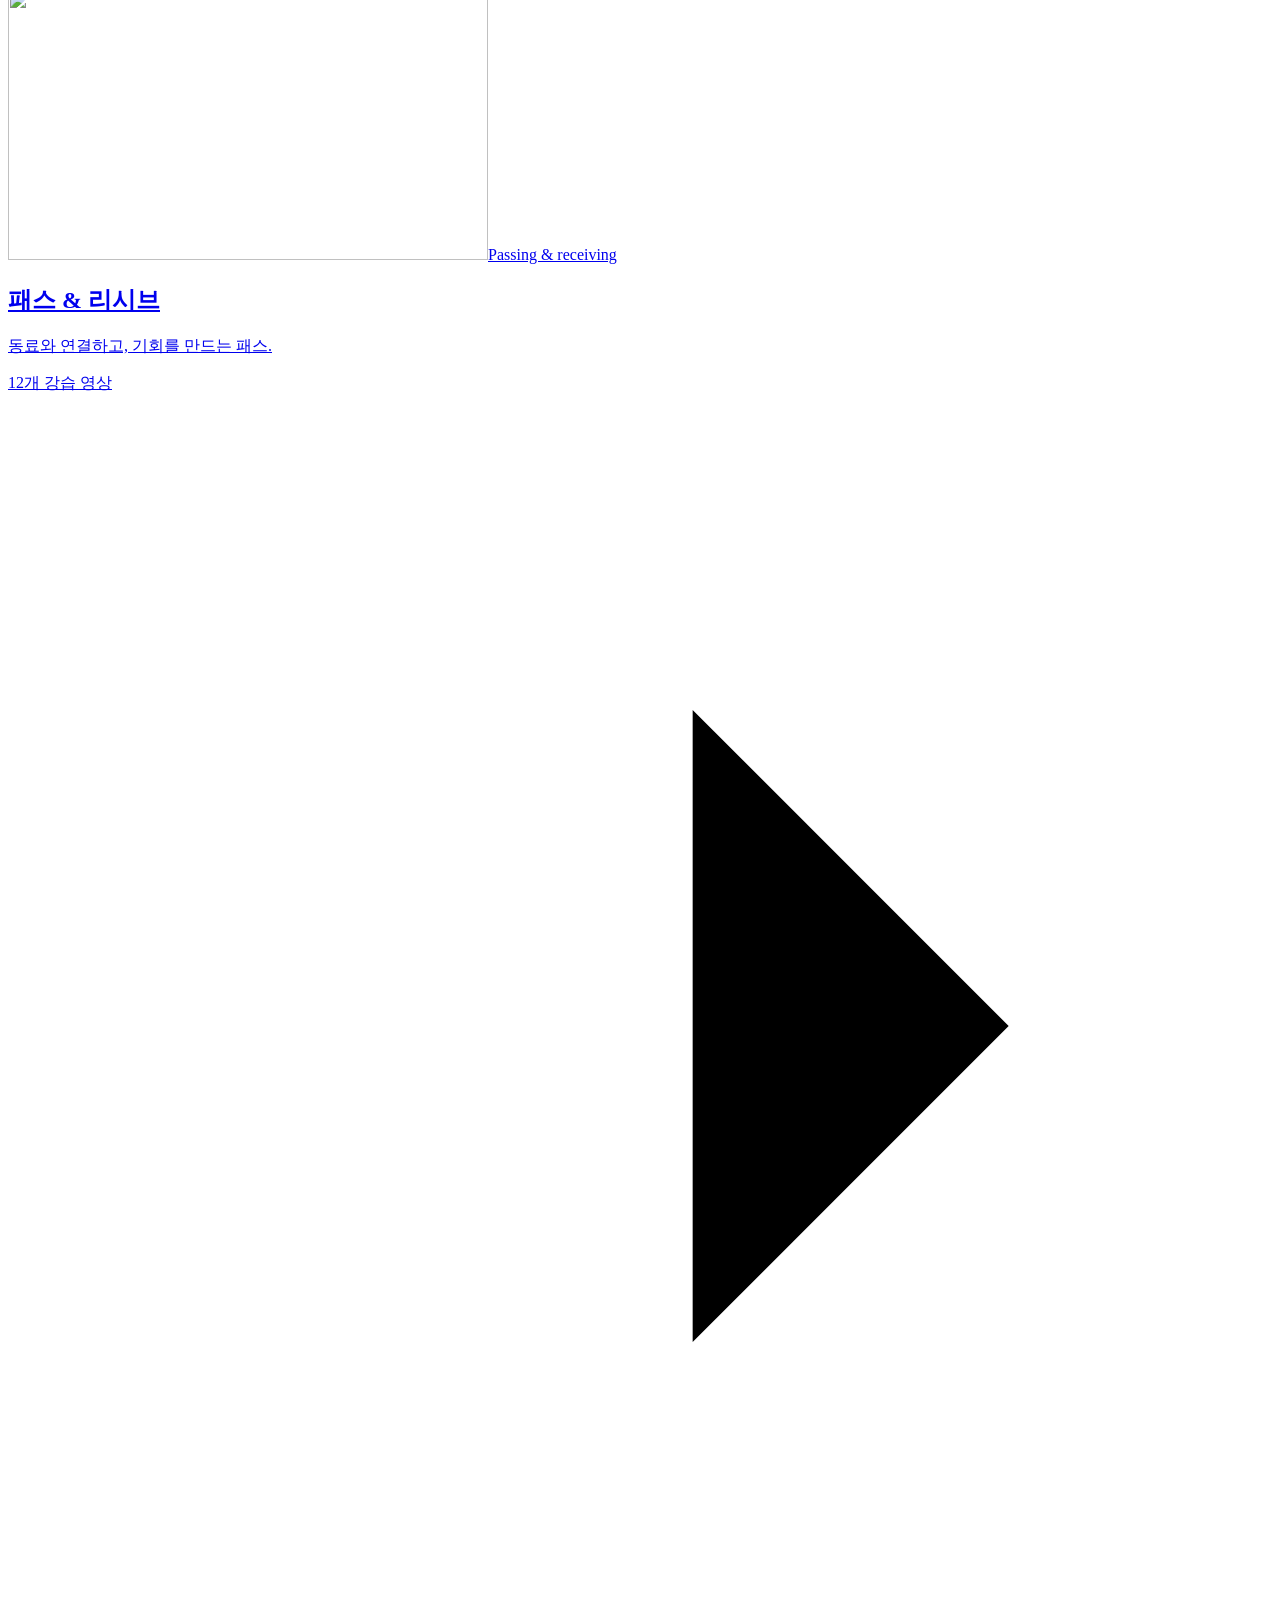
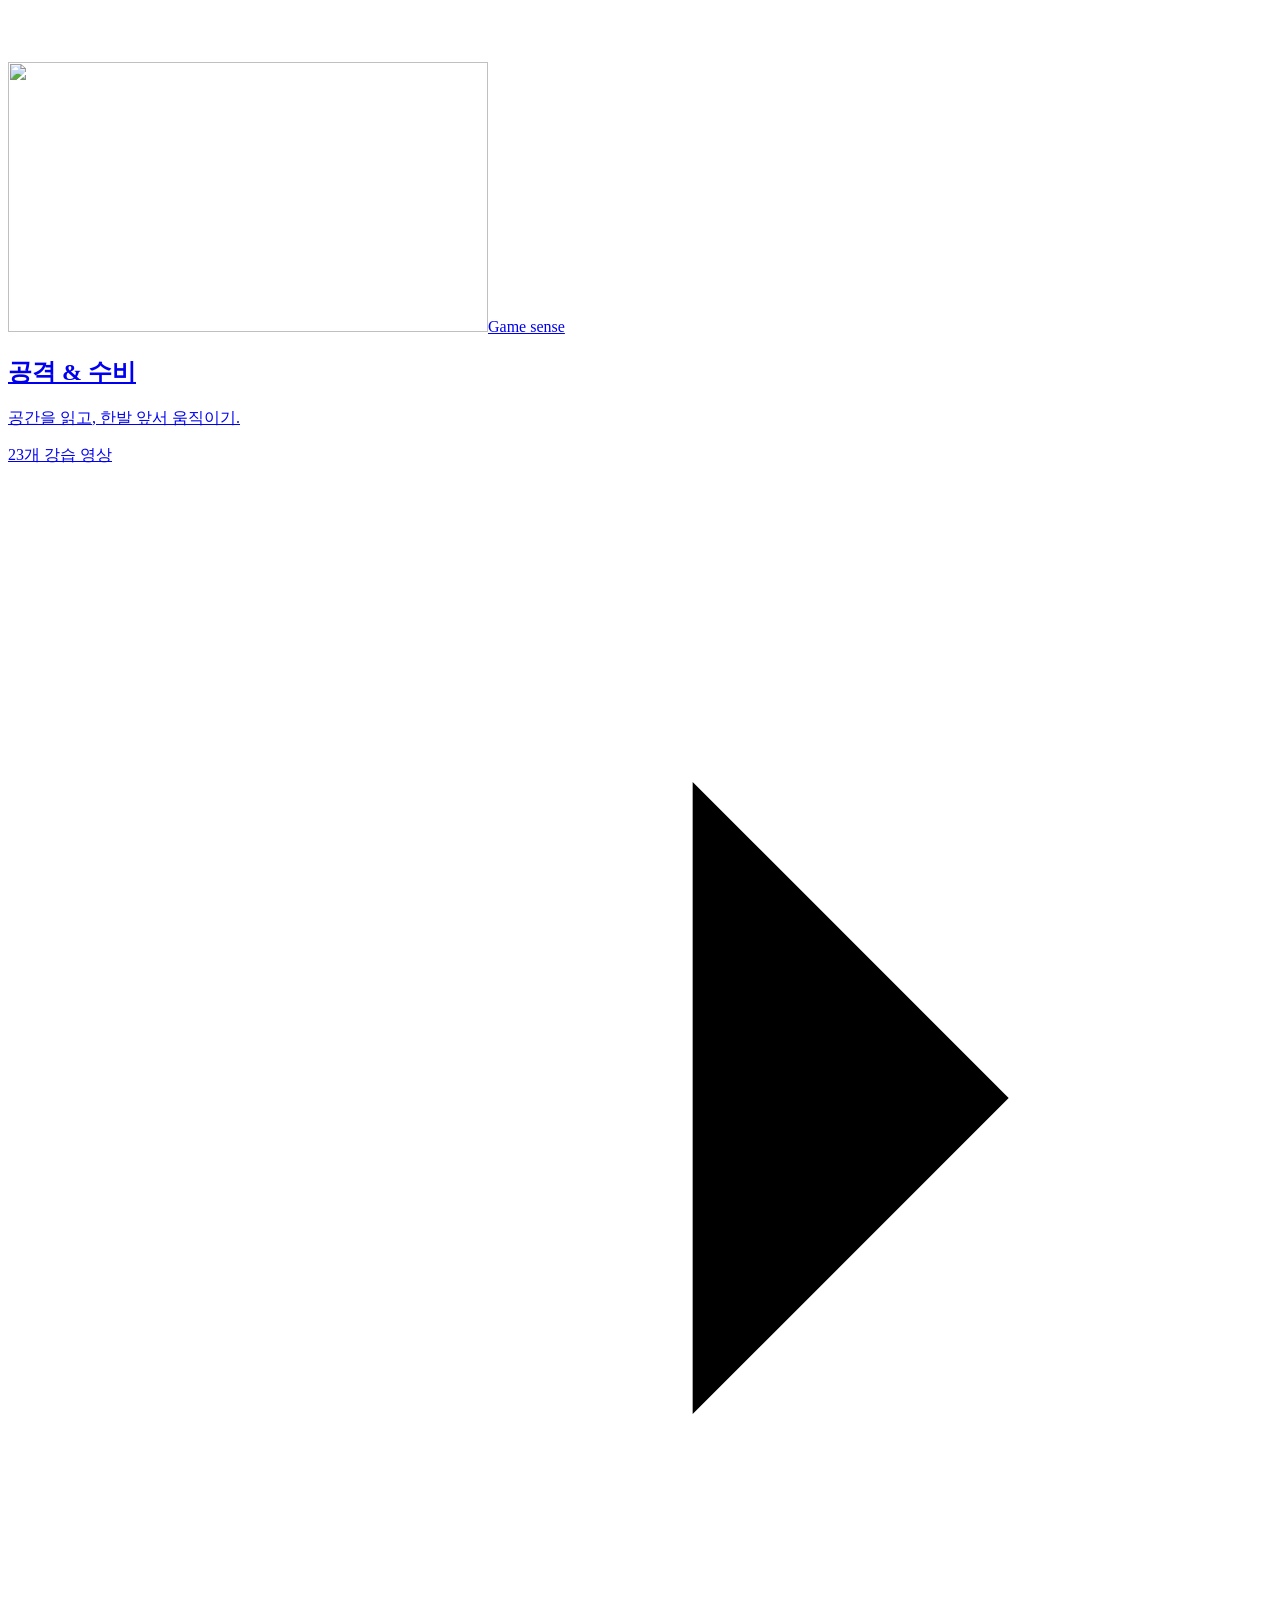
==== commit 90e89680: "Deploy HockeyTalk-Source 747c7e902400eea1a252e5cf531b6fb44b387798" ====
--- a/index.html
+++ b/index.html
@@ -5,14 +5,16 @@
     <meta name="viewport" content="width=device-width,initial-scale=1" />
     <meta name="referrer" content="strict-origin-when-cross-origin" />
     <meta http-equiv="Content-Security-Policy" content="default-src 'self'; base-uri 'self'; object-src 'none'; script-src 'self' https://challenges.cloudflare.com; style-src 'self' 'unsafe-inline' https://challenges.cloudflare.com; img-src 'self' data: https://i.ytimg.com https://img.youtube.com https://challenges.cloudflare.com; font-src 'self' data:; connect-src 'self' https://*.supabase.co https://challenges.cloudflare.com; frame-src https://challenges.cloudflare.com" />
-    <title>아이스하키 강습 영상 모아보기 · HockeyTalk</title>
+    <title>아이스하키 강습 영상 모아보기 · HockeyTalk 하키톡</title>
+    <link rel="preconnect" href="https://i.ytimg.com" />
     <link rel="canonical" href="https://wooengcompany.github.io/HockeyTalk/" />
+    <meta name="google-site-verification" content="x6cjqg5AnFUwn9LBprPnFXuz_NAB48xFfSgCCOpLCp8" />
     <meta
       name="description"
       content="HockeyTalk의 아이스하키 강습 영상을 스케이팅, 엣지, 퍽 컨트롤, 슈팅, 패스, 공격과 수비로 찾아보세요."
     />
     <meta name="theme-color" content="#111111" />
-    <meta property="og:title" content="아이스하키 강습 영상 모아보기 · HockeyTalk" />
+    <meta property="og:title" content="아이스하키 강습 영상 모아보기 · HockeyTalk 하키톡" />
     <meta property="og:type" content="website" />
     <meta property="og:site_name" content="HockeyTalk" />
     <meta property="og:locale" content="ko_KR" />
@@ -46,10 +48,10 @@
       rel="apple-touch-icon"
       href="/HockeyTalk/assets/logos/hockeytalk-logo.jpg"
     />
-    <script type="module" crossorigin src="/HockeyTalk/assets/index-B1kjUqCC.js"></script>
-    <link rel="stylesheet" crossorigin href="/HockeyTalk/assets/index-x4HgMfHE.css">
+    <script type="module" crossorigin src="/HockeyTalk/assets/index-DBRM8d6O.js"></script>
+    <link rel="stylesheet" crossorigin href="/HockeyTalk/assets/index-DLf2r6n7.css">
   </head>
   <body class="home-page">
-    <div id="root"><link rel="preload" as="image" href="/HockeyTalk/assets/logos/hockeytalk-logo.jpg"/><link rel="preload" as="image" href="/HockeyTalk/assets/logos/crush-transparent.png"/><link rel="preload" as="image" href="/HockeyTalk/assets/logos/rhinos-transparent.png"/><link rel="preload" as="image" href="/HockeyTalk/assets/logos/sp-transparent.svg"/><link rel="preload" as="image" href="https://i.ytimg.com/vi/jVwmbw0fbvU/hqdefault.jpg?sqp=-oaymwEjCOADEI4CSFryq4qpAxUIARUAAAAAGAElAADIQj0AgKJDeAE=&amp;rs=AOn4CLAQ-Fbptb7gkT_NTuFyDVQpEuGROQ"/><link rel="preload" as="image" href="https://i.ytimg.com/vi/Siw4kZ1m7aQ/hqdefault.jpg?sqp=-oaymwEjCOADEI4CSFryq4qpAxUIARUAAAAAGAElAADIQj0AgKJDeAE=&amp;rs=AOn4CLDYmEMm5Sy9P4cDAjJECxoQMFocjw"/><link rel="preload" as="image" href="https://i.ytimg.com/vi/ZUtCukxVSy8/hqdefault.jpg?sqp=-oaymwEjCOADEI4CSFryq4qpAxUIARUAAAAAGAElAADIQj0AgKJDeAE=&amp;rs=AOn4CLBP2W40VSyMJRfU6OEANhL4K2dgKA"/><a class="skip" href="#main">본문으로 건너뛰기</a><header><nav class="nav" aria-label="주 메뉴"><button class="menu-button" aria-label="메뉴 열기" aria-expanded="false" aria-controls="side-menu" aria-haspopup="dialog"><svg viewBox="0 0 24 24" aria-hidden="true"><path d="M4 6h16M4 12h16M4 18h16"></path></svg></button><a class="brand" href="/HockeyTalk/" aria-label="HockeyTalk 홈"><img class="brand-logo" src="/HockeyTalk/assets/logos/hockeytalk-logo.jpg" alt="" width="44" height="44"/><span>HockeyTalk</span></a><div class="nav-links"><a href="/HockeyTalk/" class="active">수업 둘러보기</a><a class="channel-link" href="https://www.youtube.com/@hockeytalk4160" target="_top" rel="noopener noreferrer">YouTube 채널 <svg viewBox="0 0 24 24" aria-hidden="true"><path d="M14 3h7v7m0-7-11 11M10 3H5a2 2 0 0 0-2 2v14a2 2 0 0 0 2 2h14a2 2 0 0 0 2-2v-5"></path></svg></a></div><div class="nav-user"><a class="nav-account" href="#/login">로그인</a></div></nav></header><dialog id="side-menu" class="side-menu" aria-labelledby="menu-title"><div class="menu-heading"><strong id="menu-title">HockeyTalk</strong><button type="button" class="menu-close" aria-label="메뉴 닫기" autofocus="">×</button></div><nav aria-label="전체 메뉴"><a class="drawer-home" href="/HockeyTalk/">수업 둘러보기</a><a class="drawer-account" href="#/login">로그인</a><a href="/HockeyTalk/category/skating/">스케이팅 기초</a><a href="/HockeyTalk/category/edge-turn/">엣지 &amp; 방향 전환</a><a href="/HockeyTalk/category/puck-control/">퍽 컨트롤</a><a href="/HockeyTalk/category/shooting/">슈팅</a><a href="/HockeyTalk/category/passing/">패스 &amp; 리시브</a><a href="/HockeyTalk/category/game-sense/">공격 &amp; 수비</a><a class="drawer-channel" href="https://www.youtube.com/@hockeytalk4160" target="_top" rel="noopener noreferrer">YouTube 채널 <svg viewBox="0 0 24 24" aria-hidden="true"><path d="M14 3h7v7m0-7-11 11M10 3H5a2 2 0 0 0-2 2v14a2 2 0 0 0 2 2h14a2 2 0 0 0 2-2v-5"></path></svg></a></nav><p class="drawer-footer">기본기부터 실전까지.<br/>HockeyTalk 클래스</p></dialog><main tabindex="-1" id="main" class="home-main"><section class="hero" aria-labelledby="hero-title"><div class="hero-inner"><div class="team-experience" data-team="none"><div class="team-atmosphere" aria-hidden="true"><img data-backdrop="crush" src="/HockeyTalk/assets/logos/crush-transparent.png" alt=""/><img data-backdrop="rhinos" src="/HockeyTalk/assets/logos/rhinos-transparent.png" alt=""/><img data-backdrop="sp" src="/HockeyTalk/assets/logos/sp-transparent.svg" alt=""/></div><div class="team-stage" role="group" aria-label="팀을 선택하면 훈련 정보를 볼 수 있습니다"><button class="team-slice team-crush" type="button" data-team-select="crush" aria-expanded="false" aria-controls="team-crush-info" aria-label="CRUSH 팀 정보"><span class="team-art"><img src="/HockeyTalk/assets/logos/crush-transparent.png" alt="" width="1000" height="1000" fetchPriority="high"/></span><span class="team-name">CRUSH</span></button><button class="team-slice team-rhinos" type="button" data-team-select="rhinos" aria-expanded="false" aria-controls="team-rhinos-info" aria-label="RHINOS 팀 정보"><span class="team-art"><img src="/HockeyTalk/assets/logos/rhinos-transparent.png" alt="" width="1701" height="956" fetchPriority="high"/></span><span class="team-name">RHINOS</span></button><button class="team-slice team-sp" type="button" data-team-select="sp" aria-expanded="false" aria-controls="team-sp-info" aria-label="SP 팀 정보"><span class="team-art"><img src="/HockeyTalk/assets/logos/sp-transparent.svg" alt="" width="1080" height="1080" fetchPriority="high"/></span><span class="team-name">SP</span></button><span class="team-divider divider-one" aria-hidden="true"></span><span class="team-divider divider-two" aria-hidden="true"></span><div class="team-information" aria-live="polite"><section id="team-crush-info" class="team-details" hidden="" aria-labelledby="crush-title"><div class="team-summary"><h2 id="crush-title">CRUSH</h2><p>성인팀</p></div><ul class="team-schedule"><li><strong>수요일 · 걸크러쉬</strong><span>하남 아이스박스 3층</span><time>21:00–22:30</time></li><li><strong>토요일 · 크러쉬</strong><span>하남 아이스박스 3층</span><time>19:30–21:00</time></li><li><strong>일요일 · 크러쉬</strong><span>신사 와이키키</span><time>20:30–22:00</time></li></ul></section><section id="team-rhinos-info" class="team-details" hidden="" aria-labelledby="rhinos-title"><div class="team-summary"><h2 id="rhinos-title">RHINOS</h2><p>유소년팀</p></div><ul class="team-schedule"><li><strong>토요일 · 챌린지</strong><span>분당 아이스아레나</span><time>14:00–15:30</time></li><li><strong>토요일 · 비기너</strong><span>분당 아이스아레나</span><time>15:30–17:00</time></li></ul></section><section id="team-sp-info" class="team-details" hidden="" aria-labelledby="sp-title"><div class="team-summary"><h2 id="sp-title">SP</h2><p>유소년 그룹 레슨</p></div><ul class="team-schedule"><li><strong>화요일</strong><span>하남 아이스박스 3층</span><time>20:00–21:30</time></li></ul></section></div><button class="team-reset" type="button" hidden="">전체 팀 보기</button></div></div><div class="hero-copy"><p class="eyebrow">HockeyTalk 클래스</p><h1 id="hero-title">오늘은 어떤걸 <br/>배워볼까요?</h1><p class="hero-description">기본기부터 실전까지.<br/> 빙판 위의 다음 움직임을 만나보세요.</p><a class="pill-link" href="#lessons">수업 둘러보기 <svg viewBox="0 0 24 24" aria-hidden="true"><path d="M5 12h14m-6-6 6 6-6 6"></path></svg></a></div></div></section><section id="lessons" class="lesson-directory container" aria-labelledby="directory-title"><div class="directory-heading"><h2 id="directory-title">연습하고 싶은 주제는?</h2><p class="intro-note">6<!-- -->개 카테고리 · <!-- -->103<!-- -->개 영상</p></div><nav class="quick-nav" aria-label="강습 바로가기"><a href="/HockeyTalk/category/skating/">스케이팅 기초</a><a href="/HockeyTalk/category/edge-turn/">엣지 &amp; 방향 전환</a><a href="/HockeyTalk/category/puck-control/">퍽 컨트롤</a><a href="/HockeyTalk/category/shooting/">슈팅</a><a href="/HockeyTalk/category/passing/">패스 &amp; 리시브</a><a href="/HockeyTalk/category/game-sense/">공격 &amp; 수비</a></nav></section><div class="container lesson-content"><section class="category-grid" aria-label="강습 카테고리"><a class="category-card" href="/HockeyTalk/category/skating/" style="--i:0"><div class="cover"><img src="https://i.ytimg.com/vi/jVwmbw0fbvU/hqdefault.jpg?sqp=-oaymwEjCOADEI4CSFryq4qpAxUIARUAAAAAGAElAADIQj0AgKJDeAE=&amp;rs=AOn4CLAQ-Fbptb7gkT_NTuFyDVQpEuGROQ" alt="스케이팅의 기본 메커니즘, 베이직 스케이팅" width="480" height="270" decoding="async" loading="eager"/><span class="image-tag">Skating fundamentals</span></div><div class="card-info" data-reveal="true"><h2>스케이팅 기초</h2><p>안정적인 자세에서 시작하는 첫 스텝.</p><div class="card-bottom"><span>8<!-- -->개 강습 영상</span><span class="circle-arrow"><svg viewBox="0 0 24 24" aria-hidden="true"><path d="M5 12h14m-6-6 6 6-6 6"></path></svg></span></div></div></a><a class="category-card" href="/HockeyTalk/category/edge-turn/" style="--i:1"><div class="cover"><img src="https://i.ytimg.com/vi/Siw4kZ1m7aQ/hqdefault.jpg?sqp=-oaymwEjCOADEI4CSFryq4qpAxUIARUAAAAAGAElAADIQj0AgKJDeAE=&amp;rs=AOn4CLDYmEMm5Sy9P4cDAjJECxoQMFocjw" alt="Road to Mohawk ep1 – 인엣지 (Inside Edge) 이해" width="480" height="270" decoding="async" loading="eager"/><span class="image-tag">Edge &amp; turning</span></div><div class="card-info" data-reveal="true"><h2>엣지 &amp; 방향 전환</h2><p>엣지를 이해하고, 움직임을 자유롭게.</p><div class="card-bottom"><span>18<!-- -->개 강습 영상</span><span class="circle-arrow"><svg viewBox="0 0 24 24" aria-hidden="true"><path d="M5 12h14m-6-6 6 6-6 6"></path></svg></span></div></div></a><a class="category-card" href="/HockeyTalk/category/puck-control/" style="--i:2"><div class="cover"><img src="https://i.ytimg.com/vi/ZUtCukxVSy8/hqdefault.jpg?sqp=-oaymwEjCOADEI4CSFryq4qpAxUIARUAAAAAGAElAADIQj0AgKJDeAE=&amp;rs=AOn4CLBP2W40VSyMJRfU6OEANhL4K2dgKA" alt="퍽을 다루는 감각을 깨우는_탑 핸드 컨트롤 훈련" width="480" height="270" decoding="async" loading="eager"/><span class="image-tag">Puck control</span></div><div class="card-info" data-reveal="true"><h2>퍽 컨트롤</h2><p>퍽을 내 것으로 만드는 섬세한 감각.</p><div class="card-bottom"><span>27<!-- -->개 강습 영상</span><span class="circle-arrow"><svg viewBox="0 0 24 24" aria-hidden="true"><path d="M5 12h14m-6-6 6 6-6 6"></path></svg></span></div></div></a><a class="category-card" href="/HockeyTalk/category/shooting/" style="--i:3"><div class="cover"><img src="https://i.ytimg.com/vi/OA3DK7slkRE/hqdefault.jpg?sqp=-oaymwEjCOADEI4CSFryq4qpAxUIARUAAAAAGAElAADIQj0AgKJDeAE=&amp;rs=AOn4CLDw0UyFd1IUmfTE-oQLIDK0R8AhjQ" alt="슬랩샷! 아직도 운에 맡기시나요?" width="480" height="270" decoding="async" loading="lazy"/><span class="image-tag">Shooting</span></div><div class="card-info" data-reveal="true"><h2>슈팅</h2><p>정확하게, 그리고 더 강하게.</p><div class="card-bottom"><span>15<!-- -->개 강습 영상</span><span class="circle-arrow"><svg viewBox="0 0 24 24" aria-hidden="true"><path d="M5 12h14m-6-6 6 6-6 6"></path></svg></span></div></div></a><a class="category-card" href="/HockeyTalk/category/passing/" style="--i:4"><div class="cover"><img src="https://i.ytimg.com/vi/7DzFD0JPYTQ/hqdefault.jpg?sqp=-oaymwEjCOADEI4CSFryq4qpAxUIARUAAAAAGAElAADIQj0AgKJDeAE=&amp;rs=AOn4CLCyJ4OUS76m9nhCxmbU8oj4hjHUXA" alt="패스 &amp; 리시브 기본기 완전 정복!" width="480" height="270" decoding="async" loading="lazy"/><span class="image-tag">Passing &amp; receiving</span></div><div class="card-info" data-reveal="true"><h2>패스 &amp; 리시브</h2><p>동료와 연결하고, 기회를 만드는 패스.</p><div class="card-bottom"><span>12<!-- -->개 강습 영상</span><span class="circle-arrow"><svg viewBox="0 0 24 24" aria-hidden="true"><path d="M5 12h14m-6-6 6 6-6 6"></path></svg></span></div></div></a><a class="category-card" href="/HockeyTalk/category/game-sense/" style="--i:5"><div class="cover"><img src="https://i.ytimg.com/vi/z8oxN-8xX7M/hqdefault.jpg?sqp=-oaymwEjCOADEI4CSFryq4qpAxUIARUAAAAAGAElAADIQj0AgKJDeAE=&amp;rs=AOn4CLBddu1U4Alg0Vo2VDeUQgr-VWSxFg" alt="수비의 정석 ep1. 구석으로 몰아라!" width="480" height="270" decoding="async" loading="lazy"/><span class="image-tag">Game sense</span></div><div class="card-info" data-reveal="true"><h2>공격 &amp; 수비</h2><p>공간을 읽고, 한발 앞서 움직이기.</p><div class="card-bottom"><span>23<!-- -->개 강습 영상</span><span class="circle-arrow"><svg viewBox="0 0 24 24" aria-hidden="true"><path d="M5 12h14m-6-6 6 6-6 6"></path></svg></span></div></div></a></section></div><section class="channel-strip"><div><h2>빙판 밖에서도,<br/>하키는 계속됩니다.</h2><p>강습 영상은 주제별로 모았습니다. 새로운 영상과 경기 기록은 채널에서 만나보세요.</p></div><a class="text-link" href="https://www.youtube.com/@hockeytalk4160" target="_top" rel="noopener noreferrer">HockeyTalk 채널 보기 <svg viewBox="0 0 24 24" aria-hidden="true"><path d="M14 3h7v7m0-7-11 11M10 3H5a2 2 0 0 0-2 2v14a2 2 0 0 0 2 2h14a2 2 0 0 0 2-2v-5"></path></svg></a></section></main><dialog class="favorite-dialog" aria-labelledby="favorite-dialog-title"><h2 id="favorite-dialog-title">즐겨찾기는 로그인 후 사용할 수 있어요.</h2><p>로그인하면 마음에 드는 영상을 모아볼 수 있습니다.</p><div class="favorite-dialog-actions"><button type="button">닫기</button><a href="#/login">로그인하기</a></div></dialog><footer><div class="container footer-inner"><span>HockeyTalk · 아이스하키 강습 모아보기</span><span>영상·썸네일 출처: HockeyTalk · 비공식 큐레이션 · 2026.09.19</span></div></footer></div>
+    <div id="root"><link rel="preload" as="image" href="/HockeyTalk/assets/logos/hockeytalk-logo.jpg"/><link rel="preload" as="image" href="/HockeyTalk/assets/logos/crush-transparent.png"/><link rel="preload" as="image" href="/HockeyTalk/assets/logos/rhinos-transparent.png"/><link rel="preload" as="image" href="/HockeyTalk/assets/logos/sp-transparent.svg"/><link rel="preload" as="image" href="https://i.ytimg.com/vi/jVwmbw0fbvU/hqdefault.jpg?sqp=-oaymwEjCOADEI4CSFryq4qpAxUIARUAAAAAGAElAADIQj0AgKJDeAE=&amp;rs=AOn4CLAQ-Fbptb7gkT_NTuFyDVQpEuGROQ"/><link rel="preload" as="image" href="https://i.ytimg.com/vi/Siw4kZ1m7aQ/hqdefault.jpg?sqp=-oaymwEjCOADEI4CSFryq4qpAxUIARUAAAAAGAElAADIQj0AgKJDeAE=&amp;rs=AOn4CLDYmEMm5Sy9P4cDAjJECxoQMFocjw"/><link rel="preload" as="image" href="https://i.ytimg.com/vi/ZUtCukxVSy8/hqdefault.jpg?sqp=-oaymwEjCOADEI4CSFryq4qpAxUIARUAAAAAGAElAADIQj0AgKJDeAE=&amp;rs=AOn4CLBP2W40VSyMJRfU6OEANhL4K2dgKA"/><a class="skip" href="#main">본문으로 건너뛰기</a><header><nav class="nav" aria-label="주 메뉴"><button class="menu-button" aria-label="메뉴 열기" aria-expanded="false" aria-controls="side-menu" aria-haspopup="dialog"><svg viewBox="0 0 24 24" aria-hidden="true"><path d="M4 6h16M4 12h16M4 18h16"></path></svg></button><a class="brand" href="/HockeyTalk/" aria-label="HockeyTalk 홈"><img class="brand-logo" src="/HockeyTalk/assets/logos/hockeytalk-logo.jpg" alt="" width="44" height="44"/><span>HockeyTalk</span></a><div class="nav-links"><a href="/HockeyTalk/" class="active">수업 둘러보기</a><a class="channel-link" href="https://www.youtube.com/@hockeytalk4160" target="_top" rel="noopener noreferrer">YouTube 채널 <svg viewBox="0 0 24 24" aria-hidden="true"><path d="M14 3h7v7m0-7-11 11M10 3H5a2 2 0 0 0-2 2v14a2 2 0 0 0 2 2h14a2 2 0 0 0 2-2v-5"></path></svg></a></div><div class="nav-user"><a class="nav-account" href="#/login">로그인</a></div></nav></header><dialog id="side-menu" class="side-menu" aria-labelledby="menu-title"><div class="menu-heading"><strong id="menu-title">HockeyTalk</strong><button type="button" class="menu-close" aria-label="메뉴 닫기" autofocus="">×</button></div><nav aria-label="전체 메뉴"><a class="drawer-home" href="/HockeyTalk/">수업 둘러보기</a><a class="drawer-account" href="#/login">로그인</a><a href="/HockeyTalk/category/skating/">스케이팅 기초</a><a href="/HockeyTalk/category/edge-turn/">엣지 &amp; 방향 전환</a><a href="/HockeyTalk/category/puck-control/">퍽 컨트롤</a><a href="/HockeyTalk/category/shooting/">슈팅</a><a href="/HockeyTalk/category/passing/">패스 &amp; 리시브</a><a href="/HockeyTalk/category/game-sense/">공격 &amp; 수비</a><a class="drawer-channel" href="https://www.youtube.com/@hockeytalk4160" target="_top" rel="noopener noreferrer">YouTube 채널 <svg viewBox="0 0 24 24" aria-hidden="true"><path d="M14 3h7v7m0-7-11 11M10 3H5a2 2 0 0 0-2 2v14a2 2 0 0 0 2 2h14a2 2 0 0 0 2-2v-5"></path></svg></a></nav><p class="drawer-footer">기본기부터 실전까지.<br/>HockeyTalk 클래스</p></dialog><main tabindex="-1" id="main" class="home-main"><section class="hero" aria-labelledby="hero-title"><div class="hero-inner"><div class="team-experience" data-team="none"><div class="team-atmosphere" aria-hidden="true"><img data-backdrop="crush" src="/HockeyTalk/assets/logos/crush-transparent.png" alt=""/><img data-backdrop="rhinos" src="/HockeyTalk/assets/logos/rhinos-transparent.png" alt=""/><img data-backdrop="sp" src="/HockeyTalk/assets/logos/sp-transparent.svg" alt=""/></div><div class="team-stage" role="group" aria-label="팀을 선택하면 훈련 정보를 볼 수 있습니다"><button class="team-slice team-crush" type="button" data-team-select="crush" aria-expanded="false" aria-controls="team-crush-info" aria-label="CRUSH 팀 정보"><span class="team-art"><img src="/HockeyTalk/assets/logos/crush-transparent.png" alt="" width="1000" height="1000" fetchPriority="high"/></span><span class="team-name">CRUSH</span></button><button class="team-slice team-rhinos" type="button" data-team-select="rhinos" aria-expanded="false" aria-controls="team-rhinos-info" aria-label="RHINOS 팀 정보"><span class="team-art"><img src="/HockeyTalk/assets/logos/rhinos-transparent.png" alt="" width="1701" height="956" fetchPriority="high"/></span><span class="team-name">RHINOS</span></button><button class="team-slice team-sp" type="button" data-team-select="sp" aria-expanded="false" aria-controls="team-sp-info" aria-label="SP 팀 정보"><span class="team-art"><img src="/HockeyTalk/assets/logos/sp-transparent.svg" alt="" width="1080" height="1080" fetchPriority="high"/></span><span class="team-name">SP</span></button><span class="team-divider divider-one" aria-hidden="true"></span><span class="team-divider divider-two" aria-hidden="true"></span><div class="team-information" aria-live="polite"><section id="team-crush-info" class="team-details" hidden="" aria-labelledby="crush-title"><div class="team-summary"><h2 id="crush-title">CRUSH</h2><p>성인팀</p></div><ul class="team-schedule"><li><strong>수요일 · 걸크러쉬</strong><span>하남 아이스박스 3층</span><time>21:00–22:30</time></li><li><strong>토요일 · 크러쉬</strong><span>하남 아이스박스 3층</span><time>19:30–21:00</time></li><li><strong>일요일 · 크러쉬</strong><span>신사 와이키키</span><time>20:30–22:00</time></li></ul></section><section id="team-rhinos-info" class="team-details" hidden="" aria-labelledby="rhinos-title"><div class="team-summary"><h2 id="rhinos-title">RHINOS</h2><p>유소년팀</p></div><ul class="team-schedule"><li><strong>토요일 · 챌린지</strong><span>분당 아이스아레나</span><time>14:00–15:30</time></li><li><strong>토요일 · 비기너</strong><span>분당 아이스아레나</span><time>15:30–17:00</time></li></ul></section><section id="team-sp-info" class="team-details" hidden="" aria-labelledby="sp-title"><div class="team-summary"><h2 id="sp-title">SP</h2><p>유소년 그룹 레슨</p></div><ul class="team-schedule"><li><strong>화요일</strong><span>하남 아이스박스 3층</span><time>20:00–21:30</time></li></ul></section></div><button class="team-reset" type="button" hidden="">전체 팀 보기</button></div></div><div class="hero-copy"><p class="eyebrow">HockeyTalk 클래스</p><h1 id="hero-title">오늘은 어떤걸 <br/>배워볼까요?</h1><p class="hero-description">기본기부터 실전까지.<br/> 빙판 위의 다음 움직임을 만나보세요.</p><a class="pill-link" href="#lessons">수업 둘러보기 <svg viewBox="0 0 24 24" aria-hidden="true"><path d="M5 12h14m-6-6 6 6-6 6"></path></svg></a></div></div></section><section id="lessons" class="lesson-directory container" aria-labelledby="directory-title"><div class="directory-heading"><h2 id="directory-title">연습하고 싶은 주제는?</h2><p class="intro-note">6<!-- -->개 카테고리 · <!-- -->103<!-- -->개 영상</p></div><nav class="quick-nav" aria-label="강습 바로가기"><a href="/HockeyTalk/category/skating/">스케이팅 기초</a><a href="/HockeyTalk/category/edge-turn/">엣지 &amp; 방향 전환</a><a href="/HockeyTalk/category/puck-control/">퍽 컨트롤</a><a href="/HockeyTalk/category/shooting/">슈팅</a><a href="/HockeyTalk/category/passing/">패스 &amp; 리시브</a><a href="/HockeyTalk/category/game-sense/">공격 &amp; 수비</a></nav></section><div class="container lesson-content"><section class="category-grid" aria-label="강습 카테고리"><a class="category-card" href="/HockeyTalk/category/skating/" style="--i:0"><div class="cover"><img src="https://i.ytimg.com/vi/jVwmbw0fbvU/hqdefault.jpg?sqp=-oaymwEjCOADEI4CSFryq4qpAxUIARUAAAAAGAElAADIQj0AgKJDeAE=&amp;rs=AOn4CLAQ-Fbptb7gkT_NTuFyDVQpEuGROQ" alt="" width="480" height="270" decoding="async" loading="eager"/><span class="image-tag">Skating fundamentals</span></div><div class="card-info" data-reveal="true"><h2>스케이팅 기초</h2><p>안정적인 자세에서 시작하는 첫 스텝.</p><div class="card-bottom"><span>8<!-- -->개 강습 영상</span><span class="circle-arrow"><svg viewBox="0 0 24 24" aria-hidden="true"><path d="M5 12h14m-6-6 6 6-6 6"></path></svg></span></div></div></a><a class="category-card" href="/HockeyTalk/category/edge-turn/" style="--i:1"><div class="cover"><img src="https://i.ytimg.com/vi/Siw4kZ1m7aQ/hqdefault.jpg?sqp=-oaymwEjCOADEI4CSFryq4qpAxUIARUAAAAAGAElAADIQj0AgKJDeAE=&amp;rs=AOn4CLDYmEMm5Sy9P4cDAjJECxoQMFocjw" alt="" width="480" height="270" decoding="async" loading="eager"/><span class="image-tag">Edge &amp; turning</span></div><div class="card-info" data-reveal="true"><h2>엣지 &amp; 방향 전환</h2><p>엣지를 이해하고, 움직임을 자유롭게.</p><div class="card-bottom"><span>18<!-- -->개 강습 영상</span><span class="circle-arrow"><svg viewBox="0 0 24 24" aria-hidden="true"><path d="M5 12h14m-6-6 6 6-6 6"></path></svg></span></div></div></a><a class="category-card" href="/HockeyTalk/category/puck-control/" style="--i:2"><div class="cover"><img src="https://i.ytimg.com/vi/ZUtCukxVSy8/hqdefault.jpg?sqp=-oaymwEjCOADEI4CSFryq4qpAxUIARUAAAAAGAElAADIQj0AgKJDeAE=&amp;rs=AOn4CLBP2W40VSyMJRfU6OEANhL4K2dgKA" alt="" width="480" height="270" decoding="async" loading="eager"/><span class="image-tag">Puck control</span></div><div class="card-info" data-reveal="true"><h2>퍽 컨트롤</h2><p>퍽을 내 것으로 만드는 섬세한 감각.</p><div class="card-bottom"><span>27<!-- -->개 강습 영상</span><span class="circle-arrow"><svg viewBox="0 0 24 24" aria-hidden="true"><path d="M5 12h14m-6-6 6 6-6 6"></path></svg></span></div></div></a><a class="category-card" href="/HockeyTalk/category/shooting/" style="--i:3"><div class="cover"><img src="https://i.ytimg.com/vi/OA3DK7slkRE/hqdefault.jpg?sqp=-oaymwEjCOADEI4CSFryq4qpAxUIARUAAAAAGAElAADIQj0AgKJDeAE=&amp;rs=AOn4CLDw0UyFd1IUmfTE-oQLIDK0R8AhjQ" alt="" width="480" height="270" decoding="async" loading="lazy"/><span class="image-tag">Shooting</span></div><div class="card-info" data-reveal="true"><h2>슈팅</h2><p>정확하게, 그리고 더 강하게.</p><div class="card-bottom"><span>15<!-- -->개 강습 영상</span><span class="circle-arrow"><svg viewBox="0 0 24 24" aria-hidden="true"><path d="M5 12h14m-6-6 6 6-6 6"></path></svg></span></div></div></a><a class="category-card" href="/HockeyTalk/category/passing/" style="--i:4"><div class="cover"><img src="https://i.ytimg.com/vi/7DzFD0JPYTQ/hqdefault.jpg?sqp=-oaymwEjCOADEI4CSFryq4qpAxUIARUAAAAAGAElAADIQj0AgKJDeAE=&amp;rs=AOn4CLCyJ4OUS76m9nhCxmbU8oj4hjHUXA" alt="" width="480" height="270" decoding="async" loading="lazy"/><span class="image-tag">Passing &amp; receiving</span></div><div class="card-info" data-reveal="true"><h2>패스 &amp; 리시브</h2><p>동료와 연결하고, 기회를 만드는 패스.</p><div class="card-bottom"><span>12<!-- -->개 강습 영상</span><span class="circle-arrow"><svg viewBox="0 0 24 24" aria-hidden="true"><path d="M5 12h14m-6-6 6 6-6 6"></path></svg></span></div></div></a><a class="category-card" href="/HockeyTalk/category/game-sense/" style="--i:5"><div class="cover"><img src="https://i.ytimg.com/vi/z8oxN-8xX7M/hqdefault.jpg?sqp=-oaymwEjCOADEI4CSFryq4qpAxUIARUAAAAAGAElAADIQj0AgKJDeAE=&amp;rs=AOn4CLBddu1U4Alg0Vo2VDeUQgr-VWSxFg" alt="" width="480" height="270" decoding="async" loading="lazy"/><span class="image-tag">Game sense</span></div><div class="card-info" data-reveal="true"><h2>공격 &amp; 수비</h2><p>공간을 읽고, 한발 앞서 움직이기.</p><div class="card-bottom"><span>23<!-- -->개 강습 영상</span><span class="circle-arrow"><svg viewBox="0 0 24 24" aria-hidden="true"><path d="M5 12h14m-6-6 6 6-6 6"></path></svg></span></div></div></a></section></div><section class="channel-strip"><div><h2>빙판 밖에서도,<br/>하키는 계속됩니다.</h2><p>강습 영상은 주제별로 모았습니다. 새로운 영상과 경기 기록은 채널에서 만나보세요.</p></div><a class="text-link" href="https://www.youtube.com/@hockeytalk4160" target="_top" rel="noopener noreferrer">HockeyTalk 채널 보기 <svg viewBox="0 0 24 24" aria-hidden="true"><path d="M14 3h7v7m0-7-11 11M10 3H5a2 2 0 0 0-2 2v14a2 2 0 0 0 2 2h14a2 2 0 0 0 2-2v-5"></path></svg></a></section></main><dialog class="favorite-dialog" aria-labelledby="favorite-dialog-title"><h2 id="favorite-dialog-title">즐겨찾기는 로그인 후 사용할 수 있어요.</h2><p>로그인하면 마음에 드는 영상을 모아볼 수 있습니다.</p><div class="favorite-dialog-actions"><button type="button">닫기</button><a href="#/login">로그인하기</a></div></dialog><div role="status"></div><footer><div class="container footer-inner"><span>HockeyTalk · 아이스하키 강습 모아보기</span><span>영상·썸네일 출처: HockeyTalk · 비공식 큐레이션 · 2026.09.19</span></div></footer></div>
   </body>
 </html>
